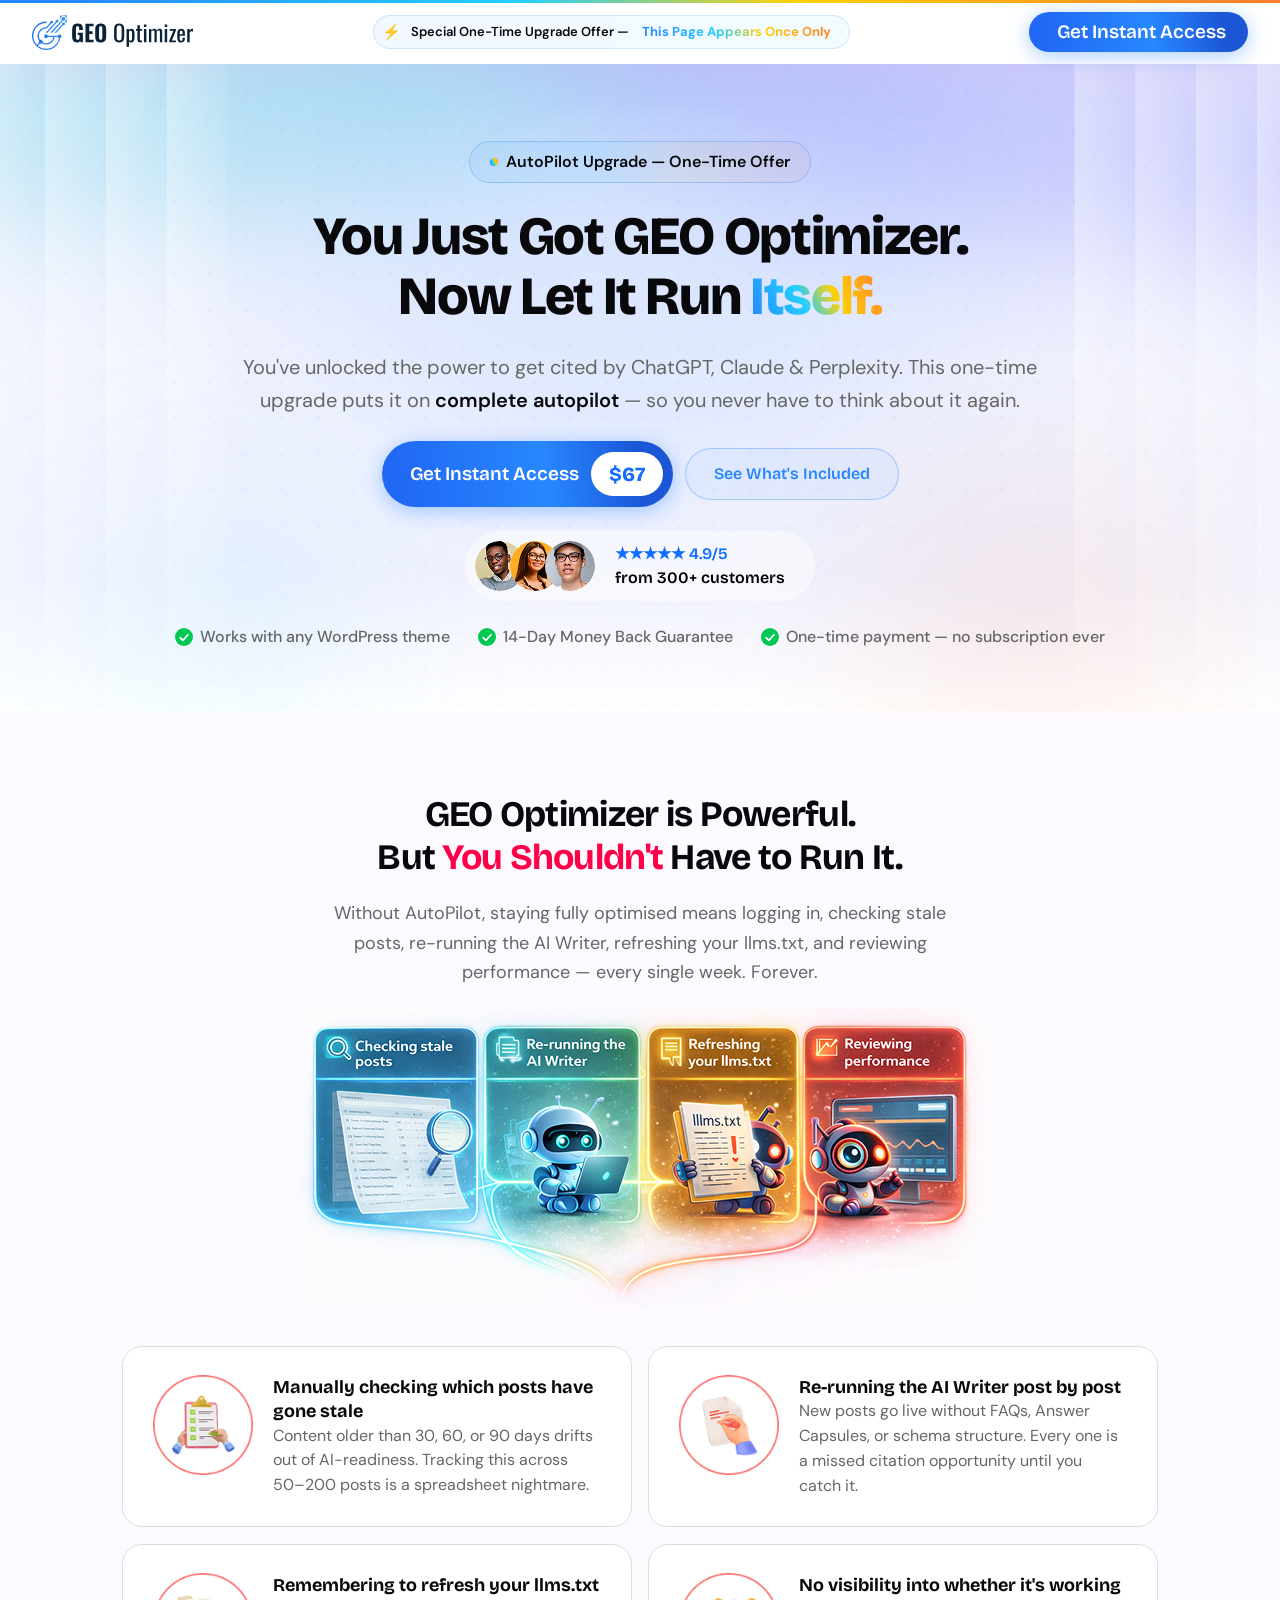
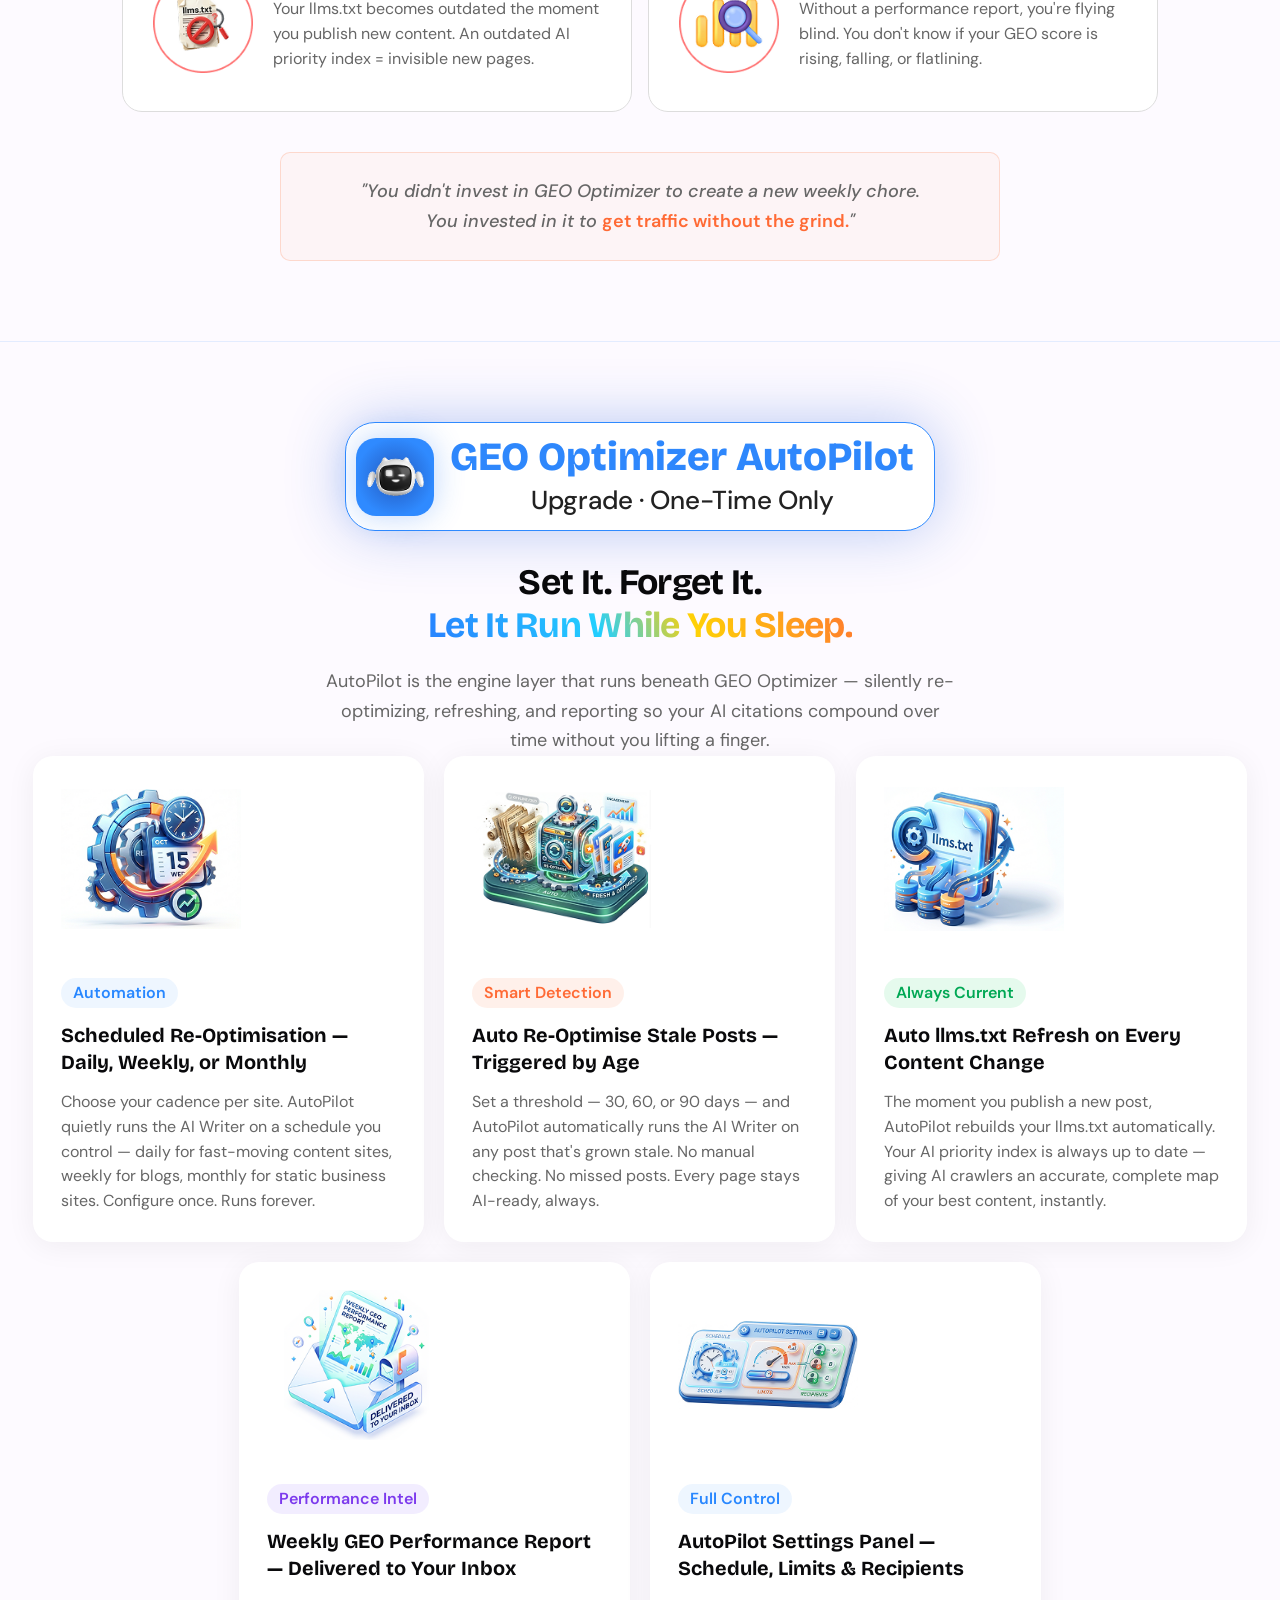
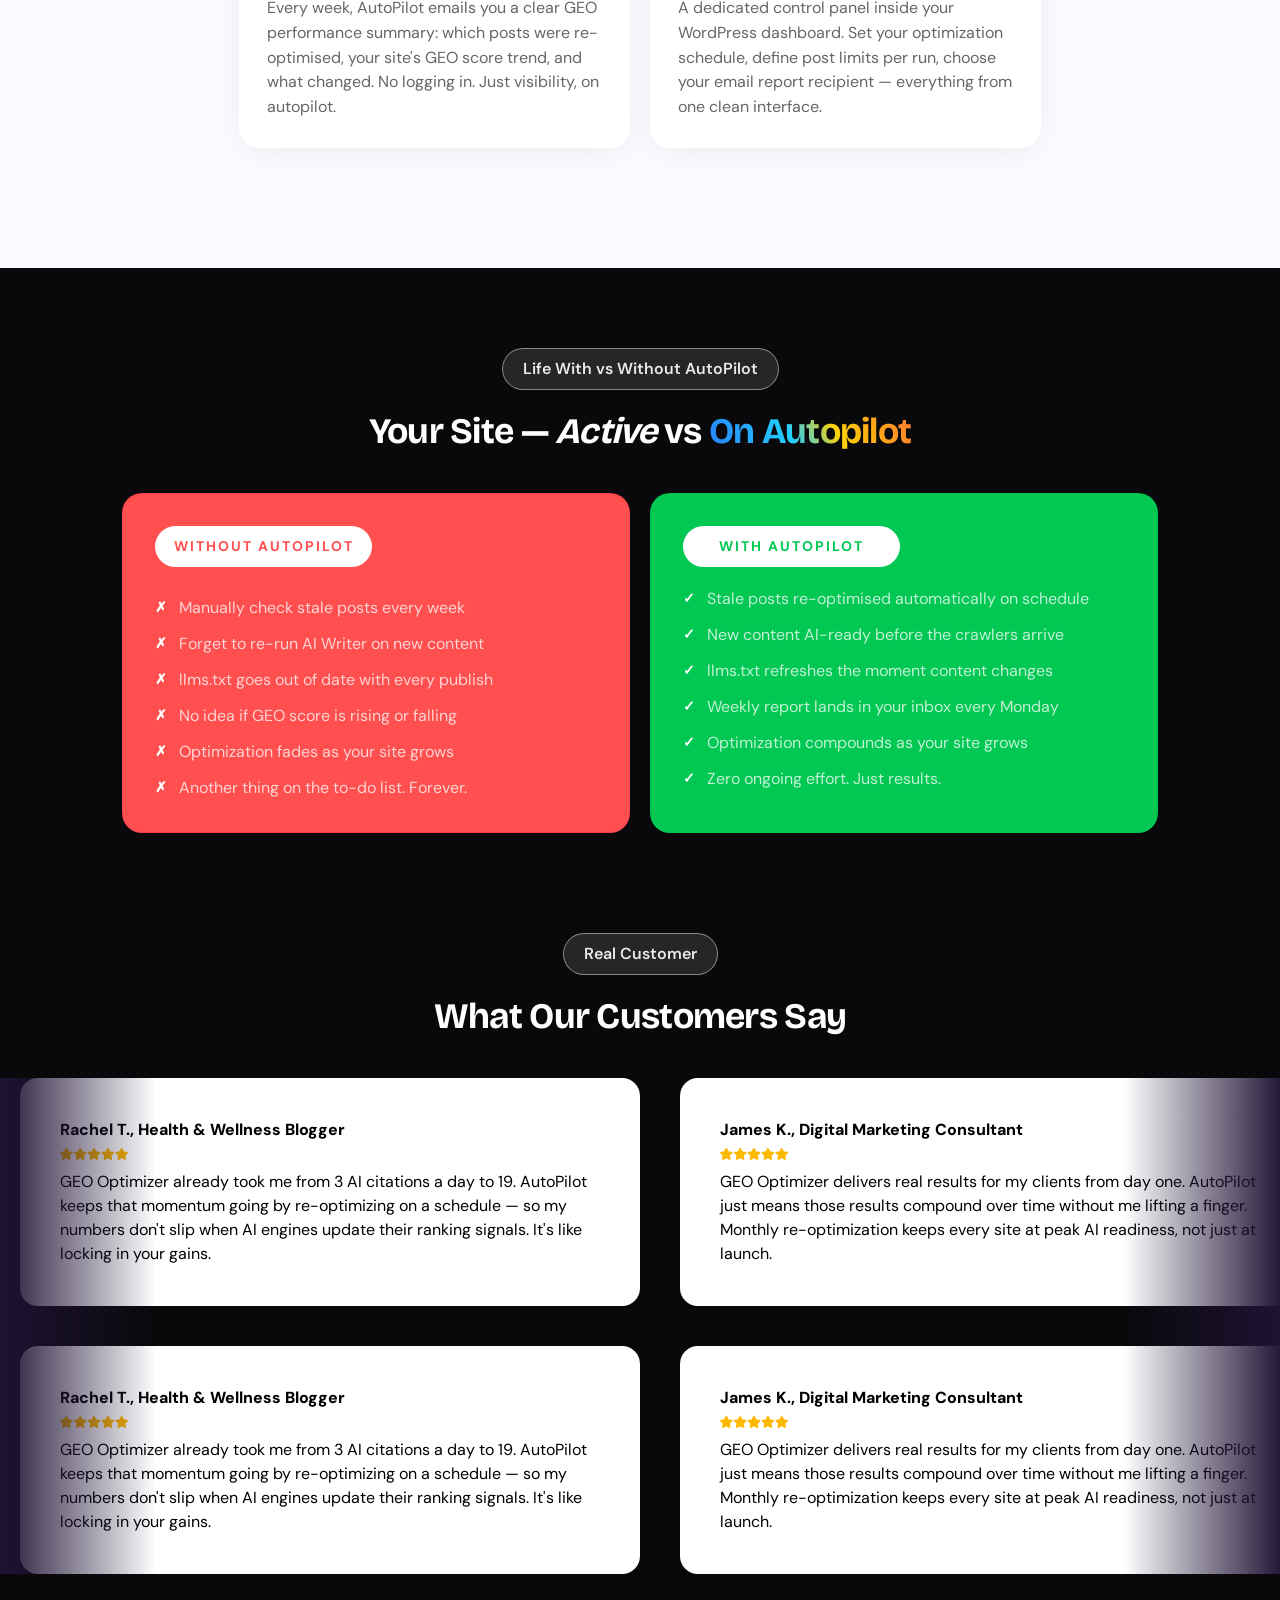
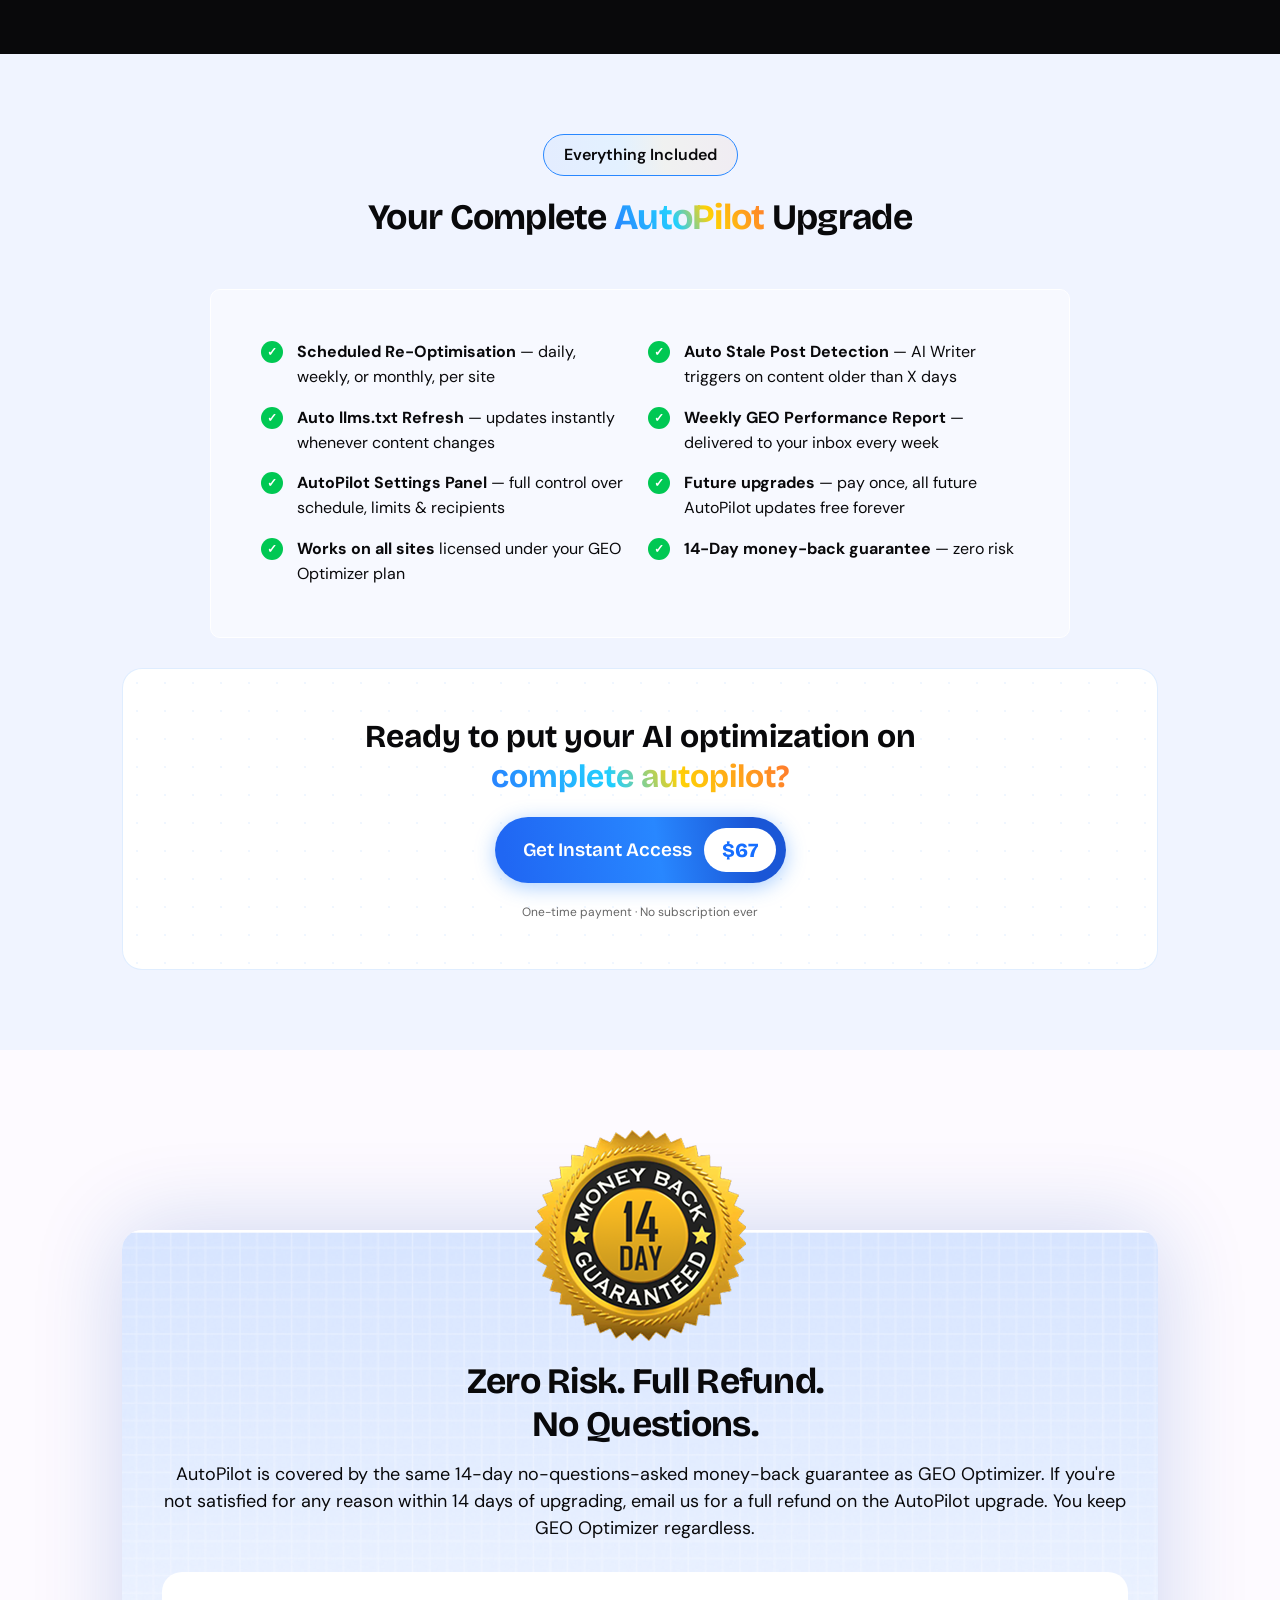
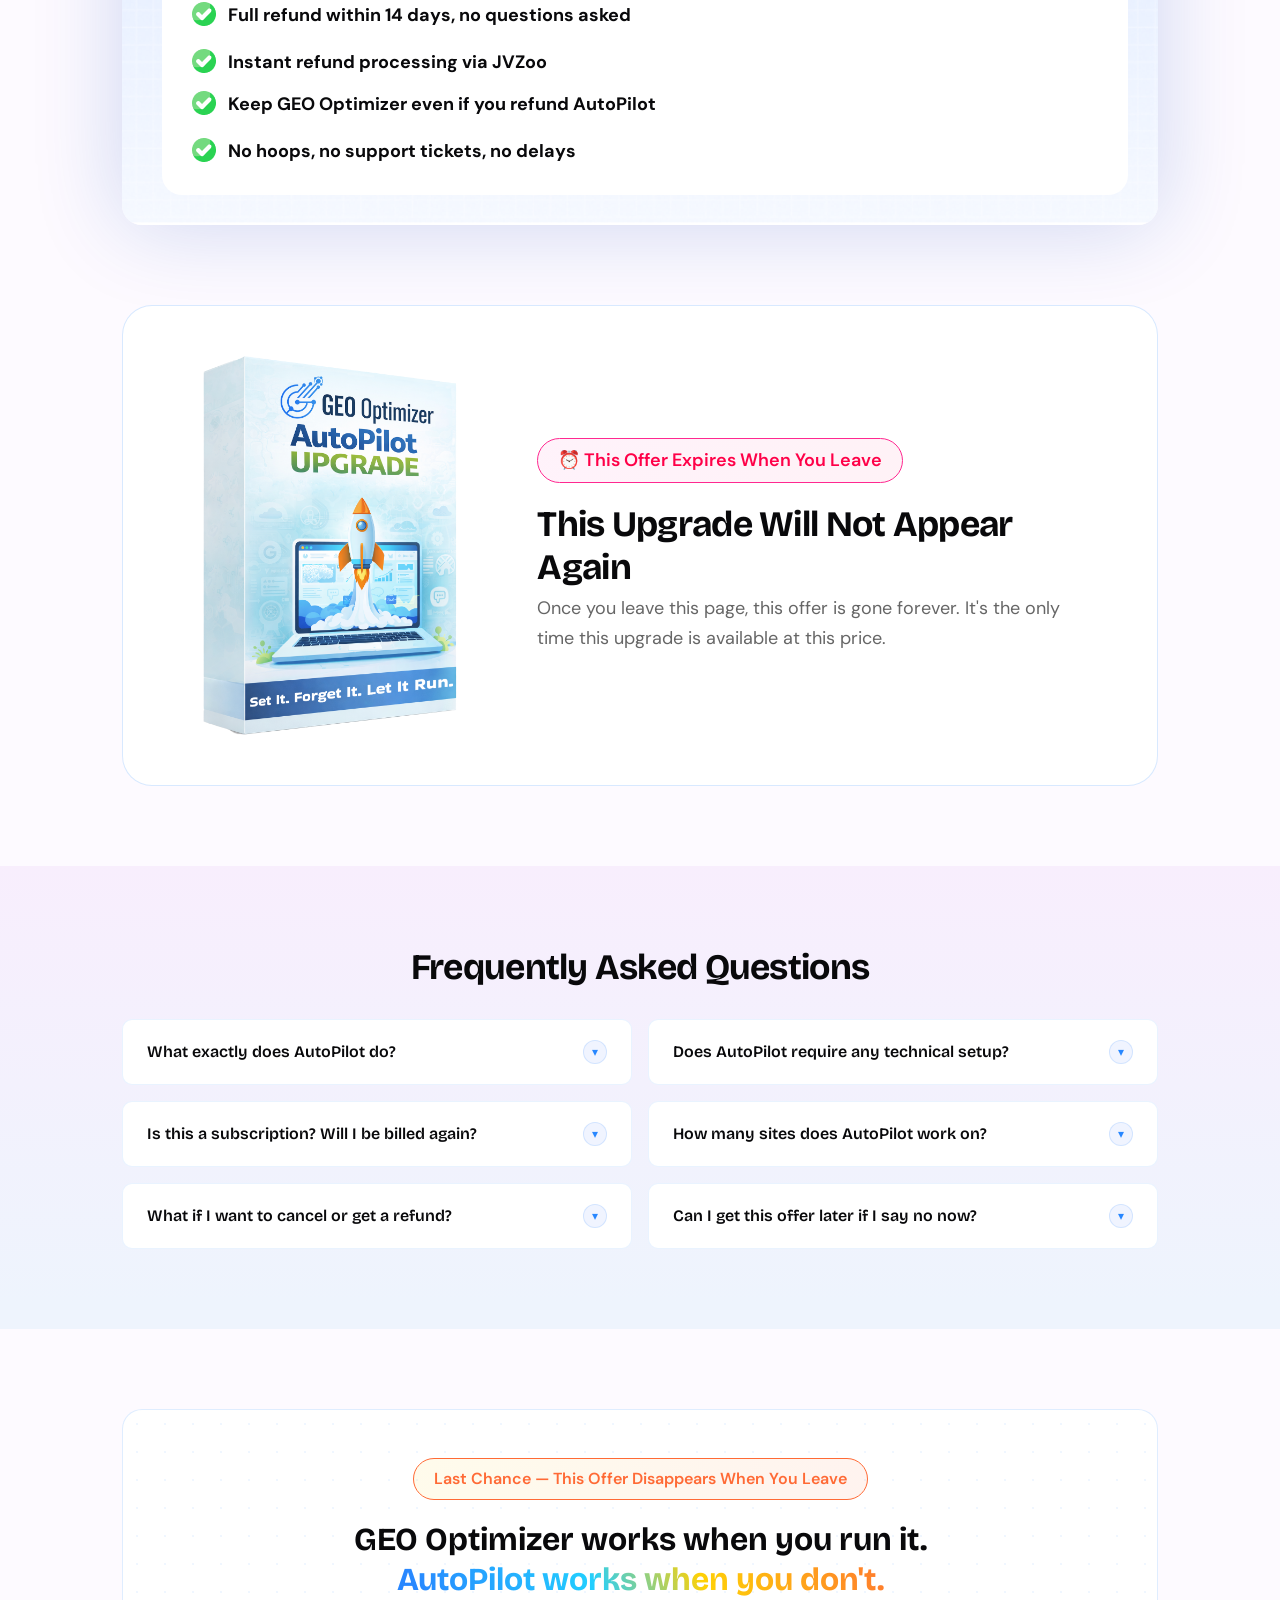
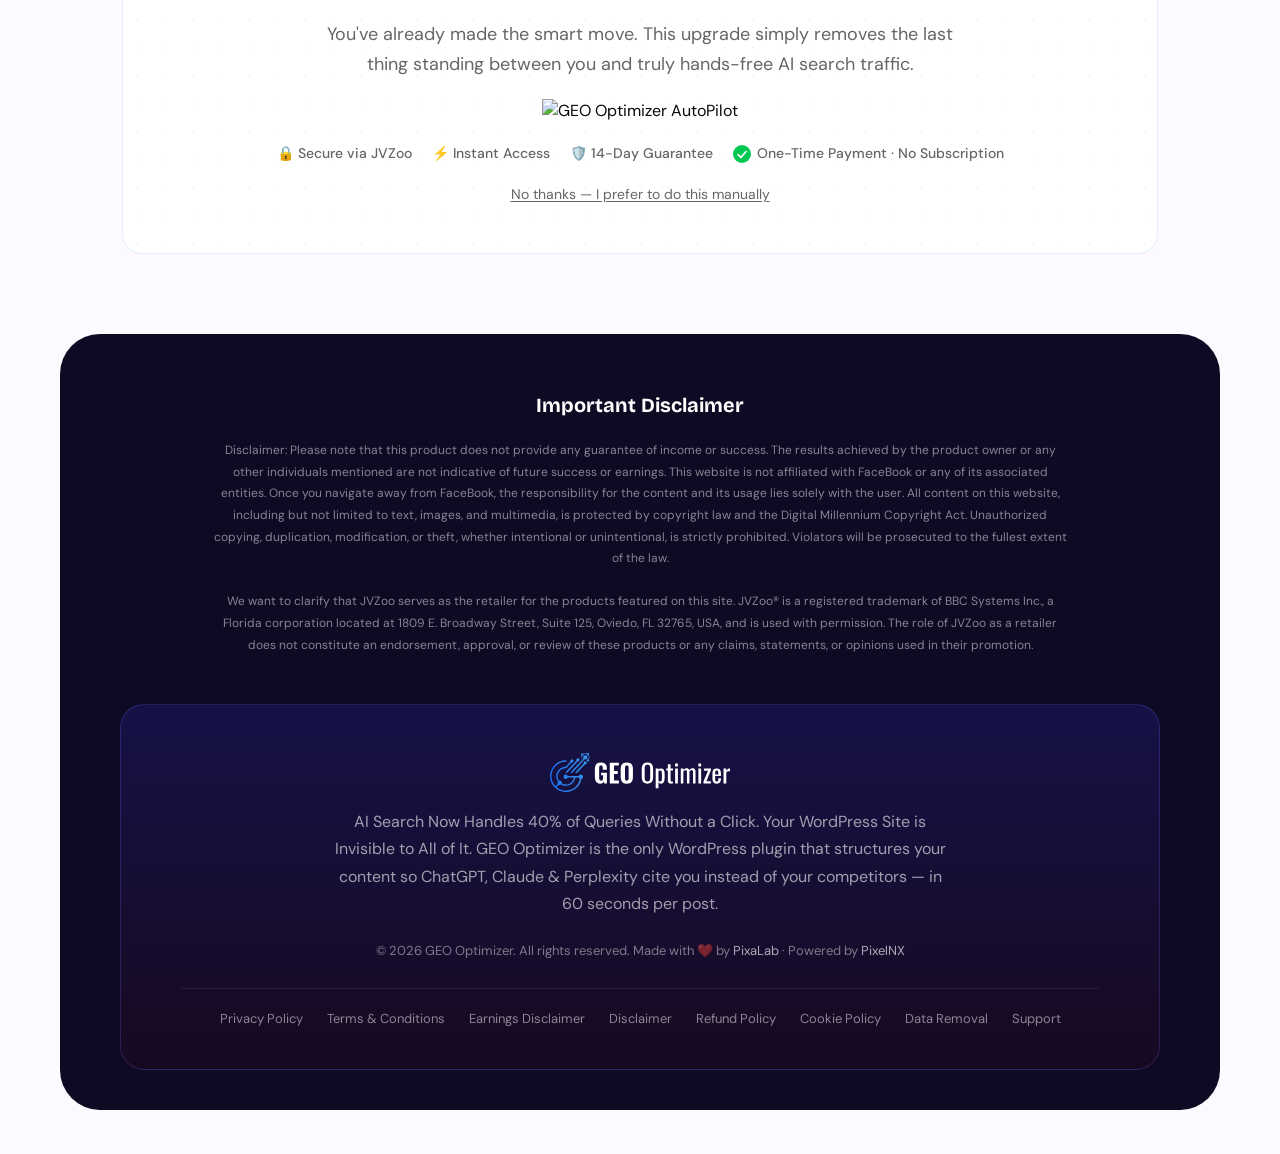
==== autopilot/index.html @ 8e010da6 "autopliolt" ====
<!DOCTYPE html>
<html lang="en">

<head>
  <meta charset="UTF-8">
  <meta name="viewport" content="width=device-width, initial-scale=1.0">
  <meta name="robots" content="noindex, nofollow">
  <link rel="icon" type="image/png" href="assets/images/favicon.png">
  <title>WAIT — Upgrade to GEO Optimizer AutoPilot | Hands-Free AI Optimization</title>

  <!-- Fonts: Bricolage Grotesque (headings) + DM Sans (body) -->
  <link rel="preconnect" href="https://fonts.googleapis.com">
  <link rel="preconnect" href="https://fonts.gstatic.com" crossorigin>
  <link
    href="https://fonts.googleapis.com/css2?family=Bricolage+Grotesque:opsz,wght@12..96,400;12..96,600;12..96,700;12..96,800&family=DM+Sans:ital,opsz,wght@0,9..40,300;0,9..40,400;0,9..40,500;0,9..40,600;1,9..40,400&display=swap"
    rel="stylesheet">

  <!-- Stylesheets — load order: reset → style → animation -->
  <link rel="stylesheet" href="assets/css/reset.css">
  <link rel="stylesheet" href="assets/css/style.css">
  <link rel="stylesheet" href="assets/css/animation.css">

  <!-- Google tag (gtag.js) -->
  <script async src="https://www.googletagmanager.com/gtag/js?id=G-1YNPJHHHLH"></script>
  <script>   window.dataLayer = window.dataLayer || []; function gtag() { dataLayer.push(arguments); } gtag('js', new Date()); gtag('config', 'G-1YNPJHHHLH'); </script>
  <!-- Facebook Pixel Code -->
    <script>
    !function(f,b,e,v,n,t,s){if(f.fbq)return;n=f.fbq=function(){n.callMethod?
    n.callMethod.apply(n,arguments):n.queue.push(arguments)};if(!f._fbq)f._fbq=n;
    n.push=n;n.loaded=!0;n.version='2.0';n.queue=[];t=b.createElement(e);t.async=!0;
    t.src=v;s=b.getElementsByTagName(e)[0];s.parentNode.insertBefore(t,s)}(window,
    document,'script','https://connect.facebook.net/en_US/fbevents.js');
    fbq('init', '212563324850714');
    fbq('track', 'PageView');
    </script>
    <noscript><img height="1" width="1" style="display:none"
    src="https://www.facebook.com/tr?id=212563324850714&ev=PageView&noscript=1"
    /></noscript>
    <!-- DO NOT MODIFY -->
    <!-- End Facebook Pixel Code -->

  <!-- OTO1-specific overrides -->
  <style>
    /* ── Header — OTO1 override ──────────────────────────────── */
    .site-header {
      border-bottom: none;
      background: rgba(255, 255, 255, 0.96);
    }

    /* Rainbow gradient accent line at the very top */
    .site-header::before {
      content: '';
      position: absolute;
      top: 0;
      left: 0;
      right: 0;
      height: 3px;
      background: var(--grad-rainbow);
      z-index: 1;
    }

    /* Announcement-style badge for the header tag */
    .site-header__tag {
      display: none;
      align-items: center;
      gap: 10px;
      background: linear-gradient(90deg, rgba(40, 135, 255, 0.06), rgba(34, 207, 255, 0.06));
      border: 1px solid rgba(40, 135, 255, 0.18);
      border-radius: 40px;
      padding: 6px 18px 6px 8px;
      font-size: 13px;
      font-weight: var(--fw-semibold);
      color: var(--color-text);
      flex: unset;
      white-space: nowrap;
    }

    @media (min-width: 768px) {
      .site-header__tag {
        display: inline-flex;
      }
    }

    .site-header__tag::before {
      content: '⚡';
      font-size: 15px;
      line-height: 1;
      flex-shrink: 0;
    }

    .site-header__tag strong {
      background: var(--grad-rainbow);
      -webkit-background-clip: text;
      background-clip: text;
      -webkit-text-fill-color: transparent;
      font-weight: var(--fw-bold);
    }

    /* Tighter hero top so content is closer to fold */
    .hero {
      padding-top: clamp(48px, 6vw, 80px);
    }
  </style>

  <!-- GSAP core + ScrollTrigger -->
  <script src="https://cdn.jsdelivr.net/npm/gsap@3/dist/gsap.min.js" defer></script>
  <script src="https://cdn.jsdelivr.net/npm/gsap@3/dist/ScrollTrigger.min.js" defer></script>

  <!-- Project scripts -->
  <script src="assets/js/utils.js" defer></script>
  <script src="assets/js/main.js" defer></script>
</head>

<body>

  <!-- ═══════════════════════════════════════════════════════
       HEADER
  ═══════════════════════════════════════════════════════ -->
  <header class="site-header" id="site-header">
    <div class="container site-header__inner">
      <a href="#hero" class="site-header__logo" aria-label="GEO Optimizer — back to top">
        <img src="assets/images/logo.svg" alt="GEO Optimizer" width="160" height="35" class="site-header__logo-img">
      </a>
      <p class="site-header__tag">
        Special One-Time Upgrade Offer —&nbsp;<strong>This Page Appears Once Only</strong>
      </p>
      <a href="https://www.jvzoo.com/b/115893/437969/1" class="btn-primary" rel="noopener noreferrer" aria-label="Add AutoPilot for just $67"
        style="height: 40px;translate: none; rotate: none; scale: none; box-shadow: rgba(40, 135, 255, 0.4) 0px 4px 20px 0px; transform: translate(0px, 0px);">
        <span class="btn-primary__label">Get Instant Access</span>
      </a>
    </div>
  </header>

  <main>

    <!-- ═══════════════════════════════════════════════════
         HERO
    ═══════════════════════════════════════════════════ -->
    <section class="hero" id="hero" aria-labelledby="hero-heading">
      <div class="hero__glow-1" aria-hidden="true"></div>
      <div class="hero__glow-2" aria-hidden="true"></div>
      <div class="hero__glow-3" aria-hidden="true"></div>
      <div class="container hero__inner">

        <!-- Badge -->
        <div class="hero__badge">
          <span class="hero__badge-dot" aria-hidden="true"></span>
          AutoPilot Upgrade — One-Time Offer
        </div>

        <!-- Heading -->
        <h1 class="hero__heading" id="hero-heading">
          You Just Got GEO Optimizer.<br>
          Now Let It Run <span class="gradient-text">Itself.</span>
        </h1>

        <!-- Sub -->
        <p class="hero__sub">
          You've unlocked the power to get cited by ChatGPT, Claude &amp; Perplexity.
          This one-time upgrade puts it on <strong>complete autopilot</strong> — so you
          never have to think about it again.
        </p>

        <!-- CTAs -->
        <div class="hero__ctas">
          <a href="#final-cta" class="btn-primary" rel="noopener noreferrer"
            aria-label="Yes, activate AutoPilot now for $67">
            <span class="btn-primary__label">Get Instant Access </span>
            <span class="btn-primary__price" aria-label="47 dollars">$67</span>
          </a>
          <a href="#includes" class="btn-outline">See What's Included</a>
        </div>

        <!-- Social proof -->
        <div class="ma_user_list hero__proof">
          <ul>
            <li><img src="assets/images/1.jpg" alt="image"></li>
            <li><img src="assets/images/2.jpg" alt="image"></li>
            <li><img src="assets/images/3.jpg" alt="image"></li>
            <li><span>★★★★★ 4.9/5</span><br> from 300+ customers</li>
          </ul>
        </div>

        <!-- Trust strip -->
        <div class="hero__trust" aria-label="Trust signals">
          <span class="hero__trust-item">
            <svg class="hero__trust-icon" viewBox="0 0 16 16" fill="none" aria-hidden="true">
              <circle cx="8" cy="8" r="8" fill="#00c853" />
              <path d="M4.5 8.5l2.5 2.5 4.5-5" stroke="#fff" stroke-width="1.5" stroke-linecap="round"
                stroke-linejoin="round" />
            </svg>
            Works with any WordPress theme
          </span>
          <span class="hero__trust-item">
            <svg class="hero__trust-icon" viewBox="0 0 16 16" fill="none" aria-hidden="true">
              <circle cx="8" cy="8" r="8" fill="#00c853" />
              <path d="M4.5 8.5l2.5 2.5 4.5-5" stroke="#fff" stroke-width="1.5" stroke-linecap="round"
                stroke-linejoin="round" />
            </svg>
            14-Day Money Back Guarantee
          </span>
          <span class="hero__trust-item">
            <svg class="hero__trust-icon" viewBox="0 0 16 16" fill="none" aria-hidden="true">
              <circle cx="8" cy="8" r="8" fill="#00c853" />
              <path d="M4.5 8.5l2.5 2.5 4.5-5" stroke="#fff" stroke-width="1.5" stroke-linecap="round"
                stroke-linejoin="round" />
            </svg>
            One-time payment — no subscription ever
          </span>
        </div>

        <!-- Skip -->
        <!--<a href="https://www.jvzoo.com/nothanks/437969" class="btn-skip" id="skip-btn"-->
        <!--  aria-label="No thanks, decline this offer">No thanks — I'll manage re-optimization manually</a>-->

      </div>
    </section>

    <!-- ═══════════════════════════════════════════════════
         BRIDGE / TRANSITION
    ═══════════════════════════════════════════════════ -->
    <section class="bridge section" id="bridge" aria-label="Congratulations message" style="
    display: none;
">
      <div class="container">
        <div class="bridge__box">
          <div class="bridge__emoji-wrap" aria-hidden="true">🎉</div>
          <div class="bridge__content">
            <h2 class="bridge__heading">
              Congratulations — GEO Optimizer is on its way to your inbox right now.
            </h2>
            <p class="bridge__body">
              Your site is about to become AI-readable. You're ahead of 99% of WordPress
              owners who still have no idea this problem exists.<br><br>
              But here's the truth: <strong>GEO optimization isn't a one-time fix.</strong>
              AI crawlers re-index continuously. Your content ages. New posts go live
              without AI-ready structure. Without ongoing re-optimization, your citation
              advantage quietly erodes — week by week, post by post.
            </p>
          </div>
        </div>
      </div>
    </section>

    <!-- ═══════════════════════════════════════════════════
         PROBLEM — Manual Re-Optimization
    ═══════════════════════════════════════════════════ -->
    <section class="section" id="problem" aria-labelledby="problem-heading">
      <div class="container">

        <div class="section-header">
          <!--<span class="section-badge section-badge--red">The Problem With Manual</span>-->
          <h2 class="section-title" id="problem-heading">
            GEO Optimizer is Powerful.<br>
            But <span class="gradient-text--red">You Shouldn't</span> Have to Run It.
          </h2>
          <p class="section-subtext">
            Without AutoPilot, staying fully optimised means logging in, checking stale posts,
            re-running the AI Writer, refreshing your llms.txt, and reviewing performance —
            every single week. Forever.
          </p>
        </div>
        
        <div class="problem_img_wr">
            <img src="assets/images/problem_img.png" alt="image">
        </div>

        <div class="problem-grid problem-grid-flex" id="problem-grid">

          <div class="problem-card">
            <img src="assets/images/manual1.png" class="problem-card__icon" alt="image">
            <div class="problem-card-title">
                <h3 class="problem-card__title">Manually checking which posts have gone stale</h3>
                <p class="problem-card__body">
                  Content older than 30, 60, or 90 days drifts out of AI-readiness.
                  Tracking this across 50–200 posts is a spreadsheet nightmare.
                </p>
            </div>
          </div>

          <div class="problem-card">
            <img src="assets/images/manual2.png" class="problem-card__icon" alt="image">
            <div class="problem-card-title">
                <h3 class="problem-card__title">Re-running the AI Writer post by post</h3>
                <p class="problem-card__body">
                  New posts go live without FAQs, Answer Capsules, or schema structure.
                  Every one is a missed citation opportunity until you catch it.
                </p>
            </div>
          </div>

          <div class="problem-card">
            <img src="assets/images/manual3.png" class="problem-card__icon" alt="image">
            <div class="problem-card-title">
                <h3 class="problem-card__title">Remembering to refresh your llms.txt</h3>
                <p class="problem-card__body">
                  Your llms.txt becomes outdated the moment you publish new content.
                  An outdated AI priority index = invisible new pages.
                </p>
            </div>
          </div>

          <div class="problem-card">
            <img src="assets/images/manual4.png" class="problem-card__icon" alt="image">
            <div class="problem-card-title">
                <h3 class="problem-card__title">No visibility into whether it's working</h3>
                <p class="problem-card__body">
                  Without a performance report, you're flying blind. You don't know if
                  your GEO score is rising, falling, or flatlining.
                </p>
            </div>
          </div>

        </div>

        <blockquote class="pain-pull">
          "You didn't invest in GEO Optimizer to create a new weekly chore.<br>
          You invested in it to <span>get traffic without the grind.</span>"
        </blockquote>

      </div>
    </section>

    <!-- ═══════════════════════════════════════════════════
         SOLUTION — AutoPilot Features
    ═══════════════════════════════════════════════════ -->
    <section class="section solution" id="solution" aria-labelledby="solution-heading">
      <div class="container">

        <div class="autopilot-product">
          <div class="autopilot-product__icon" aria-hidden="true">
              <img src="assets/images/robot_icon.png" alt="image">
          </div>
          <div>
            <p class="autopilot-product__name">GEO Optimizer AutoPilot</p>
            <p class="autopilot-product__subtitle">Upgrade · One-Time Only</p>
          </div>
        </div>

        <div class="section-header">
          <h2 class="section-title" id="solution-heading">
            Set It. Forget It.<br>
            <span class="gradient-text">Let It Run While You Sleep.</span>
          </h2>
          <p class="section-subtext">
            AutoPilot is the engine layer that runs beneath GEO Optimizer — silently
            re-optimizing, refreshing, and reporting so your AI citations compound
            over time without you lifting a finger.
          </p>
        </div>

        <div class="feature-grid" id="feature-grid">

          <div class="feature-card">
            <img src="assets/images/01.png" class="feature-card__emoji" alt="image">
            <span class="feature-card__badge">Automation</span>
            <h3 class="feature-card__title">Scheduled Re-Optimisation — Daily, Weekly, or Monthly</h3>
            <p class="feature-card__body">
              Choose your cadence per site. AutoPilot quietly runs the AI Writer on
              a schedule you control — daily for fast-moving content sites, weekly for
              blogs, monthly for static business sites. Configure once. Runs forever.
            </p>
          </div>

          <div class="feature-card">
            <img src="assets/images/02.png" class="feature-card__emoji" alt="image">
            <span class="feature-card__badge feature-card__badge--orange">Smart Detection</span>
            <h3 class="feature-card__title">Auto Re-Optimise Stale Posts — Triggered by Age</h3>
            <p class="feature-card__body">
              Set a threshold — 30, 60, or 90 days — and AutoPilot automatically
              runs the AI Writer on any post that's grown stale. No manual checking.
              No missed posts. Every page stays AI-ready, always.
            </p>
          </div>

          <div class="feature-card">
            <img src="assets/images/03.png" class="feature-card__emoji" alt="image">
            <span class="feature-card__badge feature-card__badge--green">Always Current</span>
            <h3 class="feature-card__title">Auto llms.txt Refresh on Every Content Change</h3>
            <p class="feature-card__body">
              The moment you publish a new post, AutoPilot rebuilds your llms.txt
              automatically. Your AI priority index is always up to date — giving AI
              crawlers an accurate, complete map of your best content, instantly.
            </p>
          </div>

          <div class="feature-card">
            <img src="assets/images/04.png" class="feature-card__emoji" alt="image">
            <span class="feature-card__badge feature-card__badge--purple">Performance Intel</span>
            <h3 class="feature-card__title">Weekly GEO Performance Report — Delivered to Your Inbox</h3>
            <p class="feature-card__body">
              Every week, AutoPilot emails you a clear GEO performance summary:
              which posts were re-optimised, your site's GEO score trend, and what
              changed. No logging in. Just visibility, on autopilot.
            </p>
          </div>

          <div class="feature-card">
            <img src="assets/images/05.png" class="feature-card__emoji" alt="image">
            <span class="feature-card__badge">Full Control</span>
            <h3 class="feature-card__title">AutoPilot Settings Panel — Schedule, Limits &amp; Recipients</h3>
            <p class="feature-card__body">
              A dedicated control panel inside your WordPress dashboard. Set your
              optimization schedule, define post limits per run, choose your email
              report recipient — everything from one clean interface.
            </p>
          </div>

        </div>

      </div>
    </section>

    <!-- ═══════════════════════════════════════════════════
         BEFORE / AFTER — dark section
    ═══════════════════════════════════════════════════ -->
    <section class="section section--dark" id="ba" aria-labelledby="ba-heading">
      <div class="container">

        <div class="section-header">
          <span class="section-badge section-badge--light">Life With vs Without AutoPilot</span>
          <h2 class="section-title section-title--light" id="ba-heading">
            Your Site — <em>Active</em> vs <span class="gradient-text">On Autopilot</span>
          </h2>
        </div>

        <div class="ba-grid">

          <div class="ba-card ba-card--before">
            <p class="ba-card__label">Without AutoPilot</p>
            <ul class="ba-list" aria-label="Without AutoPilot list">
              <li class="ba-list__item">
                <span class="ba-list__icon" aria-hidden="true">✗</span>
                Manually check stale posts every week
              </li>
              <li class="ba-list__item">
                <span class="ba-list__icon" aria-hidden="true">✗</span>
                Forget to re-run AI Writer on new content
              </li>
              <li class="ba-list__item">
                <span class="ba-list__icon" aria-hidden="true">✗</span>
                llms.txt goes out of date with every publish
              </li>
              <li class="ba-list__item">
                <span class="ba-list__icon" aria-hidden="true">✗</span>
                No idea if GEO score is rising or falling
              </li>
              <li class="ba-list__item">
                <span class="ba-list__icon" aria-hidden="true">✗</span>
                Optimization fades as your site grows
              </li>
              <li class="ba-list__item">
                <span class="ba-list__icon" aria-hidden="true">✗</span>
                Another thing on the to-do list. Forever.
              </li>
            </ul>
          </div>

          <div class="ba-card ba-card--after">
            <p class="ba-card__label">With AutoPilot</p>
            <ul class="ba-list" aria-label="With AutoPilot list">
              <li class="ba-list__item">
                <span class="ba-list__icon" aria-hidden="true">✓</span>
                Stale posts re-optimised automatically on schedule
              </li>
              <li class="ba-list__item">
                <span class="ba-list__icon" aria-hidden="true">✓</span>
                New content AI-ready before the crawlers arrive
              </li>
              <li class="ba-list__item">
                <span class="ba-list__icon" aria-hidden="true">✓</span>
                llms.txt refreshes the moment content changes
              </li>
              <li class="ba-list__item">
                <span class="ba-list__icon" aria-hidden="true">✓</span>
                Weekly report lands in your inbox every Monday
              </li>
              <li class="ba-list__item">
                <span class="ba-list__icon" aria-hidden="true">✓</span>
                Optimization compounds as your site grows
              </li>
              <li class="ba-list__item">
                <span class="ba-list__icon" aria-hidden="true">✓</span>
                Zero ongoing effort. Just results.
              </li>
            </ul>
          </div>

        </div>

      </div>
    </section>

    <!-- ═══════════════════════════════════════════════════
         SOCIAL PROOF — dark section
    ═══════════════════════════════════════════════════ -->
    <section class="section section--dark" id="proof" aria-labelledby="proof-heading">
      <div class="container-fluid">

        <div class="section-header">
          <span class="section-badge section-badge--light">Real Customer</span>
          <h2 class="section-title section-title--light" id="proof-heading">What Our Customers Say</h2>
        </div>

        <!--<div class="testimonial-card">-->
        <!--  <div class="testimonial-card__avatar" aria-hidden="true">D</div>-->
        <!--  <div>-->
        <!--    <p class="testimonial-card__stars" aria-label="5 out of 5 stars">★★★★★</p>-->
        <!--    <blockquote class="testimonial-card__quote">-->
        <!--      "I manage 8 client sites. The moment I saw AutoPilot I upgraded immediately.-->
        <!--      Scheduling stale-post re-optimization alone saves me 3–4 hours a week.-->
        <!--      The weekly email report is what my clients see — they think I'm running a-->
        <!--      full AI optimization service. I am. This plugin is doing it."-->
        <!--    </blockquote>-->
        <!--    <p class="testimonial-card__meta">-->
        <!--      <strong>Daniel R.</strong> — WordPress Consultant &amp; Agency Owner · Verified Buyer-->
        <!--    </p>-->
        <!--  </div>-->
        <!--</div>-->
        
        <div class="geo_tesmnl_slider_parent">
          <!-- Row 1 -->
          <div class="slider">
            <div class="slide-track left">
              <div class="card">
                <div class="el_testimonials_box">
                  <h4>Rachel T., Health & Wellness Blogger</h4>
                  <img src="assets/images/rating.png" alt="image">
                  <p>GEO Optimizer already took me from 3 AI citations a day to 19. AutoPilot keeps that momentum going by re-optimizing on a schedule — so my numbers don't slip when AI engines update their ranking signals. It's like locking in your gains.</p>
                </div>
              </div>
              <div class="card">
                <div class="el_testimonials_box">
                  <h4>James K., Digital Marketing Consultant</h4>
                  <img src="assets/images/rating.png" alt="image">
                  <p>GEO Optimizer delivers real results for my clients from day one. AutoPilot just means those results compound over time without me lifting a finger. Monthly re-optimization keeps every site at peak AI readiness, not just at launch.</p>
                </div>
              </div>
              <div class="card">
                <div class="el_testimonials_box">
                  <h4>Priya M., E-commerce Store Owner</h4>
                  <img src="assets/images/rating.png" alt="image">
                  <p>The base plugin optimized my product pages brilliantly. AutoPilot means I never have to think about re-doing it when AI engines evolve — it just runs on schedule and my citation rates stay strong month after month.</p>
                </div>
              </div>
              <div class="card">
                <div class="el_testimonials_box">
                  <h4>Tom H., Affiliate Marketer</h4>
                  <img src="assets/images/rating.png" alt="image">
                  <p>I saw huge results with GEO Optimizer across my 8 niche sites. AutoPilot is what keeps those results from decaying. AI search changes constantly — scheduled re-optimization means I'm always current, always competitive.</p>
                </div>
              </div>
              <div class="card">
                <div class="el_testimonials_box">
                  <h4>Linda C., Local Business Owner</h4>
                  <img src="assets/images/rating.png" alt="image">
                  <p>GEO Optimizer got me appearing in Perplexity and Google AI answers within two weeks. AutoPilot means I stay there. It re-runs the optimization automatically so I'm never falling behind while competitors catch up.</p>
                </div>
              </div>
              <div class="card">
                <div class="el_testimonials_box">
                  <h4>Daniel R., SEO Agency Owner</h4>
                  <img src="assets/images/rating.png" alt="image">
                  <p>My clients are already thrilled with what GEO Optimizer delivers. AutoPilot is the upsell that sells itself — I show them a scheduled optimization calendar and they see it as a managed service, not a one-off tool.</p>
                </div>
              </div>

              <!-- duplicate -->
              <div class="card">
                <div class="el_testimonials_box">
                  <h4>Rachel T., Health & Wellness Blogger</h4>
                  <img src="assets/images/rating.png" alt="image">
                  <p>GEO Optimizer already took me from 3 AI citations a day to 19. AutoPilot keeps that momentum going by re-optimizing on a schedule — so my numbers don't slip when AI engines update their ranking signals. It's like locking in your gains.</p>
                </div>
              </div>
              <div class="card">
                <div class="el_testimonials_box">
                  <h4>James K., Digital Marketing Consultant</h4>
                  <img src="assets/images/rating.png" alt="image">
                  <p>GEO Optimizer delivers real results for my clients from day one. AutoPilot just means those results compound over time without me lifting a finger. Monthly re-optimization keeps every site at peak AI readiness, not just at launch.</p>
                </div>
              </div>
              <div class="card">
                <div class="el_testimonials_box">
                  <h4>Priya M., E-commerce Store Owner</h4>
                  <img src="assets/images/rating.png" alt="image">
                  <p>The base plugin optimized my product pages brilliantly. AutoPilot means I never have to think about re-doing it when AI engines evolve — it just runs on schedule and my citation rates stay strong month after month.</p>
                </div>
              </div>
              <div class="card">
                <div class="el_testimonials_box">
                  <h4>Tom H., Affiliate Marketer</h4>
                  <img src="assets/images/rating.png" alt="image">
                  <p>I saw huge results with GEO Optimizer across my 8 niche sites. AutoPilot is what keeps those results from decaying. AI search changes constantly — scheduled re-optimization means I'm always current, always competitive.</p>
                </div>
              </div>
              <div class="card">
                <div class="el_testimonials_box">
                  <h4>Linda C., Local Business Owner</h4>
                  <img src="assets/images/rating.png" alt="image">
                  <p>GEO Optimizer got me appearing in Perplexity and Google AI answers within two weeks. AutoPilot means I stay there. It re-runs the optimization automatically so I'm never falling behind while competitors catch up.</p>
                </div>
              </div>
              <div class="card">
                <div class="el_testimonials_box">
                  <h4>Daniel R., SEO Agency Owner</h4>
                  <img src="assets/images/rating.png" alt="image">
                  <p>My clients are already thrilled with what GEO Optimizer delivers. AutoPilot is the upsell that sells itself — I show them a scheduled optimization calendar and they see it as a managed service, not a one-off tool.</p>
                </div>
              </div>

            </div>
          </div>
          <!-- Row 2 -->
          <div class="slider">
            <div class="slide-track right">

              <div class="card">
                <div class="el_testimonials_box">
                  <h4>Rachel T., Health & Wellness Blogger</h4>
                  <img src="assets/images/rating.png" alt="image">
                  <p>GEO Optimizer already took me from 3 AI citations a day to 19. AutoPilot keeps that momentum going by re-optimizing on a schedule — so my numbers don't slip when AI engines update their ranking signals. It's like locking in your gains.</p>
                </div>
              </div>
              <div class="card">
                <div class="el_testimonials_box">
                  <h4>James K., Digital Marketing Consultant</h4>
                  <img src="assets/images/rating.png" alt="image">
                  <p>GEO Optimizer delivers real results for my clients from day one. AutoPilot just means those results compound over time without me lifting a finger. Monthly re-optimization keeps every site at peak AI readiness, not just at launch.</p>
                </div>
              </div>
              <div class="card">
                <div class="el_testimonials_box">
                  <h4>Priya M., E-commerce Store Owner</h4>
                  <img src="assets/images/rating.png" alt="image">
                  <p>The base plugin optimized my product pages brilliantly. AutoPilot means I never have to think about re-doing it when AI engines evolve — it just runs on schedule and my citation rates stay strong month after month.</p>
                </div>
              </div>
              <div class="card">
                <div class="el_testimonials_box">
                  <h4>Tom H., Affiliate Marketer</h4>
                  <img src="assets/images/rating.png" alt="image">
                  <p>I saw huge results with GEO Optimizer across my 8 niche sites. AutoPilot is what keeps those results from decaying. AI search changes constantly — scheduled re-optimization means I'm always current, always competitive.</p>
                </div>
              </div>
              <div class="card">
                <div class="el_testimonials_box">
                  <h4>Linda C., Local Business Owner</h4>
                  <img src="assets/images/rating.png" alt="image">
                  <p>GEO Optimizer got me appearing in Perplexity and Google AI answers within two weeks. AutoPilot means I stay there. It re-runs the optimization automatically so I'm never falling behind while competitors catch up.</p>
                </div>
              </div>
              <div class="card">
                <div class="el_testimonials_box">
                  <h4>Daniel R., SEO Agency Owner</h4>
                  <img src="assets/images/rating.png" alt="image">
                  <p>My clients are already thrilled with what GEO Optimizer delivers. AutoPilot is the upsell that sells itself — I show them a scheduled optimization calendar and they see it as a managed service, not a one-off tool.</p>
                </div>
              </div>

              <!-- duplicate -->
              <div class="card">
                <div class="el_testimonials_box">
                  <h4>Rachel T., Health & Wellness Blogger</h4>
                  <img src="assets/images/rating.png" alt="image">
                  <p>GEO Optimizer already took me from 3 AI citations a day to 19. AutoPilot keeps that momentum going by re-optimizing on a schedule — so my numbers don't slip when AI engines update their ranking signals. It's like locking in your gains.</p>
                </div>
              </div>
              <div class="card">
                <div class="el_testimonials_box">
                  <h4>James K., Digital Marketing Consultant</h4>
                  <img src="assets/images/rating.png" alt="image">
                  <p>GEO Optimizer delivers real results for my clients from day one. AutoPilot just means those results compound over time without me lifting a finger. Monthly re-optimization keeps every site at peak AI readiness, not just at launch.</p>
                </div>
              </div>
              <div class="card">
                <div class="el_testimonials_box">
                  <h4>Priya M., E-commerce Store Owner</h4>
                  <img src="assets/images/rating.png" alt="image">
                  <p>The base plugin optimized my product pages brilliantly. AutoPilot means I never have to think about re-doing it when AI engines evolve — it just runs on schedule and my citation rates stay strong month after month.</p>
                </div>
              </div>
              <div class="card">
                <div class="el_testimonials_box">
                  <h4>Tom H., Affiliate Marketer</h4>
                  <img src="assets/images/rating.png" alt="image">
                  <p>I saw huge results with GEO Optimizer across my 8 niche sites. AutoPilot is what keeps those results from decaying. AI search changes constantly — scheduled re-optimization means I'm always current, always competitive.</p>
                </div>
              </div>
              <div class="card">
                <div class="el_testimonials_box">
                  <h4>Linda C., Local Business Owner</h4>
                  <img src="assets/images/rating.png" alt="image">
                  <p>GEO Optimizer got me appearing in Perplexity and Google AI answers within two weeks. AutoPilot means I stay there. It re-runs the optimization automatically so I'm never falling behind while competitors catch up.</p>
                </div>
              </div>
              <div class="card">
                <div class="el_testimonials_box">
                  <h4>Daniel R., SEO Agency Owner</h4>
                  <img src="assets/images/rating.png" alt="image">
                  <p>My clients are already thrilled with what GEO Optimizer delivers. AutoPilot is the upsell that sells itself — I show them a scheduled optimization calendar and they see it as a managed service, not a one-off tool.</p>
                </div>
              </div>

            </div>
          </div>
        </div>

      </div>
    </section>

    <!-- ═══════════════════════════════════════════════════
         WHAT YOU GET — lavender + CTA box
    ═══════════════════════════════════════════════════ -->
    <section class="section section--lavender" id="includes" aria-labelledby="includes-heading">
      <div class="container">

        <div class="section-header">
          <span class="section-badge">Everything Included</span>
          <h2 class="section-title" id="includes-heading">
            Your Complete <span class="gradient-text">AutoPilot</span> Upgrade
          </h2>
        </div>

        <ul class="checklist" id="checklist" aria-label="AutoPilot upgrade inclusions">
          <li class="checklist__item">
            <span class="checklist__icon" aria-hidden="true">✓</span>
            <p><strong>Scheduled Re-Optimisation</strong> — daily, weekly, or monthly, per site</p>
          </li>
          <li class="checklist__item">
            <span class="checklist__icon" aria-hidden="true">✓</span>
            <p><strong>Auto Stale Post Detection</strong> — AI Writer triggers on content older than X days</p>
          </li>
          <li class="checklist__item">
            <span class="checklist__icon" aria-hidden="true">✓</span>
            <p><strong>Auto llms.txt Refresh</strong> — updates instantly whenever content changes</p>
          </li>
          <li class="checklist__item">
            <span class="checklist__icon" aria-hidden="true">✓</span>
            <p><strong>Weekly GEO Performance Report</strong> — delivered to your inbox every week</p>
          </li>
          <li class="checklist__item">
            <span class="checklist__icon" aria-hidden="true">✓</span>
            <p><strong>AutoPilot Settings Panel</strong> — full control over schedule, limits &amp; recipients</p>
          </li>
          <li class="checklist__item">
            <span class="checklist__icon" aria-hidden="true">✓</span>
            <p><strong>Future upgrades</strong> — pay once, all future AutoPilot updates free forever</p>
          </li>
          <li class="checklist__item">
            <span class="checklist__icon" aria-hidden="true">✓</span>
            <p><strong>Works on all sites</strong> licensed under your GEO Optimizer plan</p>
          </li>
          <li class="checklist__item">
            <span class="checklist__icon" aria-hidden="true">✓</span>
            <p><strong>14-Day money-back guarantee</strong> — zero risk</p>
          </li>
        </ul>

        <div class="cta-box" id="cta-box-includes">
          <p class="cta-box__heading">
            Ready to put your AI optimization on<br>
            <span class="gradient-text">complete autopilot?</span>
          </p>
          <a href="#final-cta" class="btn-primary" rel="noopener noreferrer"
            aria-label="Activate AutoPilot now for $67">
            <span class="btn-primary__label">Get Instant Access </span>
            <span class="btn-primary__price" aria-label="47 dollars">$67</span>
          </a>
          <div class="cta-box__skip">
            <p class="cta-box__note">One-time payment · No subscription ever</p>
          </div>
        </div>

      </div>
    </section>

    <!-- ═══════════════════════════════════════════════════
         GUARANTEE
    ═══════════════════════════════════════════════════ -->
    <section class="section" id="guarantee" aria-labelledby="guarantee-heading">
      <div class="container">

        <!-- <div class="guarantee-box">
          <div class="guarantee-box__badge" aria-label="14-day money back guarantee">
            <img src="assets/images/guarantee-img.png" alt="image">
          </div>
          <h2 class="section-title" id="guarantee-heading">
            Zero Risk. Full Refund. No Questions.
          </h2>
          <p class="guarantee-box__body">
            AutoPilot is covered by the same 14-day no-questions-asked money-back
            guarantee as GEO Optimizer. If you're not satisfied for any reason within
            14 days of upgrading, email us for a full refund on the AutoPilot upgrade.
            You keep GEO Optimizer regardless.
          </p>
          <div class="guarantee-items">
            <div class="guarantee-item">
              <span class="guarantee-item__icon" aria-hidden="true">✓</span>
              <p>Full refund within 14 days, no questions asked</p>
            </div>
            <div class="guarantee-item">
              <span class="guarantee-item__icon" aria-hidden="true">✓</span>
              <p>Keep GEO Optimizer even if you refund AutoPilot</p>
            </div>
            <div class="guarantee-item">
              <span class="guarantee-item__icon" aria-hidden="true">✓</span>
              <p>Instant refund processing via JVZoo</p>
            </div>
            <div class="guarantee-item">
              <span class="guarantee-item__icon" aria-hidden="true">✓</span>
              <p>No hoops, no support tickets, no delays</p>
            </div>
          </div>
        </div> -->
        <div class="geo_guarntee_box text-center">
          <img src="assets/images/guarantee-img.png" alt="Image">
          <h2 class="section-title" id="guarantee-heading">
            Zero Risk. Full Refund.<br> No Questions.
          </h2>
          <p>AutoPilot is covered by the same 14-day no-questions-asked money-back guarantee as GEO Optimizer. If you're
            not satisfied for any reason within 14 days of upgrading, email us for a full refund on the AutoPilot
            upgrade. You keep GEO Optimizer regardless.</p>
          <div class="geo_guarntee_bulelts d-flex justify-content-between">
            <ul>
              <li>
                <img src="assets/images/check.png" alt="icon">
                <p>Full refund within 14 days, no questions asked</p>
              </li>
              <li>
                <img src="assets/images/check.png" alt="icon">
                <p>Instant refund processing via JVZoo</p>
              </li>
            </ul>
            <ul>
              <li>
                <img src="assets/images/check.png" alt="icon">
                <p>Keep GEO Optimizer even if you refund AutoPilot</p>
              </li>
              <li>
                <img src="assets/images/check.png" alt="icon">
                <p>No hoops, no support tickets, no delays</p>
              </li>
            </ul>
          </div>
        </div>
      </div>
    </section>

    <!-- ═══════════════════════════════════════════════════
         COUNTDOWN + CTA — lavender
    ═══════════════════════════════════════════════════ -->
    <section class="section section--lavender" id="countdown-section" aria-label="Limited time offer">
      <div class="container container--center">

        
        <div class="section-header geo_product_wrapper">
          <div class="geo_product_box">
            <img src="assets/images/product_box.png" alt="Product">
          </div>
          <div class="geo_product_content">
            <span class="section-badge section-badge--red">⏰ This Offer Expires When You Leave</span>
            <h2 class="section-title">This Upgrade Will Not Appear Again</h2>
            <p class="section-subtext">Once you leave this page, this offer is gone forever. It's the only time this upgrade is available at this price.</p>
          </div>
        </div>

        <!--<div class="countdown" id="countdown" aria-label="Countdown timer" role="timer">-->
        <!--  <div class="countdown__block">-->
        <!--    <div class="countdown__digit timer_hours">00</div>-->
        <!--    <span class="countdown__label">Hours</span>-->
        <!--  </div>-->
        <!--  <span class="countdown__sep" aria-hidden="true">:</span>-->
        <!--  <div class="countdown__block">-->
        <!--    <div class="countdown__digit timer_minutes">15</div>-->
        <!--    <span class="countdown__label">Mins</span>-->
        <!--  </div>-->
        <!--  <span class="countdown__sep" aria-hidden="true">:</span>-->
        <!--  <div class="countdown__block">-->
        <!--    <div class="countdown__digit timer_seconds">00</div>-->
        <!--    <span class="countdown__label">Secs</span>-->
        <!--  </div>-->
        <!--</div>-->

        <!--<p class="urgency-note countdown-section__note">⚠ One-time offer only — expires when you leave this page</p>-->

      </div>
    </section>

    <!-- ═══════════════════════════════════════════════════
         FAQ — lavender
    ═══════════════════════════════════════════════════ -->
    <section class="section section--lavender" id="faq" aria-labelledby="faq-heading">
      <div class="container">

        <div class="section-header">
          <h2 class="section-title" id="faq-heading">Frequently Asked Questions</h2>
        </div>

        <div class="faq-grid" id="faq-grid">

          <div class="faq-item" id="faq-1">
            <button class="faq-item__toggle" aria-expanded="false" aria-controls="faq-1-answer">
              <span class="faq-item__question">What exactly does AutoPilot do?</span>
              <span class="faq-item__chevron" aria-hidden="true">▾</span>
            </button>
            <div class="faq-item__answer" id="faq-1-answer" role="region">
              <p class="faq-item__answer-inner">
                AutoPilot is a background automation layer for GEO Optimizer. It runs
                the AI Writer on a schedule you choose, detects stale posts and refreshes
                them, rebuilds your llms.txt whenever you publish new content, and sends
                you a weekly performance report. Everything happens automatically.
              </p>
            </div>
          </div>

          <div class="faq-item" id="faq-2">
            <button class="faq-item__toggle" aria-expanded="false" aria-controls="faq-2-answer">
              <span class="faq-item__question">Does AutoPilot require any technical setup?</span>
              <span class="faq-item__chevron" aria-hidden="true">▾</span>
            </button>
            <div class="faq-item__answer" id="faq-2-answer" role="region">
              <p class="faq-item__answer-inner">
                No. AutoPilot adds a settings panel to your WordPress dashboard. You set
                your schedule, define your preferences, and it runs. There's no server
                configuration, no cron job setup, and no developer needed.
              </p>
            </div>
          </div>

          <div class="faq-item" id="faq-3">
            <button class="faq-item__toggle" aria-expanded="false" aria-controls="faq-3-answer">
              <span class="faq-item__question">Is this a subscription? Will I be billed again?</span>
              <span class="faq-item__chevron" aria-hidden="true">▾</span>
            </button>
            <div class="faq-item__answer" id="faq-3-answer" role="region">
              <p class="faq-item__answer-inner">
                No. AutoPilot is a one-time payment of $67. There is no subscription, no
                monthly fee, and no renewal. You pay once and have access to
                AutoPilot and all future AutoPilot updates, forever.
              </p>
            </div>
          </div>

          <div class="faq-item" id="faq-4">
            <button class="faq-item__toggle" aria-expanded="false" aria-controls="faq-4-answer">
              <span class="faq-item__question">How many sites does AutoPilot work on?</span>
              <span class="faq-item__chevron" aria-hidden="true">▾</span>
            </button>
            <div class="faq-item__answer" id="faq-4-answer" role="region">
              <p class="faq-item__answer-inner">
                AutoPilot works on all sites covered by your GEO Optimizer license. If
                your GEO Optimizer plan covers 3 sites, AutoPilot runs on all 3. If you're
                on an unlimited license, AutoPilot runs on unlimited sites.
              </p>
            </div>
          </div>

          <div class="faq-item" id="faq-5">
            <button class="faq-item__toggle" aria-expanded="false" aria-controls="faq-5-answer">
              <span class="faq-item__question">What if I want to cancel or get a refund?</span>
              <span class="faq-item__chevron" aria-hidden="true">▾</span>
            </button>
            <div class="faq-item__answer" id="faq-5-answer" role="region">
              <p class="faq-item__answer-inner">
                AutoPilot is covered by a 14-day no-questions-asked money-back guarantee.
                If you're not completely satisfied within 14 days of purchase, email us
                for a full refund. You keep GEO Optimizer regardless.
              </p>
            </div>
          </div>

          <div class="faq-item" id="faq-6">
            <button class="faq-item__toggle" aria-expanded="false" aria-controls="faq-6-answer">
              <span class="faq-item__question">Can I get this offer later if I say no now?</span>
              <span class="faq-item__chevron" aria-hidden="true">▾</span>
            </button>
            <div class="faq-item__answer" id="faq-6-answer" role="region">
              <p class="faq-item__answer-inner">
                No. This is a one-time offer exclusively available to new GEO Optimizer
                customers. If you leave this page without upgrading, the $67 price is gone.
                AutoPilot may be available later at a higher price or as a subscription.
              </p>
            </div>
          </div>

        </div>

      </div>
    </section>

    <!-- ═══════════════════════════════════════════════════
         FINAL CTA
    ═══════════════════════════════════════════════════ -->
    <section class="section final-cta" id="final-cta" aria-labelledby="final-cta-heading">
      <div class="container">

        <div class="cta-box">
          <span class="section-badge section-badge--orange">Last Chance — This Offer Disappears When You Leave</span>
          <h2 class="cta-box__heading" id="final-cta-heading">
            GEO Optimizer works when you run it.<br>
            <span class="gradient-text">AutoPilot works when you don't.</span>
          </h2>
          <p class="section-subtext">
            You've already made the smart move. This upgrade simply removes the last thing
            standing between you and truly hands-free AI search traffic.
          </p>
          <a href="https://www.jvzoo.com/b/115893/437969/1"><img src="https://i.jvzoo.com/115893/437969/1"
              alt="GEO Optimizer AutoPilot" border="0" /></a>
          <div class="trust-row" aria-label="Trust signals">
            <span class="trust-row__item">🔒 Secure via JVZoo</span>
            <span class="trust-row__item">⚡ Instant Access</span>
            <span class="trust-row__item">🛡️ 14-Day Guarantee</span>
            <span class="trust-row__item">
              <svg class="hero__trust-icon" viewBox="0 0 16 16" fill="none" aria-hidden="true">
                <circle cx="8" cy="8" r="8" fill="#00c853"></circle>
                <path d="M4.5 8.5l2.5 2.5 4.5-5" stroke="#fff" stroke-width="1.5" stroke-linecap="round"
                  stroke-linejoin="round"></path>
              </svg> One-Time Payment · No Subscription</span>
          </div>
          <div class="cta-box__skip">
            <a href="https://www.jvzoo.com/nothanks/437969" class="btn-skip" id="skip-btn"
              aria-label="No thanks, decline this offer">No thanks — I prefer to do this manually</a>
          </div>
        </div>

      </div>
    </section>

  </main>

  <!-- ═══════════════════════════════════════════════════
       FOOTER — dark
  ═══════════════════════════════════════════════════ -->
  <footer class="site-footer section--dark" id="footer">
    <div class="container">

      <h2 class="site-footer__disclaimer-title">Important Disclaimer</h2>

      <p class="site-footer__disclaimer">
        Disclaimer: Please note that this product does not provide any guarantee of income or success. The results achieved by the product owner or any other individuals mentioned are not indicative of future success or earnings. This website is not affiliated with FaceBook or any of its associated entities. Once you navigate away from FaceBook, the responsibility for the content and its usage lies solely with the user. All content on this website, including but not limited to text, images, and multimedia, is protected by copyright law and the Digital Millennium Copyright Act. Unauthorized copying, duplication, modification, or theft, whether intentional or unintentional, is strictly prohibited. Violators will be prosecuted to the fullest extent of the law.
        <br><br>
        We want to clarify that JVZoo serves as the retailer for the products featured on this site. JVZoo® is a registered trademark of BBC Systems Inc., a Florida corporation located at 1809 E. Broadway Street, Suite 125, Oviedo, FL 32765, USA, and is used with permission. The role of JVZoo as a retailer does not constitute an endorsement, approval, or review of these products or any claims, statements, or opinions used in their promotion.
      </p>


    </div>
    <div class="site-footer__card">

      <div class="site-footer__logo">
        <img src="assets/images/logo_light.svg" alt="GEO Optimizer" width="180" height="39"
          class="site-footer__logo-img">
      </div>

      <p class="site-footer__tagline">
        AI Search Now Handles 40% of Queries Without a Click. Your WordPress Site is Invisible to All of It.
        GEO Optimizer is the only WordPress plugin that structures your content so ChatGPT, Claude &amp;
        Perplexity cite you instead of your competitors — in 60 seconds per post.
      </p>

      <p class="site-footer__copy">
        © 2026 GEO Optimizer. All rights reserved. Made with ❤️ by
        <a href="https://pixalab.ai/" target="_blank" rel="noopener noreferrer">PixaLab</a>
        · Powered by
        <a href="https://pixelnx.com/" target="_blank" rel="noopener noreferrer">PixelNX</a>
      </p>

      <nav class="site-footer__nav" aria-label="Footer navigation">
        <a href="../legal/privacy.html" contenteditable="false" style="cursor: pointer;">Privacy Policy</a>
        <a href="../legal/terms.html" contenteditable="false" style="cursor: pointer;">Terms &amp; Conditions</a>
        <a href="../legal/earnings.html" contenteditable="false" style="cursor: pointer;">Earnings Disclaimer</a>
        <a href="../legal/disclaimer.html" contenteditable="false" style="cursor: pointer;">Disclaimer</a>
        <a href="../legal/refund.html" contenteditable="false" style="cursor: pointer;">Refund Policy</a>
        <a href="../legal/cookie.html" contenteditable="false" style="cursor: pointer;">Cookie Policy</a>
        <a href="../legal/data.html" contenteditable="false" style="cursor: pointer;">Data Removal</a>
        <a href="mailto:support@pixalab.ai" contenteditable="false" style="cursor: pointer;">Support</a>
      </nav>

    </div>
  </footer>
  <script src="https://cdnjs.cloudflare.com/ajax/libs/jquery/3.6.0/jquery.min.js"></script>
  <script id="stickybarscript" src="https://stickybar.pixelnx.com/assets/js/stickybar.js?appid=322"></script>
</body>

</html>
---- autopilot/assets/css/style.css ----
/* ============================================================
   style.css — GEO Optimizer AutoPilot (OTO1)
   Design system: GUIDE.md — Light Theme
   ============================================================ */

/* ── Google Fonts ──────────────────────────────────────────── */
/* Loaded via <link> in index.html */

/* ── Design Tokens ─────────────────────────────────────────── */
:root {
  /* Colors */
  --color-bg: #fdfaff;
  --color-surface: #ffffff;
  --color-dark: #09090b;
  --color-text: #09090b;
  --color-text-muted: #666666;
  --color-text-light: #ffffff;
  --color-lavender-bg: #f0f4ff;

  --color-blue: #2887ff;
  --color-blue-mid: #166eff;
  --color-blue-deep: #0061ff;
  --color-blue-light: #22cfff;
  --color-yellow: #ffd106;
  --color-orange: #ff6a35;
  --color-red: #ff0048;
  --color-pink: #ff2890;
  --color-green: #00c853;
  --color-green-light: #e6f9ee;

  /* Gradients */
  --grad-rainbow: linear-gradient(
    64deg,
    #2887ff 4.4%,
    #22cfff 40.3%,
    #ffd106 62.1%,
    #ff6a35 106.3%
  );
  --grad-rainbow-tint: linear-gradient(
    84deg,
    rgba(40, 135, 255, 0.06) 4.4%,
    rgba(34, 207, 255, 0.06) 40.3%,
    rgba(255, 209, 6, 0.06) 62.1%,
    rgba(255, 106, 53, 0.06) 106.3%
  );
  --grad-problem-tint: linear-gradient(
    87deg,
    rgba(255, 40, 176, 0.06) 4.4%,
    rgba(255, 34, 104, 0.06) 106.3%
  );
  --grad-problem-card: linear-gradient(to bottom, #fff0f0, #ffdada);
  --grad-btn-primary: linear-gradient(
    81deg,
    #2067f3 4.4%,
    #2887ff 55.9%,
    #1a56d6 88%
  );

  /* Typography */
  --font-heading: "Bricolage Grotesque", "Inter", sans-serif;
  --font-body: "DM Sans", "Inter", sans-serif;

  --text-hero: clamp(36px, 4.2vw, 66px);
  --text-h2: clamp(26px, 2.8vw, 48px);
  --text-h3: clamp(18px, 1.6vw, 24px);
  --text-lg: 20px;
  --text-base: 18px;
  --text-sm: 16px;
  --text-xs: 14px;

  --fw-regular: 400;
  --fw-medium: 500;
  --fw-semibold: 600;
  --fw-bold: 700;
  --fw-extrabold: 800;

  --lh-hero: 1.12;
  --lh-h2: 1.2;
  --lh-body: 1.65;
  --lh-sm: 1.55;

  /* Layout */
  --max-width: 1100px;
  --container-padding: clamp(1.25rem, 5vw, 2rem);
  --section-py: clamp(56px, 7vw, 80px);

  /* Radii */
  --radius-card: 20px;
  --radius-pill: 60px;
  --radius-btn: 130px;
  --radius-sm: 10px;
  --radius-xs: 8px;

  /* Shadows */
  --shadow-header: 0px 0px 50px 0px rgba(206, 165, 224, 0.25);
  --shadow-card: 0px 4px 30px 0px rgba(0, 0, 0, 0.06);
  --shadow-card-hover: 0px 8px 40px 0px rgba(40, 135, 255, 0.15);
  --shadow-btn: 0px 4px 20px 0px rgba(40, 135, 255, 0.4);

  /* Transitions */
  --transition-fast: 0.2s ease;
  --transition-base: 0.35s ease;
  --transition-slow: 0.5s ease;
}
html {
  scroll-behavior: smooth;
}
/* ── Base ──────────────────────────────────────────────────── */
body {
  font-family: var(--font-body);
  background-color: var(--color-bg);
  color: var(--color-text);
  -webkit-font-smoothing: antialiased;
  overflow-x: hidden;
}

/* ── Layout Utilities ──────────────────────────────────────── */
.container {
  width: 100%;
  max-width: var(--max-width);
  margin-inline: auto;
  padding-inline: var(--container-padding);
}

.section {
  padding-block: var(--section-py);
}

.section--dark {
  background-color: var(--color-dark);
}

.section--lavender {
  background-color: var(--color-lavender-bg);
}

.container--center {
  text-align: center;
}

/* ── Gradient Text Utilities ───────────────────────────────── */
.gradient-text {
  background: var(--grad-rainbow);
  -webkit-background-clip: text;
  background-clip: text;
  -webkit-text-fill-color: transparent;
  color: transparent;
}

.gradient-text--red {
  background: linear-gradient(90deg, #ff0048, #ff0048);
  -webkit-background-clip: text;
  background-clip: text;
  -webkit-text-fill-color: transparent;
}

.gradient-text--orange {
  background: linear-gradient(82deg, #ffd106 4.4%, #ff6a35 52%);
  -webkit-background-clip: text;
  background-clip: text;
  -webkit-text-fill-color: transparent;
}

/* ── Section Badge ─────────────────────────────────────────── */
.section-badge {
  display: inline-flex;
  align-items: center;
  padding: 8px 20px;
  border-radius: var(--radius-pill);
  font-family: var(--font-body);
  font-size: var(--text-sm);
  font-weight: var(--fw-semibold);
  white-space: nowrap;
  background: var(--grad-rainbow-tint);
  border: 1.5px solid var(--color-blue);
  color: var(--color-text);
  max-width: 100%;
}

.section-badge--red {
  background: var(--grad-problem-tint);
  border-color: var(--color-pink);
  color: var(--color-red);
  font-size: 18px;
}

.section-badge--orange {
  background: linear-gradient(
    84deg,
    rgba(255, 209, 6, 0.08),
    rgba(255, 106, 53, 0.08)
  );
  border-color: var(--color-orange);
  color: var(--color-orange);
}

.section-badge--light {
  background: rgba(255, 255, 255, 0.12);
  border-color: rgba(255, 255, 255, 0.45);
  color: rgba(255, 255, 255, 0.9);
}

/* ── Section Header ────────────────────────────────────────── */
.section-header {
  display: flex;
  flex-direction: column;
  align-items: center;
  text-align: center;
  gap: 20px;
  max-width: 720px;
  margin: 0 auto 0;
  will-change: transform, opacity;
}

.section-title {
  font-family: var(--font-heading);
  font-size: var(--text-h2);
  font-weight: var(--fw-bold);
  line-height: var(--lh-h2);
  color: var(--color-text);
  letter-spacing: -0.02em;
}

.section-title--light {
  color: var(--color-text-light);
}

.section-subtext {
  font-family: var(--font-body);
  font-size: var(--text-base);
  font-weight: var(--fw-regular);
  line-height: var(--lh-body);
  color: var(--color-text-muted);
  max-width: 640px;
  text-align: center;
}

.section-subtext--light {
  color: rgba(255, 255, 255, 0.65);
}

/* ── CTA Buttons ───────────────────────────────────────────── */
.btn-primary {
  display: inline-flex;
  align-items: center;
  gap: 0;
  background: var(--grad-btn-primary);
  border-radius: var(--radius-btn);
  padding: 0 10px 0 28px;
  height: 66px;
  box-shadow: var(--shadow-btn);
  cursor: pointer;
  text-decoration: none;
  transition:
    transform var(--transition-fast),
    box-shadow var(--transition-fast);
  position: relative;
  overflow: hidden;
  will-change: transform;
}

.btn-primary::before {
  content: "";
  position: absolute;
  inset: 0;
  background: linear-gradient(
    105deg,
    transparent 30%,
    rgba(255, 255, 255, 0.22) 50%,
    transparent 70%
  );
  transform: translateX(-100%);
  transition: transform 0.5s ease;
}

.btn-primary:hover::before {
  transform: translateX(100%);
}
.btn-primary:hover {
  transform: translateY(-2px);
  box-shadow: 0 8px 32px rgba(40, 135, 255, 0.55);
}

.btn-primary__label {
  font-family: var(--font-heading);
  font-size: 19px;
  font-weight: var(--fw-semibold);
  color: #ffffff;
  padding-right: 12px;
  white-space: nowrap;
}

.btn-primary__price {
  display: inline-flex;
  align-items: center;
  justify-content: center;
  background: #ffffff;
  border-radius: 130px;
  height: 44px;
  padding: 0 18px;
  font-family: var(--font-heading);
  font-size: 20px;
  font-weight: var(--fw-extrabold);
  color: var(--color-blue-mid);
  white-space: nowrap;
}

.btn-primary--sm {
  height: 44px;
  padding: 0 6px 0 20px;
}

.btn-primary--sm .btn-primary__label {
  font-size: 15px;
  padding-right: 8px;
}

.btn-primary--sm .btn-primary__price {
  height: 30px;
  font-size: 15px;
  padding: 0 12px;
}

.btn-skip {
  display: inline-block;
  background: none;
  border: none;
  cursor: pointer;
  font-family: var(--font-body);
  font-size: var(--text-xs);
  color: var(--color-text-muted);
  text-decoration: underline;
  text-underline-offset: 2px;
  padding: 0;
  transition: color var(--transition-fast);
}

.btn-skip:hover {
  color: var(--color-text);
}

/* ── Site Header ───────────────────────────────────────────── */
.ma_user_list ul {
  display: flex;
  align-items: center;
  justify-content: center;
  background-color: rgb(255 255 255 / 50%);
  width: fit-content;
  margin: auto;
  padding: 10px 30px 10px 10px;
  border-radius: 50px;
}
.ma_user_list ul li {
  margin-right: -15px;
  text-align: left;
  color: #000000;
  font-size: 16px;
  font-weight: 600;
  font-family: "Bricolage Grotesque", sans-serif;
}
.ma_user_list ul li img {
  border-radius: 50px;
}
.ma_user_list ul li:last-child {
  margin: 0 0 0 35px;
}

.ma_user_list ul li:last-child span {
  color: #126cff;
}
.site-header {
  position: sticky;
  top: 0;
  z-index: 100;
  background: rgba(253, 250, 255, 0.92);
  backdrop-filter: blur(12px);
  -webkit-backdrop-filter: blur(12px);
  box-shadow: var(--shadow-header);
  border-bottom: 1px solid rgba(0, 0, 0, 0.05);
}

.site-header__inner {
  display: flex;
  align-items: center;
  justify-content: space-between;
  gap: 16px;
  height: 64px;
  max-width: 1650px;
}

.site-header__logo {
  display: flex;
  align-items: center;
  flex-shrink: 0;
  text-decoration: none;
}

.site-header__logo-img {
  display: block;
  height: 35px;
  width: auto;
}

.site-header__tag {
  font-size: var(--text-xs);
  color: var(--color-text-muted);
  text-align: center;
  flex: 1;
  display: none;
}

@media (min-width: 768px) {
  .site-header__tag {
    display: block;
  }
}

/* ── Hero ──────────────────────────────────────────────────── */
.hero {
  padding-top: clamp(72px, 9vw, 120px);
  padding-bottom: clamp(40px, 5vw, 64px);
  text-align: center;
  position: relative;
  overflow: hidden;
  background-image: url(../images/oto1.jpg);
  background-size: cover;
  background-repeat: no-repeat;
  background-position: center;
}

/* Animated dot-grid overlay */
.hero::before {
  content: "";
  position: absolute;
  inset: -60px;
  z-index: 0;
  pointer-events: none;
  background-image: radial-gradient(
    circle,
    rgba(40, 135, 255, 0.22) 1.5px,
    transparent 1.5px
  );
  background-size: 36px 36px;
  animation: grid-drift 20s linear infinite;
  /* Fade edges so grid blends naturally */
  -webkit-mask-image: radial-gradient(
    ellipse 90% 80% at 50% 40%,
    rgba(0, 0, 0, 0.5) 30%,
    rgba(0, 0, 0, 0) 100%
  );
  mask-image: radial-gradient(
    ellipse 90% 80% at 50% 40%,
    rgba(0, 0, 0, 0.5) 30%,
    rgba(0, 0, 0, 0) 100%
  );
}

.hero__glow-1,
.hero__glow-2,
.hero__glow-3 {
  position: absolute;
  pointer-events: none;
  border-radius: 50%;
  filter: blur(90px);
  z-index: 0;
}

.hero__glow-1 {
  width: 700px;
  height: 500px;
  background: rgba(40, 135, 255, 0.1);
  top: -120px;
  left: 50%;
  transform: translateX(-50%);
}

.hero__glow-2 {
  width: 360px;
  height: 280px;
  background: rgba(255, 106, 53, 0.09);
  bottom: -40px;
  right: 5%;
}

.hero__glow-3 {
  width: 300px;
  height: 250px;
  background: rgba(34, 207, 255, 0.08);
  bottom: -40px;
  left: 5%;
}

.hero__inner {
  position: relative;
  z-index: 1;
  display: flex;
  flex-direction: column;
  align-items: center;
  gap: 24px;
}

/* Badge */
.hero__badge {
  display: inline-flex;
  align-items: center;
  gap: 8px;
  padding: 8px 20px;
  border-radius: var(--radius-pill);
  background: var(--grad-rainbow-tint);
  border: 1.5px solid rgba(40, 135, 255, 0.3);
  font-size: var(--text-sm);
  font-weight: var(--fw-semibold);
  color: var(--color-text);
}

.hero__badge-dot {
  width: 8px;
  height: 8px;
  border-radius: 50%;
  background: var(--grad-rainbow);
  flex-shrink: 0;
}

/* Heading */
.hero__heading {
  font-family: var(--font-heading);
  font-size: var(--text-hero);
  font-weight: var(--fw-extrabold);
  line-height: var(--lh-hero);
  letter-spacing: -0.025em;
  color: var(--color-text);
  max-width: 820px;
}

/* Sub */
.hero__sub {
  font-size: var(--text-lg);
  line-height: var(--lh-body);
  color: var(--color-text-muted);
  max-width: 820px;
}

.hero__sub strong {
  color: var(--color-text);
  font-weight: var(--fw-semibold);
}

/* CTAs side-by-side */
.hero__ctas {
  display: flex;
  align-items: center;
  justify-content: center;
  flex-wrap: wrap;
  gap: 12px;
}

/* Outline button */
.btn-outline {
  display: inline-flex;
  align-items: center;
  justify-content: center;
  height: 52px;
  padding: 0 28px;
  border-radius: var(--radius-btn);
  border: 1.5px solid rgba(40, 135, 255, 0.35);
  background: rgba(40, 135, 255, 0.05);
  color: var(--color-blue);
  font-family: var(--font-heading);
  font-size: 16px;
  font-weight: var(--fw-semibold);
  text-decoration: none;
  transition:
    border-color var(--transition-fast),
    background var(--transition-fast);
  white-space: nowrap;
}

.btn-outline:hover {
  border-color: var(--color-blue);
  background: rgba(40, 135, 255, 0.1);
}

/* Social proof */
.hero__proof {
  display: flex;
  align-items: center;
  justify-content: center;
  gap: 12px;
}

.hero__avatars {
  display: flex;
  align-items: center;
}

.hero__avatar {
  width: 36px;
  height: 36px;
  border-radius: 50%;
  border: 2px solid #ffffff;
  display: flex;
  align-items: center;
  justify-content: center;
  font-family: var(--font-heading);
  font-size: 13px;
  font-weight: var(--fw-bold);
  color: #fff;
  margin-left: -8px;
  flex-shrink: 0;
}

.hero__avatars .hero__avatar:first-child {
  margin-left: 0;
}

.hero__proof-text {
  display: flex;
  flex-direction: column;
  align-items: flex-start;
  gap: 1px;
}

.hero__stars {
  font-size: 14px;
  color: #f59e0b;
  letter-spacing: 1px;
  line-height: 1;
}

.hero__proof-label {
  font-size: 13px;
  color: var(--color-text-muted);
}

.hero__proof-label strong {
  color: var(--color-text);
}

/* Trust strip */
.hero__trust {
  display: flex;
  align-items: center;
  justify-content: center;
  flex-wrap: wrap;
  gap: 8px 28px;
}

.hero__trust-item {
  display: flex;
  align-items: center;
  gap: 7px;
  font-size: var(--text-sm);
  color: var(--color-text-muted);
  font-weight: var(--fw-medium);
}

.hero__trust-icon {
  width: 18px;
  height: 18px;
  flex-shrink: 0;
}

/* ── Bridge ────────────────────────────────────────────────── */
.bridge {
  padding-top: 80px;
  padding-bottom: 0;
}

.bridge__box {
  max-width: 860px;
  margin-inline: auto;
  /* Lavender dot-grid card matching reference CTA box style */
  background-color: #f0f4ff;
  background-image: radial-gradient(
    circle,
    rgba(40, 135, 255, 0.12) 1.5px,
    transparent 1.5px
  );
  background-size: 28px 28px;
  border: 1.5px solid rgba(40, 135, 255, 0.18);
  border-radius: 24px;
  padding: 40px 44px;
  display: flex;
  align-items: flex-start;
  gap: 24px;
  box-shadow: 0 4px 32px rgba(40, 135, 255, 0.08);
  will-change: transform, opacity;
  position: relative;
  overflow: hidden;
}

/* Subtle top gradient accent */
.bridge__box::before {
  content: "";
  position: absolute;
  top: 0;
  left: 0;
  right: 0;
  height: 3px;
  background: var(--grad-rainbow);
  border-radius: 24px 24px 0 0;
}

/* Emoji icon in a rounded square */
.bridge__emoji-wrap {
  width: 56px;
  height: 56px;
  border-radius: 14px;
  background: #ffffff;
  box-shadow: 0 2px 12px rgba(40, 135, 255, 0.12);
  border: 1px solid rgba(40, 135, 255, 0.12);
  display: flex;
  align-items: center;
  justify-content: center;
  font-size: 28px;
  flex-shrink: 0;
  line-height: 1;
}

.bridge__content {
  flex: 1;
  min-width: 0;
}

.bridge__heading {
  font-family: var(--font-heading);
  font-size: clamp(18px, 1.8vw, 22px);
  font-weight: var(--fw-bold);
  color: var(--color-text);
  margin-bottom: 12px;
  line-height: 1.35;
}

.bridge__body {
  font-size: var(--text-sm);
  color: var(--color-text-muted);
  line-height: var(--lh-body);
}

.bridge__body strong {
  color: var(--color-text);
  font-weight: var(--fw-semibold);
}

/* ── Problem Grid ──────────────────────────────────────────── */
.problem-grid {
  display: grid;
  grid-template-columns: 1fr;
  gap: 16px;
  max-width: 1050px;
  margin: 40px auto 40px;
}
.problem-grid-flex .problem-card {
    flex-direction: unset;
    gap: 20px;
}
.problem_img_wr {
    display: flex;
    justify-content: center;
    margin-top: 20px;
}

@media (min-width: 640px) { 
  .problem-grid {
    grid-template-columns: 1fr 1fr;
  }
}

.problem-card {
    background: #ffffff;
    border-radius: var(--radius-card);
    padding: 28px 30px;
    display: flex;
    flex-direction: column;
    gap: 12px;
    will-change: transform, opacity;
    border: solid 1px #dddddd;
}

.problem-card__icon {
    font-size: 28px;
    line-height: 1;
    max-width: 100px;
    margin-bottom: 10px;
    max-height: 100px;
    object-fit: contain;
}

.problem-card__title {
  font-family: var(--font-heading);
  font-size: 18px;
  font-weight: var(--fw-bold);
  color: var(--color-text);
  line-height: 1.35;
}

.problem-card__body {
  font-size: var(--text-sm);
  color: var(--color-text-muted);
  line-height: var(--lh-sm);
}

/* Pain pull-quote */
.pain-pull {
  max-width: 720px;
  margin-inline: auto;
  background: rgba(255, 107, 43, 0.04);
  border: 1px solid rgba(255, 107, 43, 0.2);
  border-radius: var(--radius-sm);
  padding: 24px 32px;
  font-size: var(--text-base);
  font-weight: var(--fw-medium);
  color: var(--color-text-muted);
  font-style: italic;
  line-height: 1.65;
  text-align: center;
  will-change: transform, opacity;
}

.pain-pull span {
  color: var(--color-orange);
  font-style: normal;
  font-weight: var(--fw-semibold);
}

/* ── Solution Section ──────────────────────────────────────── */
.solution {
  border-top: 1px solid rgba(40, 135, 255, 0.12);
}

.autopilot-product {
    display: flex;
    align-items: center;
    justify-content: center;
    gap: 16px;
    will-change: transform, opacity;
    margin: 0 auto 30px;
    box-shadow: 20px 20px 20px #8383831f;
    padding: 10px 20px 10px 10px;
    width: max-content;
    background-color: #ffffff;
    border: 1px solid #2F8AFF;
    border-radius: 30px;
    box-shadow: 0px 0px 60px 0px #1B59D84D;
    text-align: center;
}

.autopilot-product__icon {
    width: 78px;
    height: 78px;
    background: radial-gradient(50% 50% at 50% 50%, #2358BD 0%, #2F8AFF 100%);
    border-radius: 20px;
    display: flex;
    align-items: center;
    justify-content: center;
    font-size: 28px;
    box-shadow: 0px 0px 30px 0px #2478F94D;
    flex-shrink: 0;
}

.autopilot-product__name {
    font-family: var(--font-heading);
    font-size: 40px;
    font-weight: var(--fw-extrabold);
    text-transform: capitalize;
    color: #2E87FC;
    line-height: normal;
}
.autopilot-product__icon img {
    max-width: 57px;
}
.autopilot-product__subtitle {
    font-size: 26px;
    color: #222222;
    font-weight: 500;
}

/* Feature grid */
.feature-grid {
  display: grid;
  grid-template-columns: 1fr;
  gap: 20px;
}

@media (min-width: 640px) {
  .feature-grid {
    grid-template-columns: 1fr 1fr;
  }
}

@media (min-width: 1024px) {
  /* Switch to flexbox so orphan cards auto-center on the last row */
  .feature-grid {
    display: flex;
    flex-wrap: wrap;
    justify-content: center;
  }
  .feature-grid .feature-card {
    flex: 0 0 calc(33.333% - 14px);
    max-width: calc(33.333% - 14px);
  }
}
section#solution {
  padding-bottom: 120px;
}
section#solution .container {
    max-width: 1400px;
}
.feature-card {
  background: var(--color-surface);
  border-radius: var(--radius-card);
  padding: 28px;
  box-shadow: var(--shadow-card);
  display: flex;
  flex-direction: column;
  gap: 14px;
  transition:
    box-shadow var(--transition-base),
    transform var(--transition-base);
  will-change: transform, opacity;
}

.feature-card:hover {
  box-shadow: var(--shadow-card-hover);
  transform: translateY(-3px);
}

.feature-card__badge {
  display: inline-flex;
  align-items: center;
  padding: 3px 12px;
  border-radius: 40px;
  font-size: 16px;
  font-weight: var(--fw-semibold);
  background: rgba(40, 135, 255, 0.08);
  color: var(--color-blue);
  width: fit-content;
}

.feature-card__badge--green {
  background: rgba(0, 200, 83, 0.1);
  color: #00a854;
}
.feature-card__badge--orange {
  background: rgba(255, 106, 53, 0.1);
  color: var(--color-orange);
}
.feature-card__badge--purple {
  background: rgba(130, 80, 255, 0.1);
  color: #7c3aed;
}

.feature-card__emoji {
    font-size: 36px;
    line-height: 1;
    max-width: 180px;
    height: 150px;
    margin-bottom: 30px;
    object-fit: contain;
}

.feature-card__title {
  font-family: var(--font-heading);
  font-size: 20px;
  font-weight: var(--fw-bold);
  color: var(--color-text);
  line-height: 1.35;
}

.feature-card__body {
  font-size: var(--text-sm);
  color: var(--color-text-muted);
  line-height: var(--lh-sm);
}

/* ── Before / After (dark section) ────────────────────────── */
.ba-grid {
  display: grid;
  grid-template-columns: 1fr;
  gap: 20px;
  margin-top: 40px;
}

@media (min-width: 768px) {
  .ba-grid {
    grid-template-columns: 1fr 1fr;
  }
}

.ba-card {
  border-radius: var(--radius-card);
  padding: 32px;
  border: 1px solid;
  will-change: transform, opacity;
}

.ba-card--before {
  background: #ff4f4f;
  border-color: rgba(255, 0, 72, 0.2);
}

.ba-card--after {
    background: #00c853;
    border-color: rgba(0, 200, 83, 0.2);
}

.ba-card__label {
  font-size: var(--text-xs);
  font-weight: var(--fw-bold);
  letter-spacing: 2px;
  text-transform: uppercase;
  margin-bottom: 20px;
}

.ba-card--before .ba-card__label {
    border-radius: 46px;
    padding: 10px 10px;
    width: 217px;
    background-color: #ffffff;
    color: #ff4f4f;
    margin-bottom: 29px;
    text-align: center;
}
.ba-card--after .ba-card__label {
    color: #00c853;
    border-radius: 46px;
    padding: 10px 10px;
    width: 217px;
    background-color: #ffffff;
    text-align: center;
}

.ba-list {
  display: flex;
  flex-direction: column;
  gap: 12px;
}

.ba-list__item {
  display: flex;
  align-items: flex-start;
  gap: 12px;
  font-size: var(--text-sm);
  color: rgba(255, 255, 255, 0.75);
  line-height: 1.5;
}

.ba-list__icon {
  font-size: 14px;
  font-weight: var(--fw-bold);
  flex-shrink: 0;
  margin-top: 1px;
}

.ba-card--before .ba-list__icon {
  color: #ffffff;
}
.ba-card--after .ba-list__icon {
  color: #ffffff;
}

/* ── Testimonial Card ──────────────────────────────────────── */
section#proof {
  padding-top: 20px;
}
.testimonial-card {
  max-width: 820px;
  margin-inline: auto;
  background: rgba(255, 255, 255, 0.06);
  border: 1px solid rgba(255, 255, 255, 0.1);
  border-radius: var(--radius-card);
  padding: 40px;
  display: flex;
  align-items: flex-start;
  gap: 24px;
  will-change: transform, opacity;
  margin: 30px auto 0;
}

.testimonial-card__avatar {
  width: 52px;
  height: 52px;
  border-radius: 50%;
  background: rgba(255, 255, 255, 0.15);
  display: flex;
  align-items: center;
  justify-content: center;
  font-family: var(--font-heading);
  font-size: 22px;
  font-weight: var(--fw-bold);
  color: var(--color-text-light);
  flex-shrink: 0;
}

.testimonial-card__stars {
  font-size: 18px;
  color: var(--color-yellow);
  margin-bottom: 12px;
  letter-spacing: 2px;
}

.testimonial-card__quote {
  font-size: var(--text-base);
  color: rgba(255, 255, 255, 0.85);
  line-height: var(--lh-body);
  font-style: italic;
  margin-bottom: 16px;
}

.testimonial-card__meta {
  font-size: var(--text-sm);
  color: rgba(255, 255, 255, 0.5);
}

.testimonial-card__meta strong {
  color: rgba(255, 255, 255, 0.85);
  font-weight: var(--fw-semibold);
}


.el_testimonials_box h4 {
  color: #000;
  font-size: 16px;
  font-weight: 800;
  margin-bottom: 5px;
}
.el_testimonials_box p {
  font-size: 16px;
  color: #000;
  font-weight: 400;
  margin-top: 10px;
}
.el_testimonials_box p span {
  font-weight: 600;
}

.aif-chatbot-tesmnl-leftslide {
  animation: scrollLeft 30s linear infinite;
}
.aif-chatbot-tesmnl-rightslide {
  animation: scrollRight 30s linear infinite;
}
.aif-chatbot-tesmnl-slider:hover {
  animation-play-state: paused;
}
@keyframes scrollLeft {
  100% {
    transform: translateX(calc(-320px * 5));
  }
}

@keyframes scrollRight {
  0% {
    transform: translateX(calc(-320px * 5));
  }
  100% {
    transform: translateX(0);
  }
}
/* Responsive */
@media (max-width: 768px) {
  .card {
    width: 250px;
  }

  .slide-track {
    width: calc(250px * 10);
  }

  @keyframes scrollLeft {
    100% {
      transform: translateX(calc(-250px * 5));
    }
  }

  @keyframes scrollRight {
    0% {
      transform: translateX(calc(-250px * 5));
    }
  }
}

.testimonial-section {
  background: #1a0126;
  padding: 80px 0;
}
.geo_tesmnl_slider_parent {
    position: relative;
}
.slider {
  position: relative;
  overflow: hidden;
  margin-top: 40px;
}

.geo_tesmnl_slider_parent::before,
.geo_tesmnl_slider_parent::after {
  content: "";
  background: linear-gradient(90deg, #1e1334 -2%, rgba(30, 19, 52, 0) 82.45%);
  width: 190px;
  height: 100%;
  position: absolute;
  top: 0;
  bottom: 0;
  z-index: 2;
  pointer-events: none;
}
.geo_tesmnl_slider_parent::before {
  left: 0;
}
.geo_tesmnl_slider_parent::after {
  right: 0;
  transform: rotate(180deg);
}

.slide-track {
  display: flex;
  width: calc(320px * 10);
}

.card {
  width: 100%;
  max-width: 620px;
  margin: 0 20px;
  background: #fff;
  border-radius: 18px;
  flex-shrink: 0;
  box-shadow: 0 10px 25px rgba(0, 0, 0, 0.15);
}

/* Animation Left Direction */
.left {
  animation: scrollLeft 30s linear infinite;
}

/* Animation Right Direction */
.right {
  animation: scrollRight 30s linear infinite;
}

@keyframes scrollLeft {
  100% {
    transform: translateX(calc(-320px * 5));
  }
}

@keyframes scrollRight {
  0% {
    transform: translateX(calc(-320px * 5));
  }
  100% {
    transform: translateX(0);
  }
}
/* testimonial css */
/* ── Checklist ─────────────────────────────────────────────── */
.section-header.geo_product_wrapper {
  display: flex;
  align-items: center;
  gap: 80px;
  flex-direction: unset;
  max-width: 1080px;
  background-color: #ffffff;
  border-radius: 30px;
  padding: 50px 80px;
  border: 1px solid rgba(40, 135, 255, 0.18);
}
.geo_product_box img {
  max-width: 400px;
  max-height: 450px;
  object-fit: contain;
  width: 100%;
}
.geo_product_content {
  text-align: left;
}
.geo_product_content p.section-subtext {
  text-align: left;
}
.geo_product_content h2.section-title {
  margin: 20px 0 5px;
}


.geo_tesmnl_slider_parent .container-fluid {
    padding: 0;
    max-width: 100%;
    position: relative;
    overflow: hidden;
}
.el_testimonials_box {
    padding: 40px;
    text-align: left;
}
.hs_stickybar_wrapper {
  display: none !important;
}
.checklist {
  display: grid;
  grid-template-columns: 1fr;
  gap: 16px;
  max-width: 860px;
  margin: 0 auto 48px;
}
ul#checklist {
  margin-top: 50px;
  padding: 50px;
  background-color: #f7f9ff;
  border: 1px solid #ffffff;
  border-radius: 10px;
  margin-bottom: 30px;
}

@media (min-width: 640px) {
  .checklist {
    grid-template-columns: 1fr 1fr;
  }
}

.checklist__item {
  display: flex;
  align-items: flex-start;
  gap: 14px;
  font-size: var(--text-sm);
  color: var(--color-text);
  line-height: 1.55;
  will-change: transform, opacity;
}

.checklist__icon {
  width: 22px;
  height: 22px;
  border-radius: 50%;
  background: var(--color-green);
  color: #fff;
  display: flex;
  align-items: center;
  justify-content: center;
  font-size: 12px;
  font-weight: var(--fw-bold);
  flex-shrink: 0;
  margin-top: 1px;
}

/* ── CTA Box ───────────────────────────────────────────────── */
.cta-box {
  background: var(--color-surface);
  border: 1.5px solid rgba(40, 135, 255, 0.15);
  border-radius: var(--radius-card);
  padding: 48px 40px;
  text-align: center;
  display: flex;
  flex-direction: column;
  align-items: center;
  gap: 20px;
  position: relative;
  overflow: hidden;
  will-change: transform, opacity;
  /* Subtle dot-grid background */
  background-image: radial-gradient(
    circle,
    rgba(40, 135, 255, 0.07) 1px,
    transparent 1px
  );
  background-size: 28px 28px;
}

.cta-box__heading {
  font-family: var(--font-heading);
  font-size: clamp(22px, 2.5vw, 34px);
  font-weight: var(--fw-bold);
  color: var(--color-text);
  line-height: 1.25;
}

.cta-box__skip {
  display: flex;
  flex-direction: column;
  align-items: center;
  gap: 8px;
}

/* ── Guarantee Box ─────────────────────────────────────────── */
.guarantee-box {
  max-width: 780px;
  margin-inline: auto;
  background: var(--color-lavender-bg);
  border: 1px solid rgba(40, 135, 255, 0.12);
  border-radius: var(--radius-card);
  padding: 48px 40px;
  text-align: center;
  will-change: transform, opacity;
}

.guarantee-box__badge {
  margin: 0 0 40px;
  display: flex;
  justify-content: center;
}

.guarantee-box__badge-days {
  font-family: var(--font-heading);
  font-size: 32px;
  font-weight: var(--fw-extrabold);
  color: #fff;
  line-height: 1;
}

.guarantee-box__badge-label {
  font-size: 10px;
  font-weight: var(--fw-bold);
  color: rgba(255, 255, 255, 0.85);
  letter-spacing: 0.5px;
  text-align: center;
  line-height: 1.2;
}

.guarantee-box__body {
  font-size: var(--text-base);
  color: var(--color-text-muted);
  line-height: var(--lh-body);
  max-width: 620px;
  margin: 0 auto 32px;
}

.guarantee-items {
  display: grid;
  grid-template-columns: 1fr;
  gap: 14px;
  text-align: left;
}
.geo_guarntee_box {
  background-image: url(../images/guarantee-bg.png);
  background-repeat: no-repeat;
  background-position: center;
  background-size: cover;
  border-radius: 20px;
  box-shadow: 0px 0px 90px 0px #0d45b233;
  padding: 130px 30px 30px 40px;
  max-width: 1075px;
  width: 100%;
  margin: 100px auto 0 auto;
  position: relative;
  text-align: center;
}
.geo_guarntee_box > img {
  position: absolute;
  top: -100px;
  left: 0;
  right: 0;
  margin: auto;
}
.geo_guarntee_box > p {
  font-size: 18px;
  font-weight: 400;
  color: #09090b;
  margin-top: 15px;
}
.geo_guarntee_bulelts {
  display: flex;
  justify-content: space-between;
  background: #ffffff;
  border-radius: 20px;
  padding: 30px;
  gap: 15px;
  margin-top: 30px;
  flex-wrap: wrap;
}
.geo_guarntee_bulelts ul li {
  display: flex;
  justify-content: flex-start;
  align-items: center;
  gap: 12px;
}
.geo_guarntee_bulelts ul li:not(:last-child) {
  margin-bottom: 20px;
}
.geo_guarntee_bulelts ul li img {
  flex: none;
  position: relative;
  top: -1px;
}
.geo_guarntee_bulelts ul li p {
  font-size: 18px;
  font-weight: 700;
  color: #09090b;
  text-align: left;
}
/* Guarantee section */
@media (max-width: 991px) {
  .problem-grid-flex .problem-card {
        gap: 0;
        flex-wrap: wrap;
    }
    .geo_product_content {
        text-align: center;
    }
    .section-header.geo_product_wrapper {
        gap: 40px;
        padding: 40px 30px;
        flex-direction: column;
    }
    .geo_product_content p.section-subtext {
        text-align: center;
    }
}

@media (min-width: 640px) {
  .guarantee-items {
    grid-template-columns: 1fr 1fr;
  }
}

.guarantee-item {
  display: flex;
  align-items: flex-start;
  gap: 10px;
  font-size: var(--text-sm);
  color: var(--color-text);
}

.guarantee-item__icon {
  width: 20px;
  height: 20px;
  border-radius: 50%;
  background: var(--color-green);
  color: #fff;
  display: flex;
  align-items: center;
  justify-content: center;
  font-size: 10px;
  font-weight: var(--fw-bold);
  flex-shrink: 0;
  margin-top: 1px;
}

/* ── Countdown Timer ───────────────────────────────────────── */
.countdown {
  display: flex;
  align-items: center;
  justify-content: center;
  gap: 8px;
  margin-top: 15px;
}

.countdown__block {
  display: flex;
  flex-direction: column;
  align-items: center;
  gap: 4px;
}

.countdown__digit {
  min-width: 72px;
  height: 72px;
  background: var(--color-lavender-bg);
  border: 1.5px solid rgba(40, 135, 255, 0.15);
  border-radius: var(--radius-sm);
  display: flex;
  align-items: center;
  justify-content: center;
  font-family: var(--font-heading);
  font-size: 36px;
  font-weight: var(--fw-extrabold);
  color: var(--color-text);
  letter-spacing: -1px;
}

.countdown__label {
  font-size: 11px;
  font-weight: var(--fw-semibold);
  color: var(--color-text-muted);
  letter-spacing: 1px;
  text-transform: uppercase;
}

.countdown__sep {
  font-family: var(--font-heading);
  font-size: 36px;
  font-weight: var(--fw-extrabold);
  color: var(--color-text-muted);
  line-height: 72px;
  padding-bottom: 22px;
}

.urgency-note {
  animation: urgency-pulse 2.5s ease-in-out infinite;
  border-radius: 30px;
  border: 1px solid #ff4727;
  padding: 13px;
  margin: 30px auto 0;
  width: 480px;
  background-color: #ff6a355c;
}

/* ── FAQ ───────────────────────────────────────────────────── */
.faq-grid {
  display: grid;
  grid-template-columns: 1fr;
  gap: 12px;
}

@media (min-width: 768px) {
  .faq-grid {
    grid-template-columns: 1fr 1fr;
    gap: 16px;
  }
}

.faq-item {
  background: var(--color-surface);
  border: 1px solid rgba(40, 135, 255, 0.1);
  border-radius: var(--radius-sm);
  overflow: hidden;
  will-change: transform, opacity;
}
section#countdown-section {
  padding-top: 0;
  background: transparent;
}
section#faq {
  background: linear-gradient(180deg, #f8eefd 0%, #eef4fd 94.03%);
}
div#faq-grid {
  margin-top: 30px;
}
.faq-item__toggle {
  width: 100%;
  display: flex;
  align-items: center;
  justify-content: space-between;
  gap: 16px;
  padding: 20px 24px;
  background: none;
  border: none;
  cursor: pointer;
  text-align: left;
}

.faq-item__question {
  font-family: var(--font-heading);
  font-size: var(--text-sm);
  font-weight: var(--fw-semibold);
  color: var(--color-text);
  line-height: 1.4;
}

.faq-item__chevron {
  width: 24px;
  height: 24px;
  border-radius: 50%;
  background: var(--color-lavender-bg);
  border: 1px solid rgba(40, 135, 255, 0.15);
  display: flex;
  align-items: center;
  justify-content: center;
  flex-shrink: 0;
  transition:
    transform var(--transition-fast),
    background var(--transition-fast);
  font-size: 12px;
  color: var(--color-blue);
}

.faq-item.is-open .faq-item__chevron {
  transform: rotate(180deg);
  background: var(--color-blue);
  color: #fff;
}

.faq-item__answer {
  max-height: 0;
  overflow: hidden;
  transition: max-height var(--transition-slow);
}

.faq-item.is-open .faq-item__answer {
  max-height: 300px;
}

.faq-item__answer-inner {
  padding: 0 24px 20px;
  font-size: var(--text-sm);
  color: var(--color-text-muted);
  line-height: var(--lh-body);
}

/* ── Trust Micro Row ───────────────────────────────────────── */
.trust-row {
  display: flex;
  align-items: center;
  justify-content: center;
  flex-wrap: wrap;
  gap: 20px;
}

.trust-row__item {
  display: flex;
  align-items: center;
  gap: 6px;
  font-size: var(--text-xs);
  color: var(--color-text-muted);
  font-weight: var(--fw-medium);
}

/* ── Final CTA Section ─────────────────────────────────────── */
.final-cta {
  text-align: center;
  will-change: transform, opacity;
}

/* ── Utility: margin helpers (used in guarantee / countdown) ── */
.guarantee-box .section-title {
  margin-bottom: 16px;
}

.cta-box__note {
  font-size: 12px;
  color: var(--color-text-muted);
}

.countdown-section__note {
  margin-top: 20px;
}

/* ── Site Footer ───────────────────────────────────────────── */
.site-footer {
  padding: 56px 60px 40px;
  text-align: center;
  background: #0e0a24;
  margin: 0 60px 44px;
  border-radius: 40px;
}

.site-footer__card {
  margin-top: 48px;
  border-radius: 24px;
  padding: 48px 60px 40px;
  background: linear-gradient(0deg, #170920 0%, #161247 100%);
  border: 1px solid rgba(100, 80, 200, 0.3);
}

.site-footer__disclaimer-title {
  font-family: var(--font-heading);
  font-size: var(--text-lg);
  font-weight: var(--fw-bold);
  color: #ffffff;
  margin-bottom: 20px;
}

.site-footer__disclaimer {
  font-size: 12px;
  color: rgba(255, 255, 255, 0.5);
  line-height: 1.8;
  max-width: 860px;
  margin: 0 auto 48px;
}

.site-footer__logo {
  display: flex;
  align-items: center;
  justify-content: center;
  margin-bottom: 16px;
}

.site-footer__logo-img {
  display: block;
  height: 39px;
  width: auto;
}

.site-footer__tagline {
  font-size: var(--text-sm);
  color: rgba(255, 255, 255, 0.6);
  max-width: 620px;
  margin: 0 auto 24px;
  line-height: 1.7;
}

.site-footer__copy {
  font-size: 13px;
  color: rgba(255, 255, 255, 0.45);
  margin-bottom: 28px;
}

.site-footer__copy a {
  color: rgba(255, 255, 255, 0.65);
  text-decoration: none;
  transition: color var(--transition-fast);
}

.site-footer__copy a:hover {
  color: #ffffff;
}

.site-footer__nav {
  display: flex;
  align-items: center;
  justify-content: center;
  flex-wrap: wrap;
  gap: 8px 24px;
  padding-top: 20px;
  border-top: 1px solid rgba(255, 255, 255, 0.08);
}

.site-footer__nav a {
  font-size: 13px;
  color: rgba(255, 255, 255, 0.5);
  text-decoration: none;
  transition: color var(--transition-fast);
}

.site-footer__nav a:hover {
  color: #ffffff;
}

/* ══════════════════════════════════════════════════════════════
   RESPONSIVE — Mobile fixes
   ══════════════════════════════════════════════════════════════ */

/* ── 640px and below ───────────────────────────────────────── */
@media (max-width: 640px) {
  /* Hero */
  .hero__badge {
    font-size: 12px;
    padding: 6px 14px;
    text-align: center;
    white-space: normal;
  }

  .hero__ctas {
    flex-direction: column;
    width: 100%;
  }

  .hero__ctas .btn-primary,
  .hero__ctas .btn-outline {
    width: 100%;
    justify-content: center;
  }

  /* Section badges — allow wrapping on mobile to prevent horizontal overflow */
  .section-badge {
    white-space: normal;
    text-align: center;
    line-height: 1.4;
  }

  .hero__proof {
    flex-direction: column;
    gap: 8px;
  }

  .hero__proof-text {
    align-items: center;
  }

  .hero__trust {
    flex-direction: column;
    gap: 8px;
    align-items: flex-start;
    padding-inline: 8px;
  }

  /* Bridge */
  .bridge__box {
    flex-direction: column;
    gap: 16px;
    padding: 28px 20px;
  }

  .bridge__emoji-wrap {
    width: 48px;
    height: 48px;
    font-size: 24px;
  }

  /* Section header */
  .section-header {
    margin-bottom: 32px;
  }

  /* CTA box */
  .cta-box {
    padding: 32px 20px;
  }

  .cta-box__heading {
    font-size: clamp(18px, 5vw, 26px);
  }

  /* Btn-primary — prevent price pill from overflowing */
  .btn-primary {
    max-width: 100%;
    height: auto;
    padding: 10px 10px 10px;
    flex-wrap: wrap;
  }

  .btn-primary__label {
    font-size: 12px;
    padding: 0;
  }

  .btn-primary__price {
    height: 38px;
    font-size: 17px;
    padding: 0 14px;
  }

  /* Guarantee box */
  .guarantee-box {
    padding: 32px 20px;
  }

  /* Countdown */
  .countdown__digit {
    min-width: 56px;
    height: 56px;
    font-size: 28px;
  }

  .countdown__sep {
    font-size: 28px;
    line-height: 56px;
    padding-bottom: 20px;
  }

  /* FAQ */
  .faq-item__toggle {
    padding: 16px 18px;
  }

  /* Final CTA trust row */
  .cta-box .trust-row {
    flex-direction: column;
    gap: 8px;
    align-items: center;
  }

  /* Footer */
  .site-footer {
    padding: 40px 16px 32px;
    margin: 0 12px 24px;
    border-radius: 24px;
  }

  .site-footer__card {
    padding: 32px 20px 28px;
    margin-top: 32px;
  }

  .site-footer__logo-img {
    height: 32px;
  }

  .site-footer__tagline {
    font-size: 13px;
  }

  .site-footer__nav {
    gap: 8px 16px;
  }

  .site-footer__nav a {
    font-size: 12px;
  }
}

/* ── 768px and below (tablet) ──────────────────────────────── */
@media (max-width: 768px) {
  /* Section badge light — boost visibility on dark bg */
  .section-badge--light {
    background: rgba(255, 255, 255, 0.12);
    border-color: rgba(255, 255, 255, 0.4);
  }

  /* Testimonial card */
  .testimonial-card {
    flex-direction: column;
    gap: 16px;
    padding: 28px 20px;
  }

  /* BA cards */
  .ba-card {
    padding: 24px 20px;
  }

  /* Footer outer */
  .site-footer {
    padding: 40px 20px 32px;
    margin: 0 16px 28px;
    border-radius: 28px;
  }

  .site-footer__card {
    padding: 36px 24px 28px;
  }
}

@media (max-width: 480px) {
    .site-header__logo-img {
        max-width: 100px;
        object-fit: contain;
    }
    .autopilot-product {
    flex-direction: column;
    max-width: 100%;
}
}
---- autopilot/assets/css/animation.css ----
/* ============================================================
   animation.css — Keyframes & Animation Utilities
   GEO Optimizer AutoPilot (OTO1)
   All scroll-triggered animations are handled by GSAP + ScrollTrigger
   in main.js. This file covers:
     - CSS @keyframes (decorative / always-on only)
     - Prefers-reduced-motion override
   ============================================================ */

/* ── Prefers-Reduced-Motion ────────────────────────────────── */
@media (prefers-reduced-motion: reduce) {
  *, *::before, *::after {
    animation-duration: 0.01ms !important;
    transition-duration: 0.01ms !important;
    animation-iteration-count: 1 !important;
  }
}


/* ── Glow Breathe ────────────────────────────────────────────── */
@keyframes glow-breathe-centered {
  0%,  100% { opacity: 0.6; transform: translateX(-50%) scale(1);    }
  50%        { opacity: 1;   transform: translateX(-50%) scale(1.1);  }
}

@keyframes glow-breathe {
  0%,  100% { opacity: 0.5; transform: scale(1);    }
  50%        { opacity: 0.9; transform: scale(1.12); }
}

.hero__glow-1 {
  animation: glow-breathe-centered 5s ease-in-out infinite;
}

.hero__glow-2 {
  animation: glow-breathe 7s ease-in-out infinite;
}

/* ── Hero grid drift ────────────────────────────────────────── */
@keyframes grid-drift {
  0%   { transform: translate(0, 0); }
  100% { transform: translate(48px, 48px); }
}

/* Pause grid on reduced motion */
@media (prefers-reduced-motion: reduce) {
  .hero::before { animation: none; }
}

/* ── Shimmer sweep on .btn-primary is handled via ::before in style.css ── */

/* ── GSAP will-change hints ─────────────────────────────────── */
/* Opacity/transform initial states are set by GSAP inline via
   immediateRender:true — do NOT set opacity:0 here as it makes
   GSAP read 0 as the animation target and animate 0→0 (invisible). */

.js-fade-up,
.js-fade-in,
.js-slide-left {
  will-change: transform, opacity;
}

/* ── Urgency note pulse (text color breathe, draws attention) ── */
@keyframes urgency-pulse {
  0%,  100% { opacity: 0.7; }
  50%        { opacity: 1;   }
}

.urgency-note {
  animation: urgency-pulse 2.5s ease-in-out infinite;
}
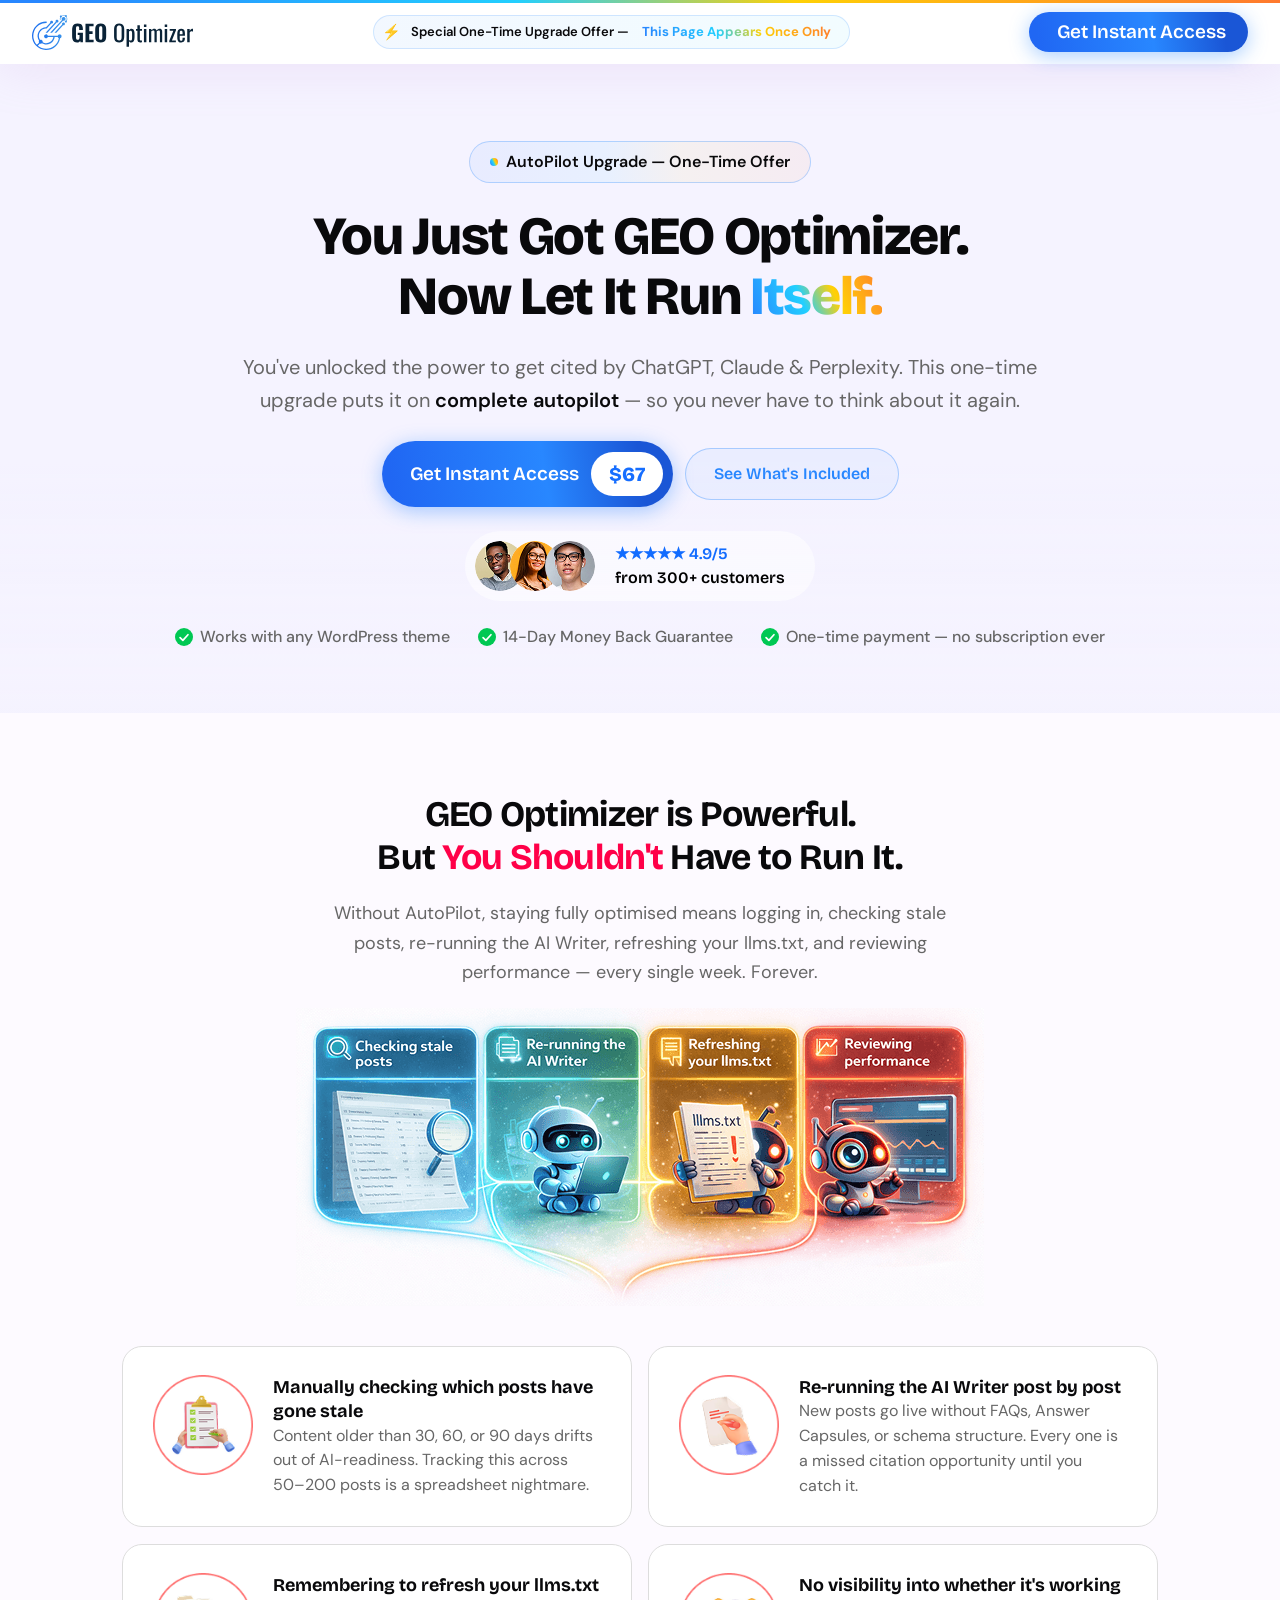
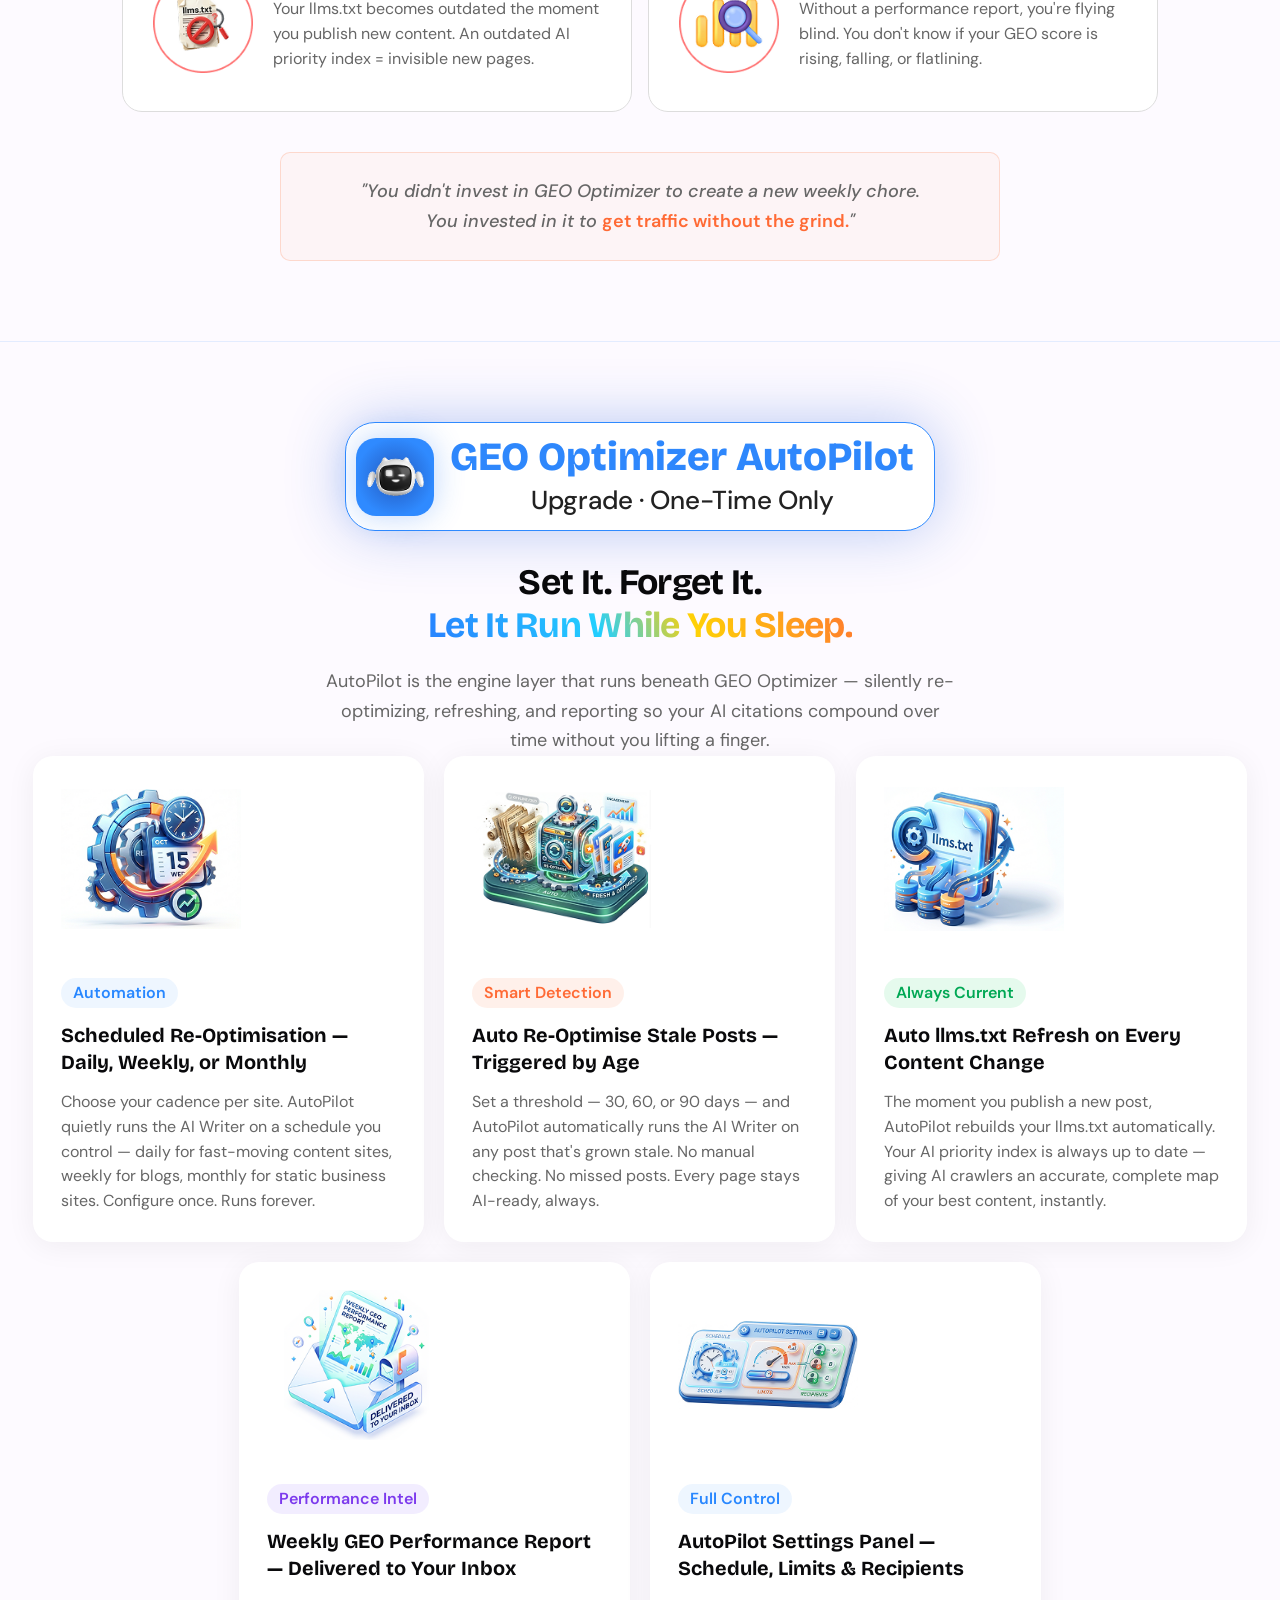
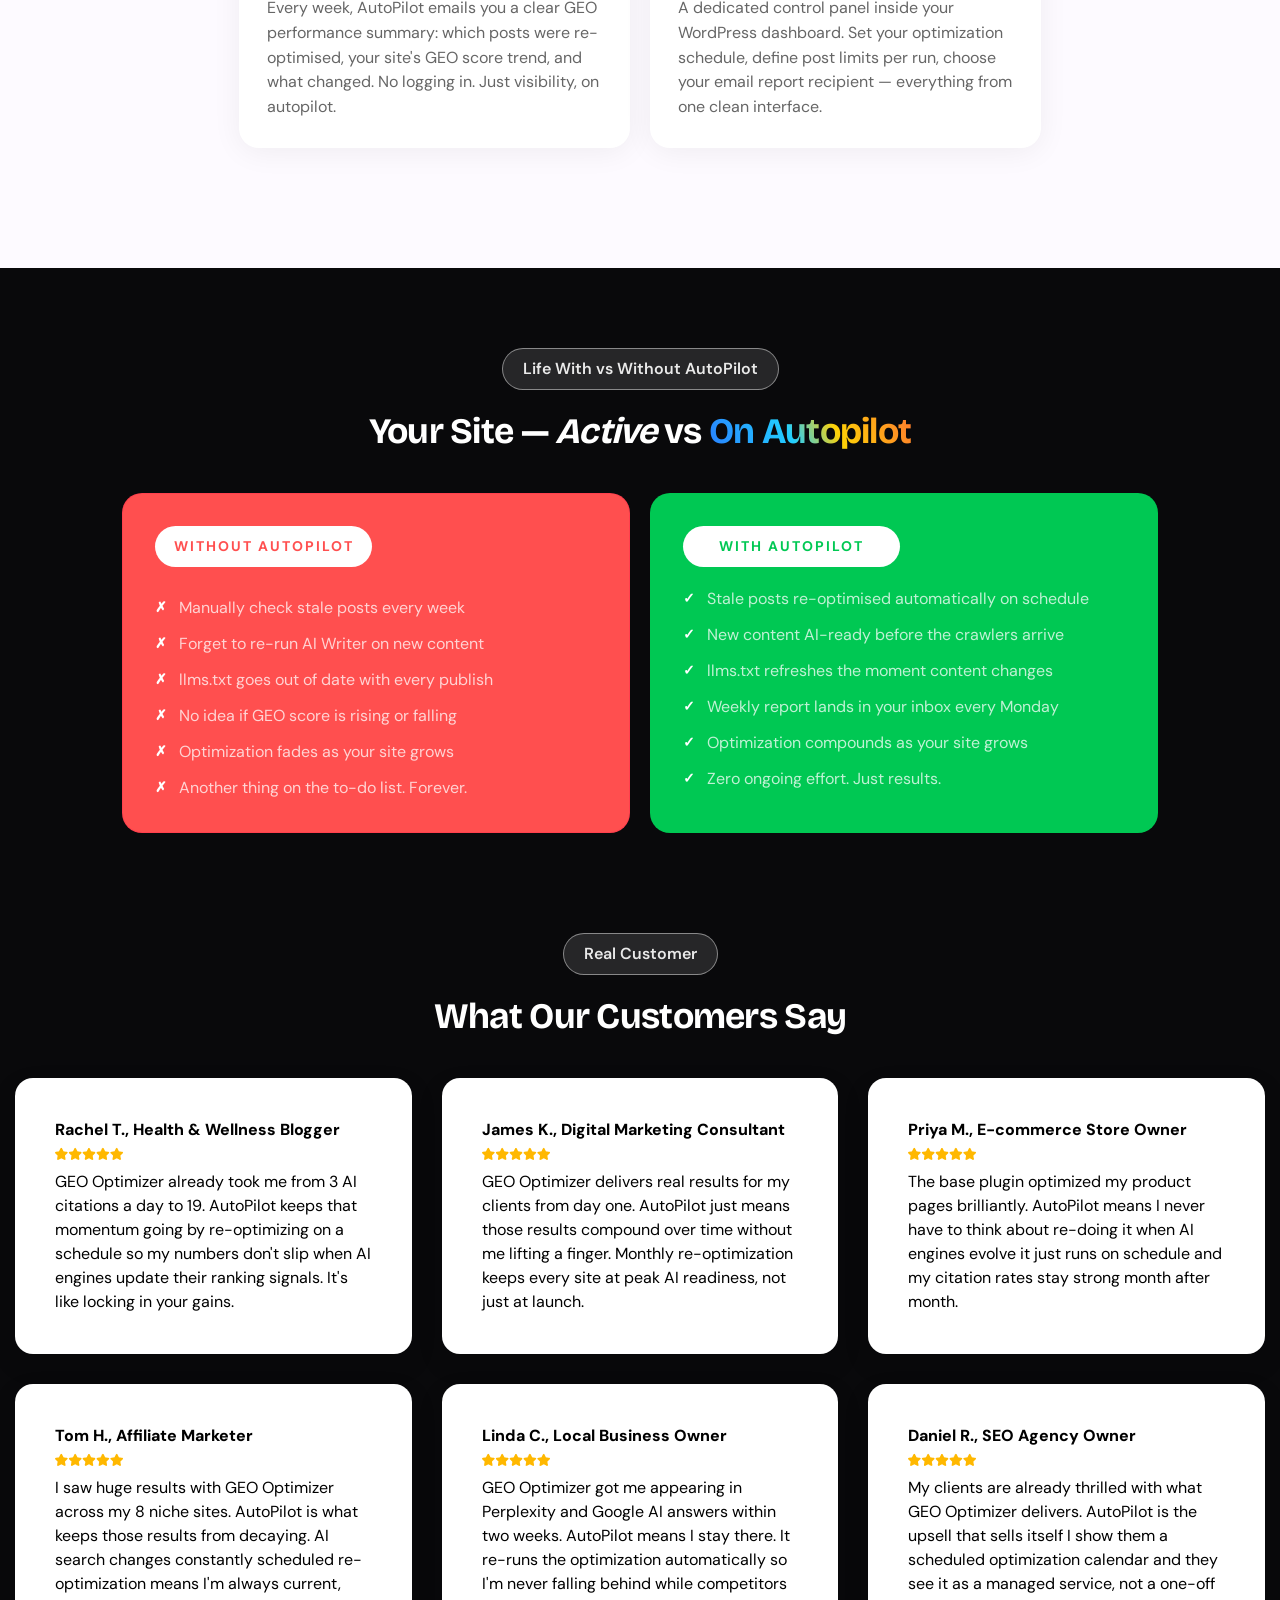
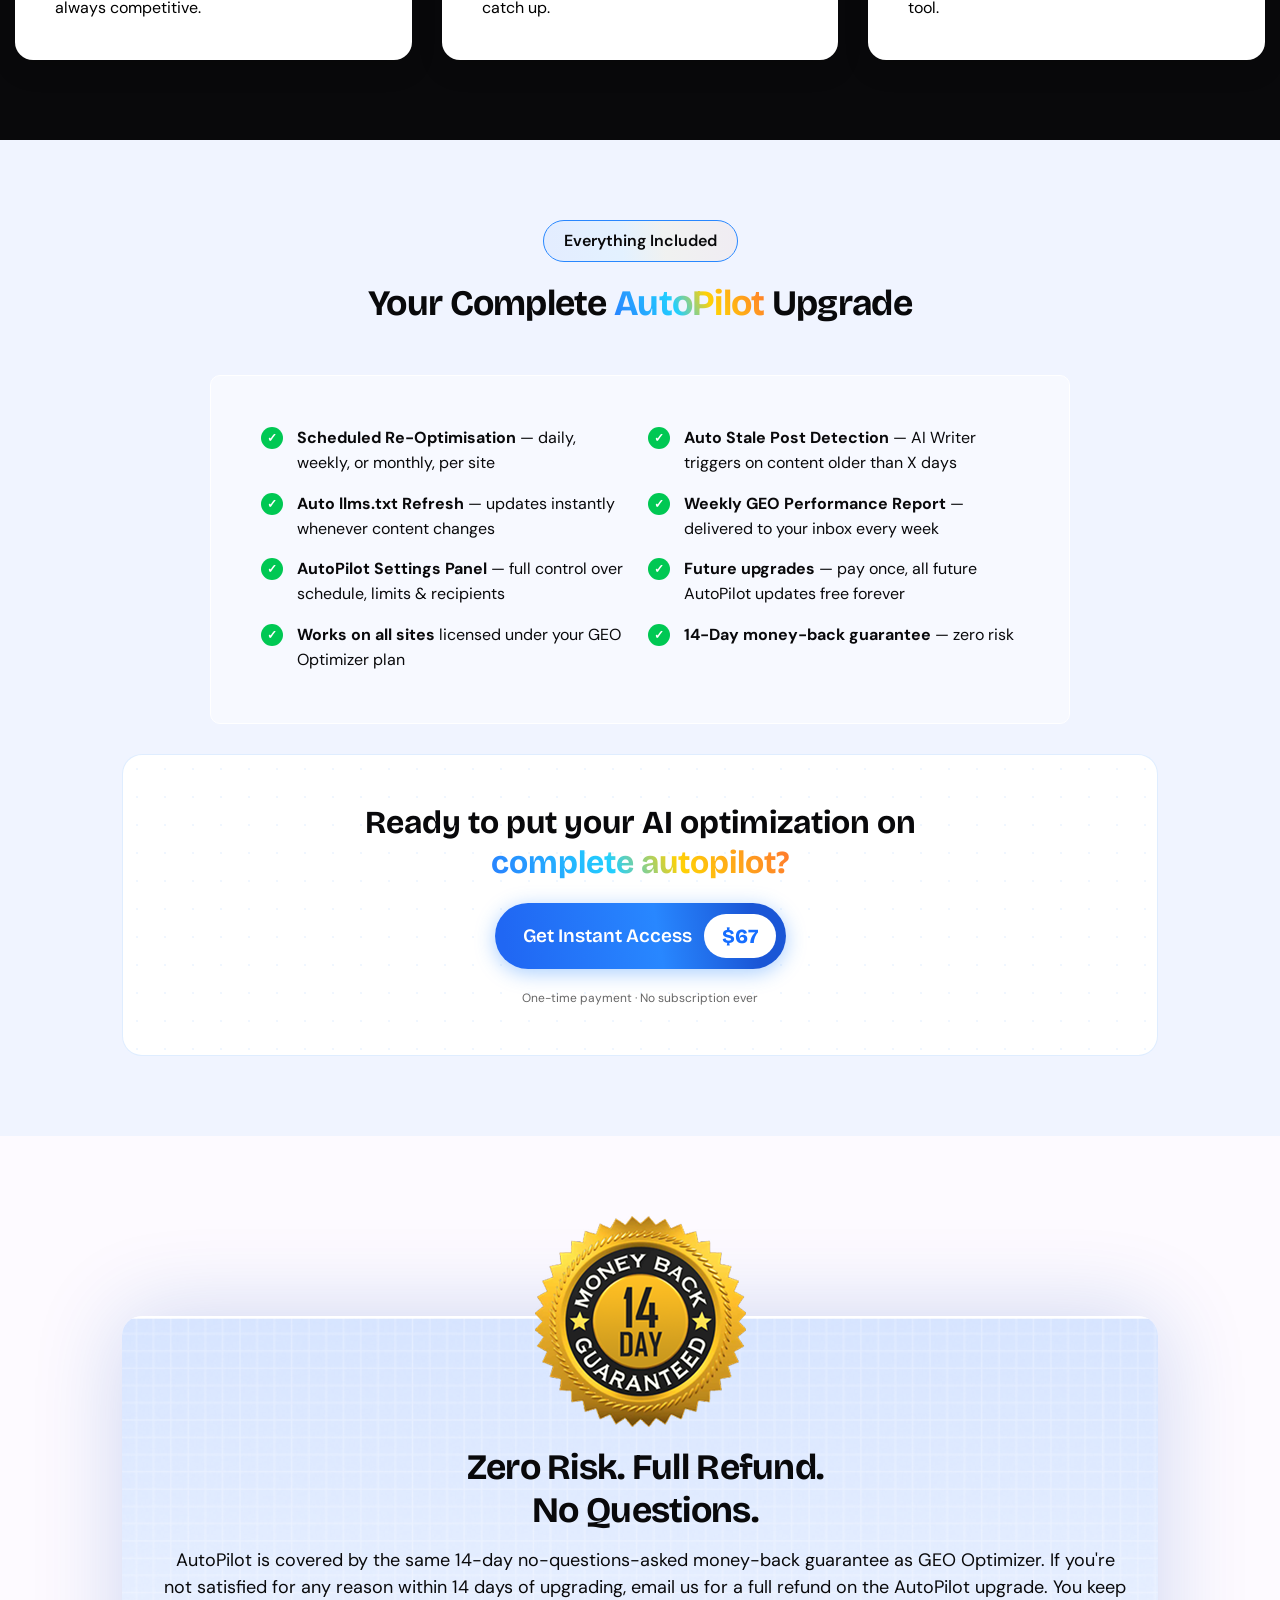
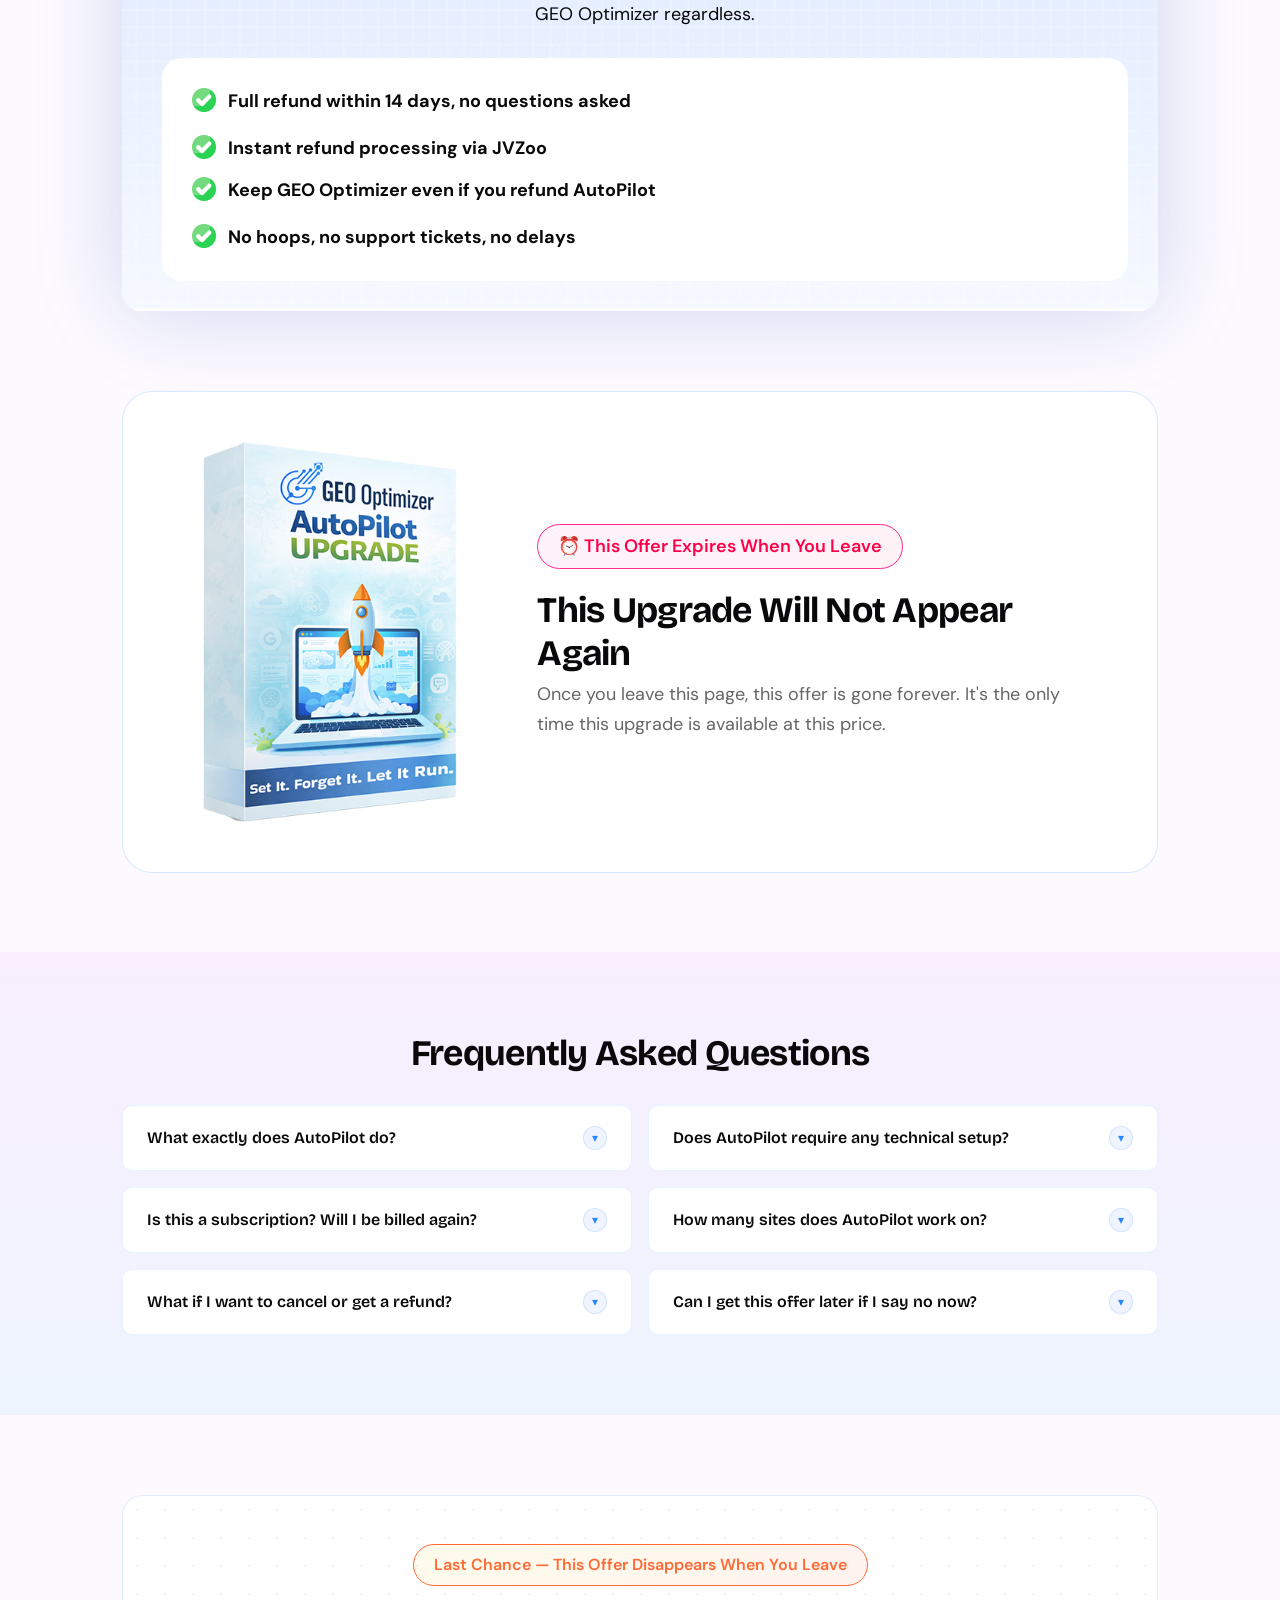
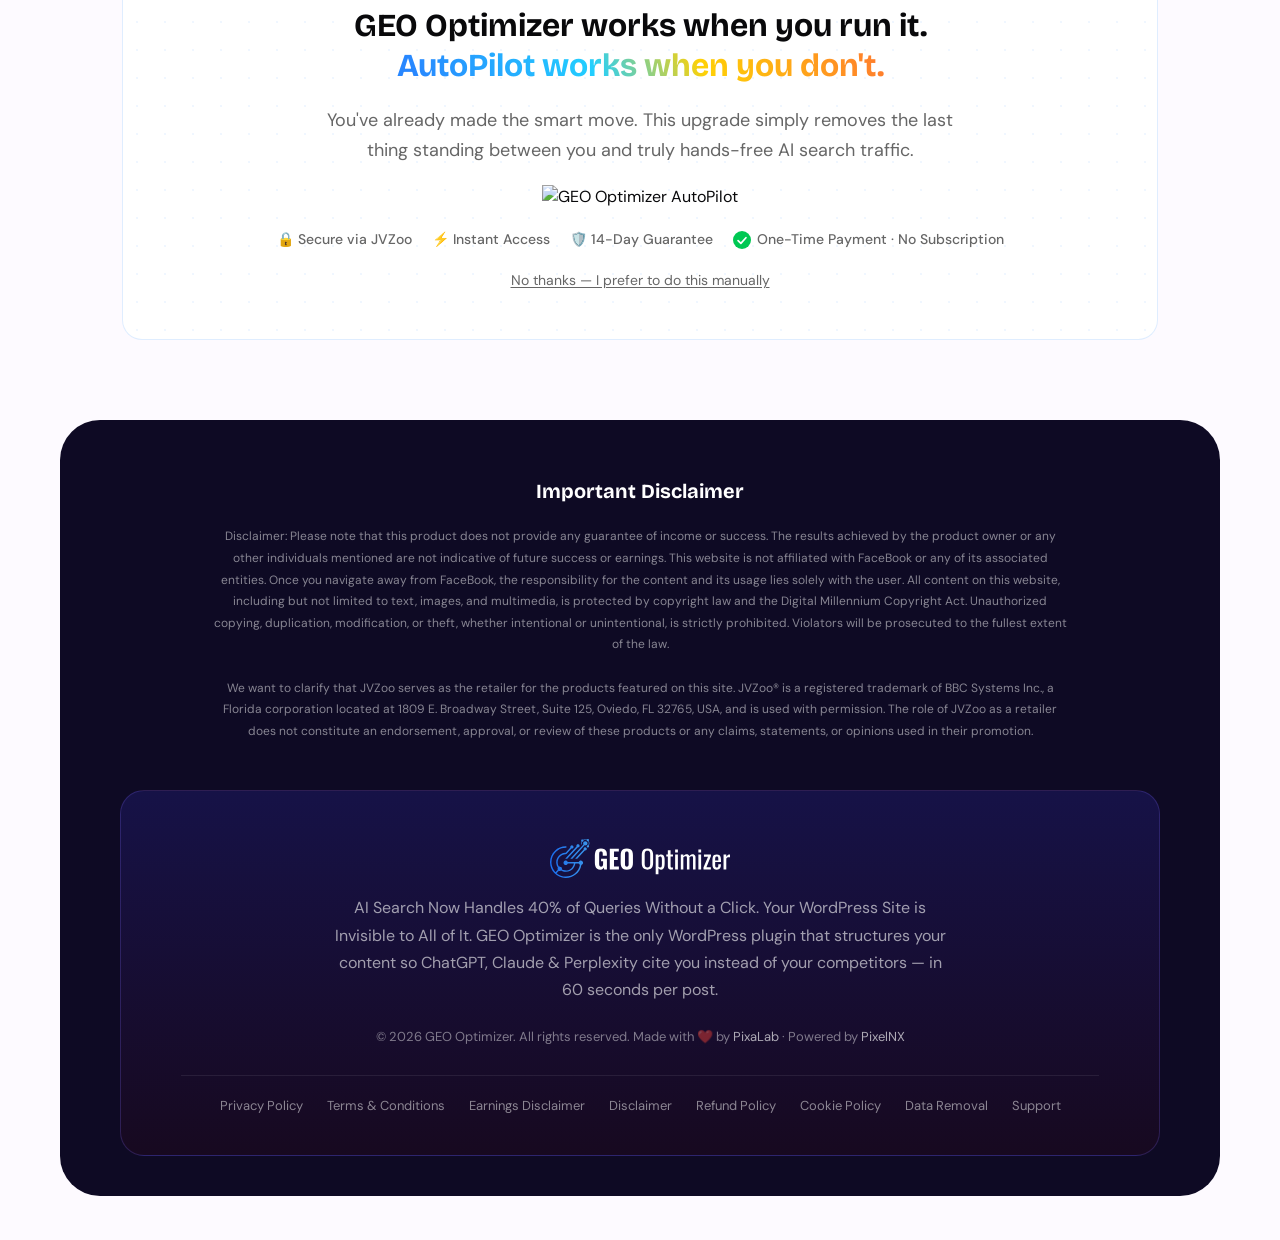
==== commit c5d97944: "autopilot live code" ====
--- a/autopilot/index.html
+++ b/autopilot/index.html
@@ -137,6 +137,13 @@
          HERO
     ═══════════════════════════════════════════════════ -->
     <section class="hero" id="hero" aria-labelledby="hero-heading">
+      <div class="hero__bgfx" aria-hidden="true">
+        <div class="hero__bgfx-blob hero__bgfx-blob--blue" id="heroBlobBlue"></div>
+        <div class="hero__bgfx-blob hero__bgfx-blob--purple" id="heroBlobPurple"></div>
+        <canvas id="heroNoiseCanvas" class="hero__bgfx-noise"></canvas>
+        <div class="hero__bgfx-stripes" id="heroStripes"></div>
+        <div class="hero__bgfx-fade"></div>
+      </div>
       <div class="hero__glow-1" aria-hidden="true"></div>
       <div class="hero__glow-2" aria-hidden="true"></div>
       <div class="hero__glow-3" aria-hidden="true"></div>
@@ -260,7 +267,7 @@
             every single week. Forever.
           </p>
         </div>
-        
+
         <div class="problem_img_wr">
             <img src="assets/images/problem_img.png" alt="image">
         </div>
@@ -495,38 +502,22 @@
          SOCIAL PROOF — dark section
     ═══════════════════════════════════════════════════ -->
     <section class="section section--dark" id="proof" aria-labelledby="proof-heading">
-      <div class="container-fluid">
+      <div class="container-fluid" style="max-width: 1500px;margin: auto;padding: 0 15px;">
 
         <div class="section-header">
           <span class="section-badge section-badge--light">Real Customer</span>
           <h2 class="section-title section-title--light" id="proof-heading">What Our Customers Say</h2>
         </div>
 
-        <!--<div class="testimonial-card">-->
-        <!--  <div class="testimonial-card__avatar" aria-hidden="true">D</div>-->
-        <!--  <div>-->
-        <!--    <p class="testimonial-card__stars" aria-label="5 out of 5 stars">★★★★★</p>-->
-        <!--    <blockquote class="testimonial-card__quote">-->
-        <!--      "I manage 8 client sites. The moment I saw AutoPilot I upgraded immediately.-->
-        <!--      Scheduling stale-post re-optimization alone saves me 3–4 hours a week.-->
-        <!--      The weekly email report is what my clients see — they think I'm running a-->
-        <!--      full AI optimization service. I am. This plugin is doing it."-->
-        <!--    </blockquote>-->
-        <!--    <p class="testimonial-card__meta">-->
-        <!--      <strong>Daniel R.</strong> — WordPress Consultant &amp; Agency Owner · Verified Buyer-->
-        <!--    </p>-->
-        <!--  </div>-->
-        <!--</div>-->
-        
+
         <div class="geo_tesmnl_slider_parent">
-          <!-- Row 1 -->
           <div class="slider">
-            <div class="slide-track left">
+            <div class="slide-track">
               <div class="card">
                 <div class="el_testimonials_box">
                   <h4>Rachel T., Health & Wellness Blogger</h4>
                   <img src="assets/images/rating.png" alt="image">
-                  <p>GEO Optimizer already took me from 3 AI citations a day to 19. AutoPilot keeps that momentum going by re-optimizing on a schedule — so my numbers don't slip when AI engines update their ranking signals. It's like locking in your gains.</p>
+                  <p>GEO Optimizer already took me from 3 AI citations a day to 19. AutoPilot keeps that momentum going by re-optimizing on a schedule so my numbers don't slip when AI engines update their ranking signals. It's like locking in your gains.</p>
                 </div>
               </div>
               <div class="card">
@@ -540,14 +531,14 @@
                 <div class="el_testimonials_box">
                   <h4>Priya M., E-commerce Store Owner</h4>
                   <img src="assets/images/rating.png" alt="image">
-                  <p>The base plugin optimized my product pages brilliantly. AutoPilot means I never have to think about re-doing it when AI engines evolve — it just runs on schedule and my citation rates stay strong month after month.</p>
+                  <p>The base plugin optimized my product pages brilliantly. AutoPilot means I never have to think about re-doing it when AI engines evolve it just runs on schedule and my citation rates stay strong month after month.</p>
                 </div>
               </div>
               <div class="card">
                 <div class="el_testimonials_box">
                   <h4>Tom H., Affiliate Marketer</h4>
                   <img src="assets/images/rating.png" alt="image">
-                  <p>I saw huge results with GEO Optimizer across my 8 niche sites. AutoPilot is what keeps those results from decaying. AI search changes constantly — scheduled re-optimization means I'm always current, always competitive.</p>
+                  <p>I saw huge results with GEO Optimizer across my 8 niche sites. AutoPilot is what keeps those results from decaying. AI search changes constantly scheduled re-optimization means I'm always current, always competitive.</p>
                 </div>
               </div>
               <div class="card">
@@ -561,151 +552,12 @@
                 <div class="el_testimonials_box">
                   <h4>Daniel R., SEO Agency Owner</h4>
                   <img src="assets/images/rating.png" alt="image">
-                  <p>My clients are already thrilled with what GEO Optimizer delivers. AutoPilot is the upsell that sells itself — I show them a scheduled optimization calendar and they see it as a managed service, not a one-off tool.</p>
+                  <p>My clients are already thrilled with what GEO Optimizer delivers. AutoPilot is the upsell that sells itself I show them a scheduled optimization calendar and they see it as a managed service, not a one-off tool.</p>
                 </div>
               </div>
-
-              <!-- duplicate -->
-              <div class="card">
-                <div class="el_testimonials_box">
-                  <h4>Rachel T., Health & Wellness Blogger</h4>
-                  <img src="assets/images/rating.png" alt="image">
-                  <p>GEO Optimizer already took me from 3 AI citations a day to 19. AutoPilot keeps that momentum going by re-optimizing on a schedule — so my numbers don't slip when AI engines update their ranking signals. It's like locking in your gains.</p>
-                </div>
-              </div>
-              <div class="card">
-                <div class="el_testimonials_box">
-                  <h4>James K., Digital Marketing Consultant</h4>
-                  <img src="assets/images/rating.png" alt="image">
-                  <p>GEO Optimizer delivers real results for my clients from day one. AutoPilot just means those results compound over time without me lifting a finger. Monthly re-optimization keeps every site at peak AI readiness, not just at launch.</p>
-                </div>
-              </div>
-              <div class="card">
-                <div class="el_testimonials_box">
-                  <h4>Priya M., E-commerce Store Owner</h4>
-                  <img src="assets/images/rating.png" alt="image">
-                  <p>The base plugin optimized my product pages brilliantly. AutoPilot means I never have to think about re-doing it when AI engines evolve — it just runs on schedule and my citation rates stay strong month after month.</p>
-                </div>
-              </div>
-              <div class="card">
-                <div class="el_testimonials_box">
-                  <h4>Tom H., Affiliate Marketer</h4>
-                  <img src="assets/images/rating.png" alt="image">
-                  <p>I saw huge results with GEO Optimizer across my 8 niche sites. AutoPilot is what keeps those results from decaying. AI search changes constantly — scheduled re-optimization means I'm always current, always competitive.</p>
-                </div>
-              </div>
-              <div class="card">
-                <div class="el_testimonials_box">
-                  <h4>Linda C., Local Business Owner</h4>
-                  <img src="assets/images/rating.png" alt="image">
-                  <p>GEO Optimizer got me appearing in Perplexity and Google AI answers within two weeks. AutoPilot means I stay there. It re-runs the optimization automatically so I'm never falling behind while competitors catch up.</p>
-                </div>
-              </div>
-              <div class="card">
-                <div class="el_testimonials_box">
-                  <h4>Daniel R., SEO Agency Owner</h4>
-                  <img src="assets/images/rating.png" alt="image">
-                  <p>My clients are already thrilled with what GEO Optimizer delivers. AutoPilot is the upsell that sells itself — I show them a scheduled optimization calendar and they see it as a managed service, not a one-off tool.</p>
-                </div>
-              </div>
-
-            </div>
-          </div>
-          <!-- Row 2 -->
-          <div class="slider">
-            <div class="slide-track right">
-
-              <div class="card">
-                <div class="el_testimonials_box">
-                  <h4>Rachel T., Health & Wellness Blogger</h4>
-                  <img src="assets/images/rating.png" alt="image">
-                  <p>GEO Optimizer already took me from 3 AI citations a day to 19. AutoPilot keeps that momentum going by re-optimizing on a schedule — so my numbers don't slip when AI engines update their ranking signals. It's like locking in your gains.</p>
-                </div>
-              </div>
-              <div class="card">
-                <div class="el_testimonials_box">
-                  <h4>James K., Digital Marketing Consultant</h4>
-                  <img src="assets/images/rating.png" alt="image">
-                  <p>GEO Optimizer delivers real results for my clients from day one. AutoPilot just means those results compound over time without me lifting a finger. Monthly re-optimization keeps every site at peak AI readiness, not just at launch.</p>
-                </div>
-              </div>
-              <div class="card">
-                <div class="el_testimonials_box">
-                  <h4>Priya M., E-commerce Store Owner</h4>
-                  <img src="assets/images/rating.png" alt="image">
-                  <p>The base plugin optimized my product pages brilliantly. AutoPilot means I never have to think about re-doing it when AI engines evolve — it just runs on schedule and my citation rates stay strong month after month.</p>
-                </div>
-              </div>
-              <div class="card">
-                <div class="el_testimonials_box">
-                  <h4>Tom H., Affiliate Marketer</h4>
-                  <img src="assets/images/rating.png" alt="image">
-                  <p>I saw huge results with GEO Optimizer across my 8 niche sites. AutoPilot is what keeps those results from decaying. AI search changes constantly — scheduled re-optimization means I'm always current, always competitive.</p>
-                </div>
-              </div>
-              <div class="card">
-                <div class="el_testimonials_box">
-                  <h4>Linda C., Local Business Owner</h4>
-                  <img src="assets/images/rating.png" alt="image">
-                  <p>GEO Optimizer got me appearing in Perplexity and Google AI answers within two weeks. AutoPilot means I stay there. It re-runs the optimization automatically so I'm never falling behind while competitors catch up.</p>
-                </div>
-              </div>
-              <div class="card">
-                <div class="el_testimonials_box">
-                  <h4>Daniel R., SEO Agency Owner</h4>
-                  <img src="assets/images/rating.png" alt="image">
-                  <p>My clients are already thrilled with what GEO Optimizer delivers. AutoPilot is the upsell that sells itself — I show them a scheduled optimization calendar and they see it as a managed service, not a one-off tool.</p>
-                </div>
-              </div>
-
-              <!-- duplicate -->
-              <div class="card">
-                <div class="el_testimonials_box">
-                  <h4>Rachel T., Health & Wellness Blogger</h4>
-                  <img src="assets/images/rating.png" alt="image">
-                  <p>GEO Optimizer already took me from 3 AI citations a day to 19. AutoPilot keeps that momentum going by re-optimizing on a schedule — so my numbers don't slip when AI engines update their ranking signals. It's like locking in your gains.</p>
-                </div>
-              </div>
-              <div class="card">
-                <div class="el_testimonials_box">
-                  <h4>James K., Digital Marketing Consultant</h4>
-                  <img src="assets/images/rating.png" alt="image">
-                  <p>GEO Optimizer delivers real results for my clients from day one. AutoPilot just means those results compound over time without me lifting a finger. Monthly re-optimization keeps every site at peak AI readiness, not just at launch.</p>
-                </div>
-              </div>
-              <div class="card">
-                <div class="el_testimonials_box">
-                  <h4>Priya M., E-commerce Store Owner</h4>
-                  <img src="assets/images/rating.png" alt="image">
-                  <p>The base plugin optimized my product pages brilliantly. AutoPilot means I never have to think about re-doing it when AI engines evolve — it just runs on schedule and my citation rates stay strong month after month.</p>
-                </div>
-              </div>
-              <div class="card">
-                <div class="el_testimonials_box">
-                  <h4>Tom H., Affiliate Marketer</h4>
-                  <img src="assets/images/rating.png" alt="image">
-                  <p>I saw huge results with GEO Optimizer across my 8 niche sites. AutoPilot is what keeps those results from decaying. AI search changes constantly — scheduled re-optimization means I'm always current, always competitive.</p>
-                </div>
-              </div>
-              <div class="card">
-                <div class="el_testimonials_box">
-                  <h4>Linda C., Local Business Owner</h4>
-                  <img src="assets/images/rating.png" alt="image">
-                  <p>GEO Optimizer got me appearing in Perplexity and Google AI answers within two weeks. AutoPilot means I stay there. It re-runs the optimization automatically so I'm never falling behind while competitors catch up.</p>
-                </div>
-              </div>
-              <div class="card">
-                <div class="el_testimonials_box">
-                  <h4>Daniel R., SEO Agency Owner</h4>
-                  <img src="assets/images/rating.png" alt="image">
-                  <p>My clients are already thrilled with what GEO Optimizer delivers. AutoPilot is the upsell that sells itself — I show them a scheduled optimization calendar and they see it as a managed service, not a one-off tool.</p>
-                </div>
-              </div>
-
-            </div>
-          </div>
-        </div>
-
+            </div>
+          </div>
+        </div>
       </div>
     </section>
 
@@ -853,7 +705,7 @@
     <section class="section section--lavender" id="countdown-section" aria-label="Limited time offer">
       <div class="container container--center">
 
-        
+
         <div class="section-header geo_product_wrapper">
           <div class="geo_product_box">
             <img src="assets/images/product_box.png" alt="Product">
@@ -1082,4 +934,6 @@
   <script id="stickybarscript" src="https://stickybar.pixelnx.com/assets/js/stickybar.js?appid=322"></script>
 </body>
 
-</html>+</html>
+
+
--- a/autopilot/assets/css/style.css
+++ b/autopilot/assets/css/style.css
@@ -422,47 +422,101 @@
   text-align: center;
   position: relative;
   overflow: hidden;
-  background-image: url(../images/oto1.jpg);
-  background-size: cover;
-  background-repeat: no-repeat;
-  background-position: center;
-}
-
-/* Animated dot-grid overlay */
+  background: #f5f3ff;
+}
+
 .hero::before {
-  content: "";
+  content: none;
+}
+
+.hero__bgfx {
   position: absolute;
-  inset: -60px;
+  inset: 0;
   z-index: 0;
   pointer-events: none;
-  background-image: radial-gradient(
-    circle,
-    rgba(40, 135, 255, 0.22) 1.5px,
-    transparent 1.5px
+  overflow: hidden;
+  background: #f5f3ff;
+}
+
+.hero__bgfx-blob,
+.hero__bgfx-noise,
+.hero__bgfx-stripes,
+.hero__bgfx-fade {
+  position: absolute;
+  inset: 0;
+}
+
+.hero__bgfx-blob {
+  border-radius: 50%;
+  filter: blur(18px);
+  opacity: 0;
+  will-change: opacity, transform;
+}
+
+.hero__bgfx-blob--blue {
+  width: 75%;
+  height: 65%;
+  top: -30%;
+  left: -14%;
+  background: radial-gradient(
+    ellipse at 58% 52%,
+    rgba(120, 195, 230, 0.38) 0%,
+    rgba(155, 215, 242, 0.22) 28%,
+    rgba(190, 232, 250, 0.1) 55%,
+    transparent 78%
   );
-  background-size: 36px 36px;
-  animation: grid-drift 20s linear infinite;
-  /* Fade edges so grid blends naturally */
-  -webkit-mask-image: radial-gradient(
-    ellipse 90% 80% at 50% 40%,
-    rgba(0, 0, 0, 0.5) 30%,
-    rgba(0, 0, 0, 0) 100%
+  transform: rotate(-8.58deg);
+}
+
+.hero__bgfx-blob--purple {
+  width: 75%;
+  height: 68%;
+  top: -28%;
+  right: -12%;
+  background: radial-gradient(
+    ellipse at 42% 52%,
+    rgba(148, 132, 215, 0.35) 0%,
+    rgba(175, 162, 228, 0.2) 28%,
+    rgba(205, 198, 240, 0.09) 55%,
+    transparent 78%
   );
-  mask-image: radial-gradient(
-    ellipse 90% 80% at 50% 40%,
-    rgba(0, 0, 0, 0.5) 30%,
-    rgba(0, 0, 0, 0) 100%
-  );
+  transform: rotate(9.94deg);
+}
+
+.hero__bgfx-noise {
+  z-index: 1;
+  pointer-events: none;
+  opacity: 0.35;
+}
+
+.hero__bgfx-stripes {
+  z-index: 2;
+  pointer-events: none;
+}
+
+.hero__bgfx-stripe {
+  position: absolute;
+  top: 0;
+  height: 100%;
+  opacity: 0;
+  will-change: opacity;
+}
+
+.hero__bgfx-fade {
+  z-index: 3;
+  left: 0;
+  right: 0;
+  bottom: 0;
+  top: auto;
+  height: 40%;
+  background: linear-gradient(180deg, rgba(245, 243, 255, 0) 0%, #f5f3ff 100%);
+  pointer-events: none;
 }
 
 .hero__glow-1,
 .hero__glow-2,
 .hero__glow-3 {
-  position: absolute;
-  pointer-events: none;
-  border-radius: 50%;
-  filter: blur(90px);
-  z-index: 0;
+  display: none;
 }
 
 .hero__glow-1 {
@@ -760,7 +814,7 @@
     margin-top: 20px;
 }
 
-@media (min-width: 640px) { 
+@media (min-width: 640px) {
   .problem-grid {
     grid-template-columns: 1fr 1fr;
   }
@@ -1185,71 +1239,64 @@
   padding: 80px 0;
 }
 .geo_tesmnl_slider_parent {
-    position: relative;
+  position: relative;
 }
 .slider {
   position: relative;
-  overflow: hidden;
+  overflow: visible;
   margin-top: 40px;
 }
 
 .geo_tesmnl_slider_parent::before,
 .geo_tesmnl_slider_parent::after {
-  content: "";
-  background: linear-gradient(90deg, #1e1334 -2%, rgba(30, 19, 52, 0) 82.45%);
-  width: 190px;
-  height: 100%;
-  position: absolute;
-  top: 0;
-  bottom: 0;
-  z-index: 2;
-  pointer-events: none;
-}
-.geo_tesmnl_slider_parent::before {
-  left: 0;
-}
-.geo_tesmnl_slider_parent::after {
-  right: 0;
-  transform: rotate(180deg);
+  display: none;
 }
 
 .slide-track {
-  display: flex;
-  width: calc(320px * 10);
+  display: grid;
+  grid-template-columns: repeat(3, minmax(0, 1fr));
+  gap: 30px;
+  width: 100%;
+  max-width: 100%;
 }
 
 .card {
   width: 100%;
-  max-width: 620px;
-  margin: 0 20px;
+  margin: 0;
   background: #fff;
   border-radius: 18px;
-  flex-shrink: 0;
   box-shadow: 0 10px 25px rgba(0, 0, 0, 0.15);
 }
 
-/* Animation Left Direction */
-.left {
-  animation: scrollLeft 30s linear infinite;
-}
-
-/* Animation Right Direction */
+/* Static testimonial grid */
+.left,
 .right {
-  animation: scrollRight 30s linear infinite;
-}
-
-@keyframes scrollLeft {
-  100% {
-    transform: translateX(calc(-320px * 5));
-  }
-}
-
-@keyframes scrollRight {
-  0% {
-    transform: translateX(calc(-320px * 5));
-  }
-  100% {
-    transform: translateX(0);
+  animation: none !important;
+  transform: none !important;
+}
+
+.geo_tesmnl_slider_parent .slider + .slider {
+  display: none;
+}
+
+
+
+@media (max-width: 991px) {
+  .slide-track {
+    grid-template-columns: repeat(2, minmax(0, 1fr));
+    gap: 24px;
+  }
+}
+
+@media (max-width: 575px) {
+  .slide-track {
+    grid-template-columns: 1fr;
+    gap: 18px;
+    justify-items: center;
+  }
+
+  .card {
+    max-width: 560px;
   }
 }
 /* testimonial css */
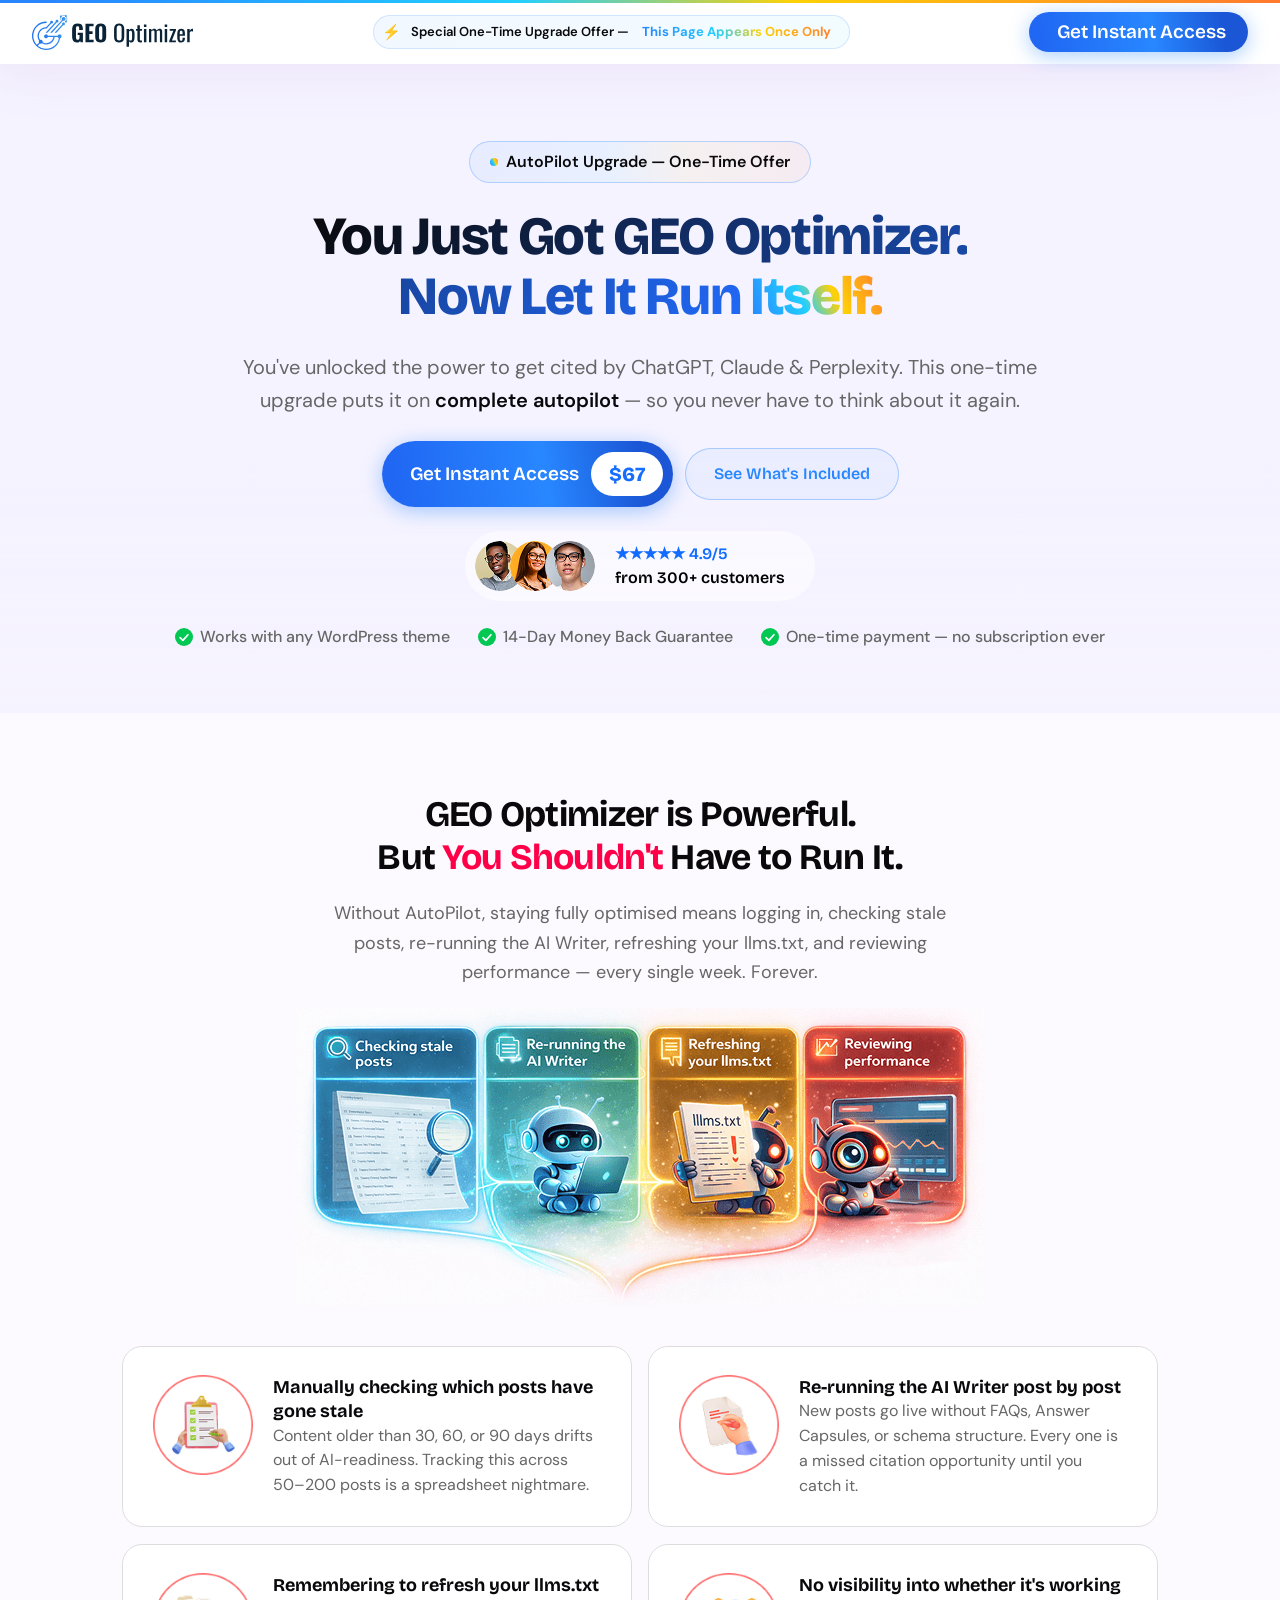
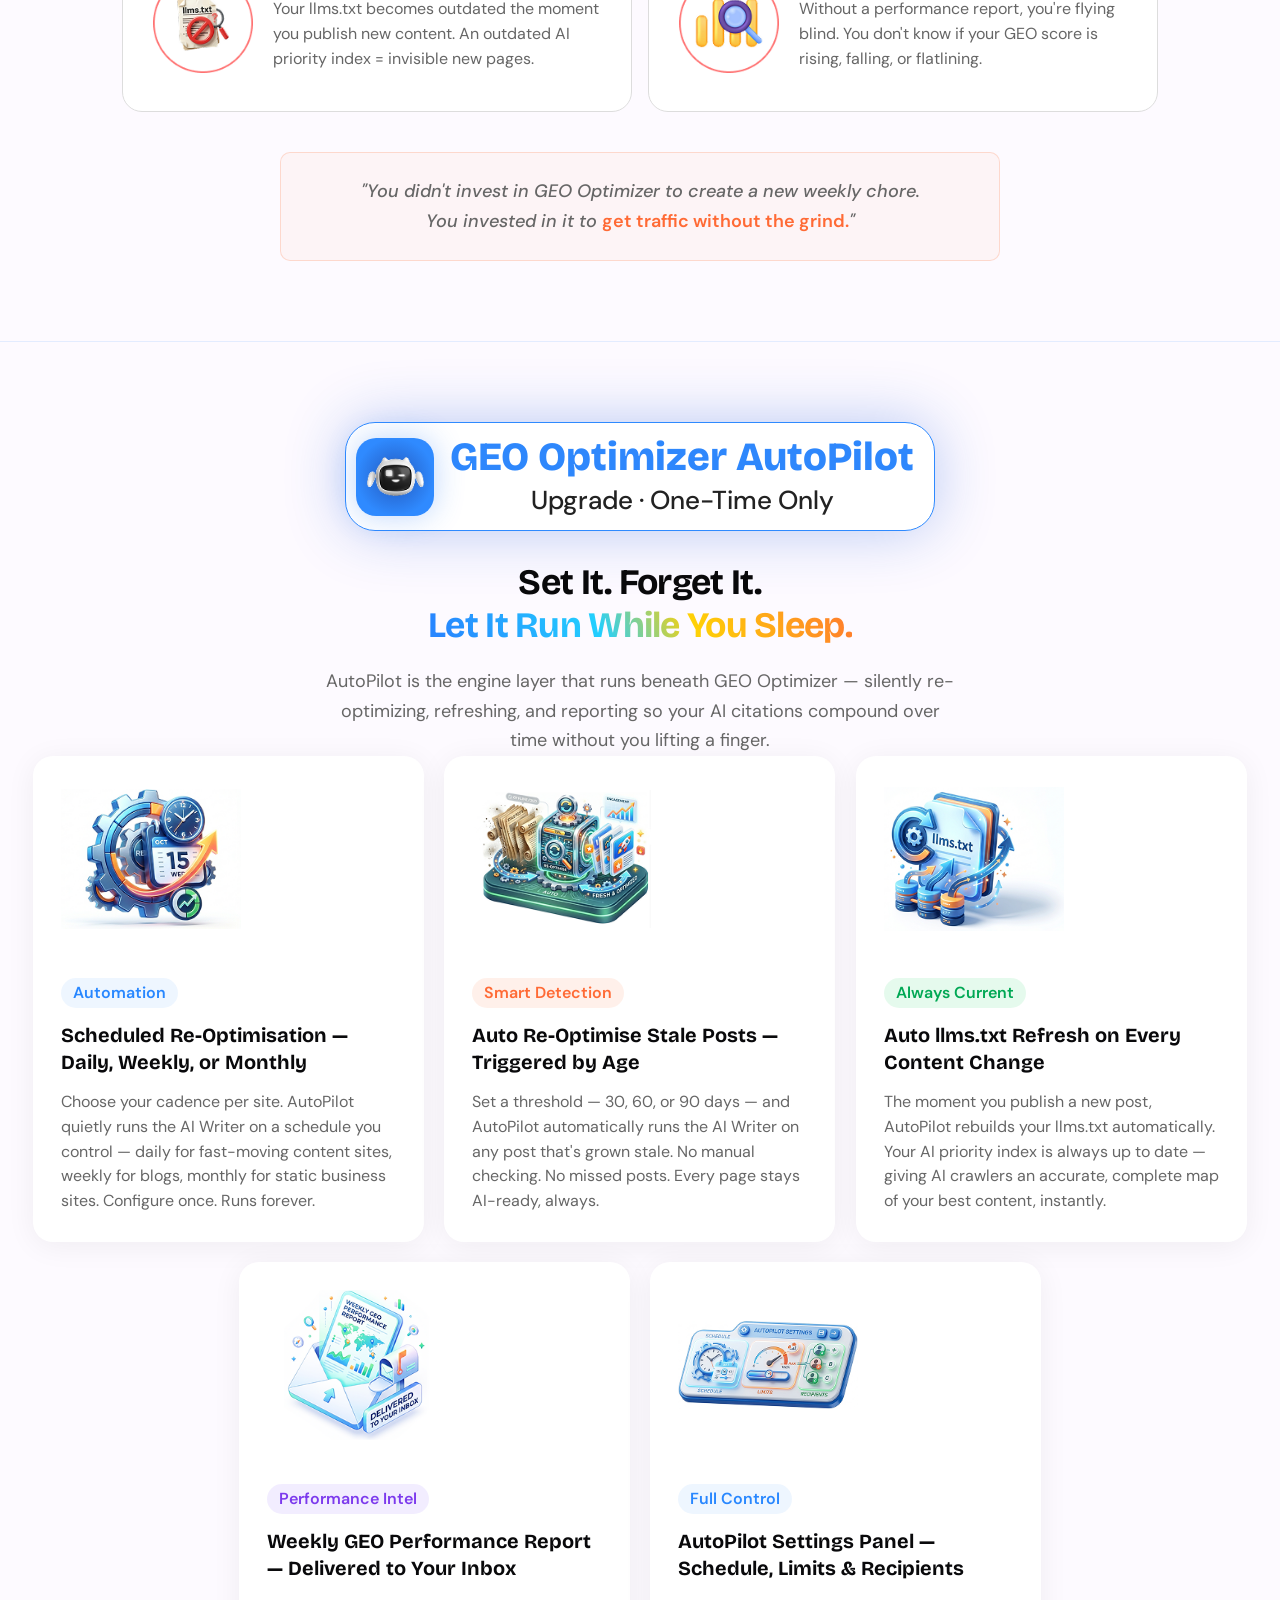
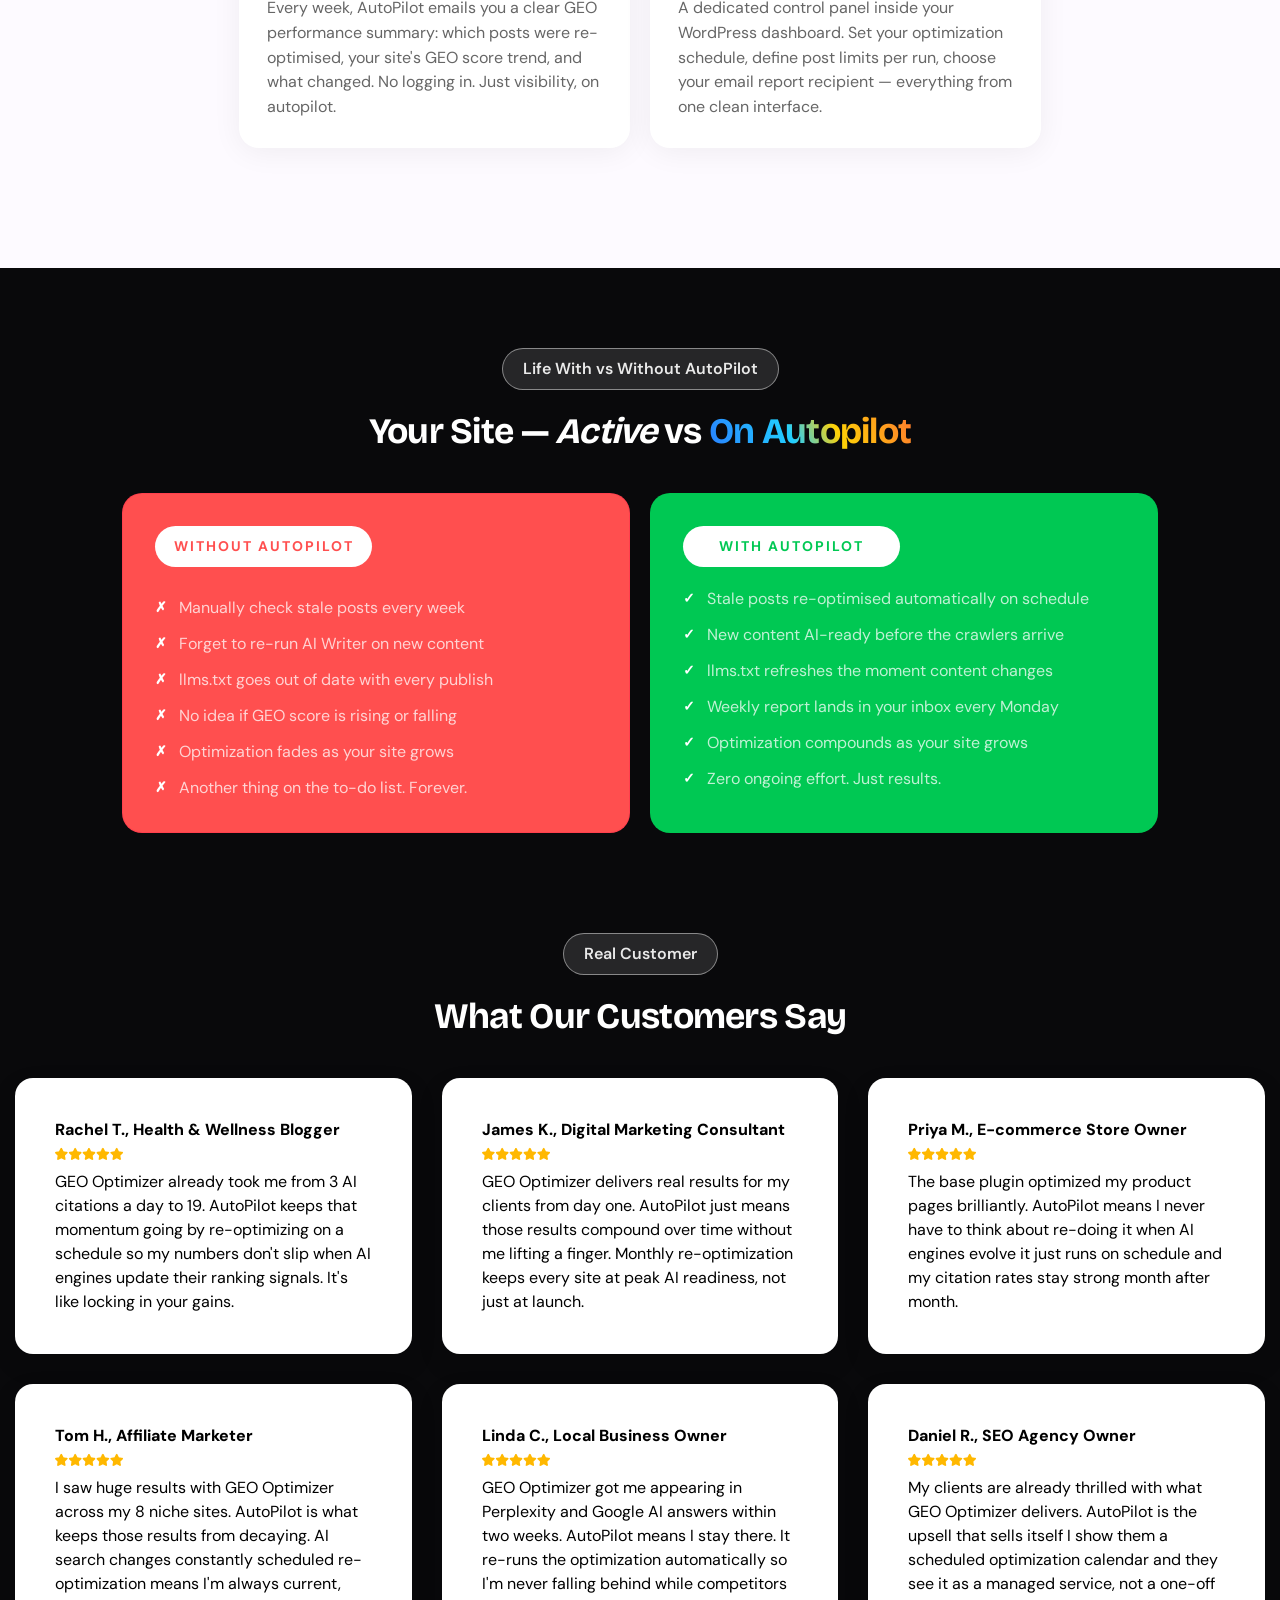
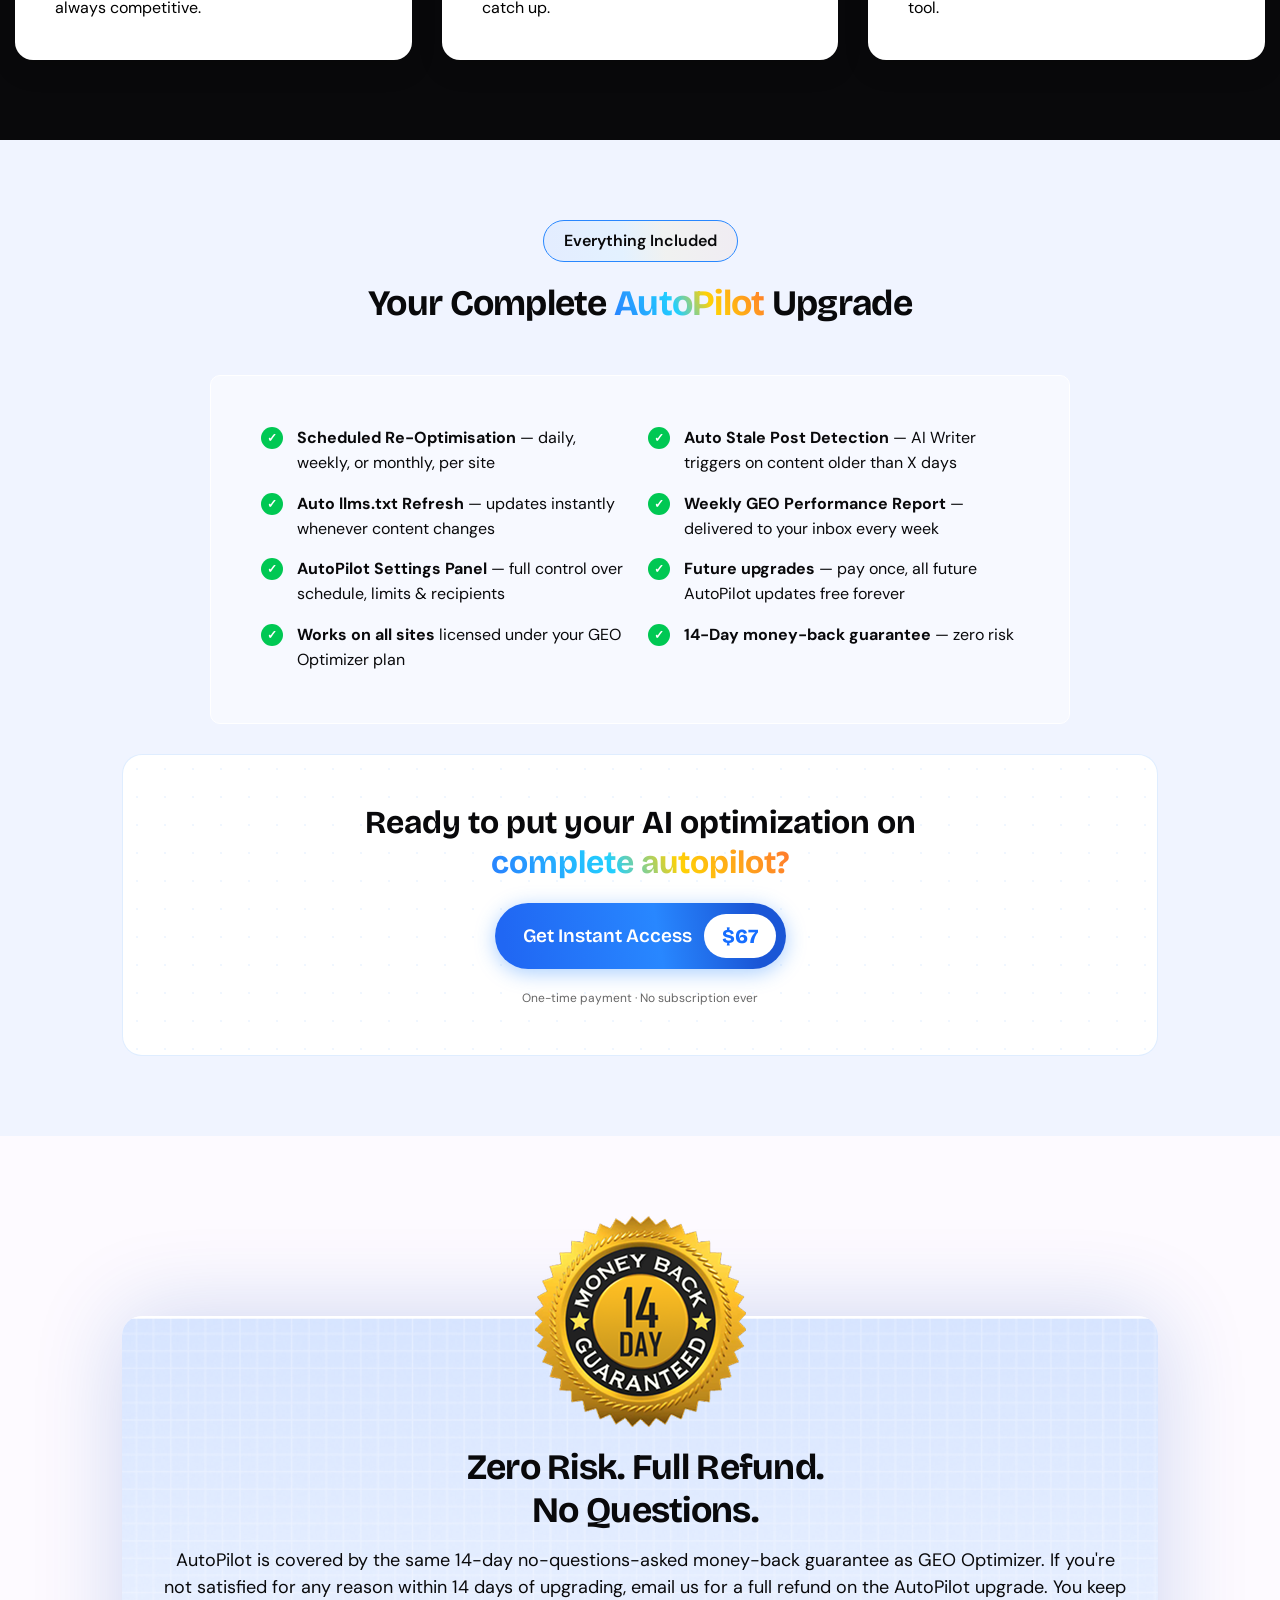
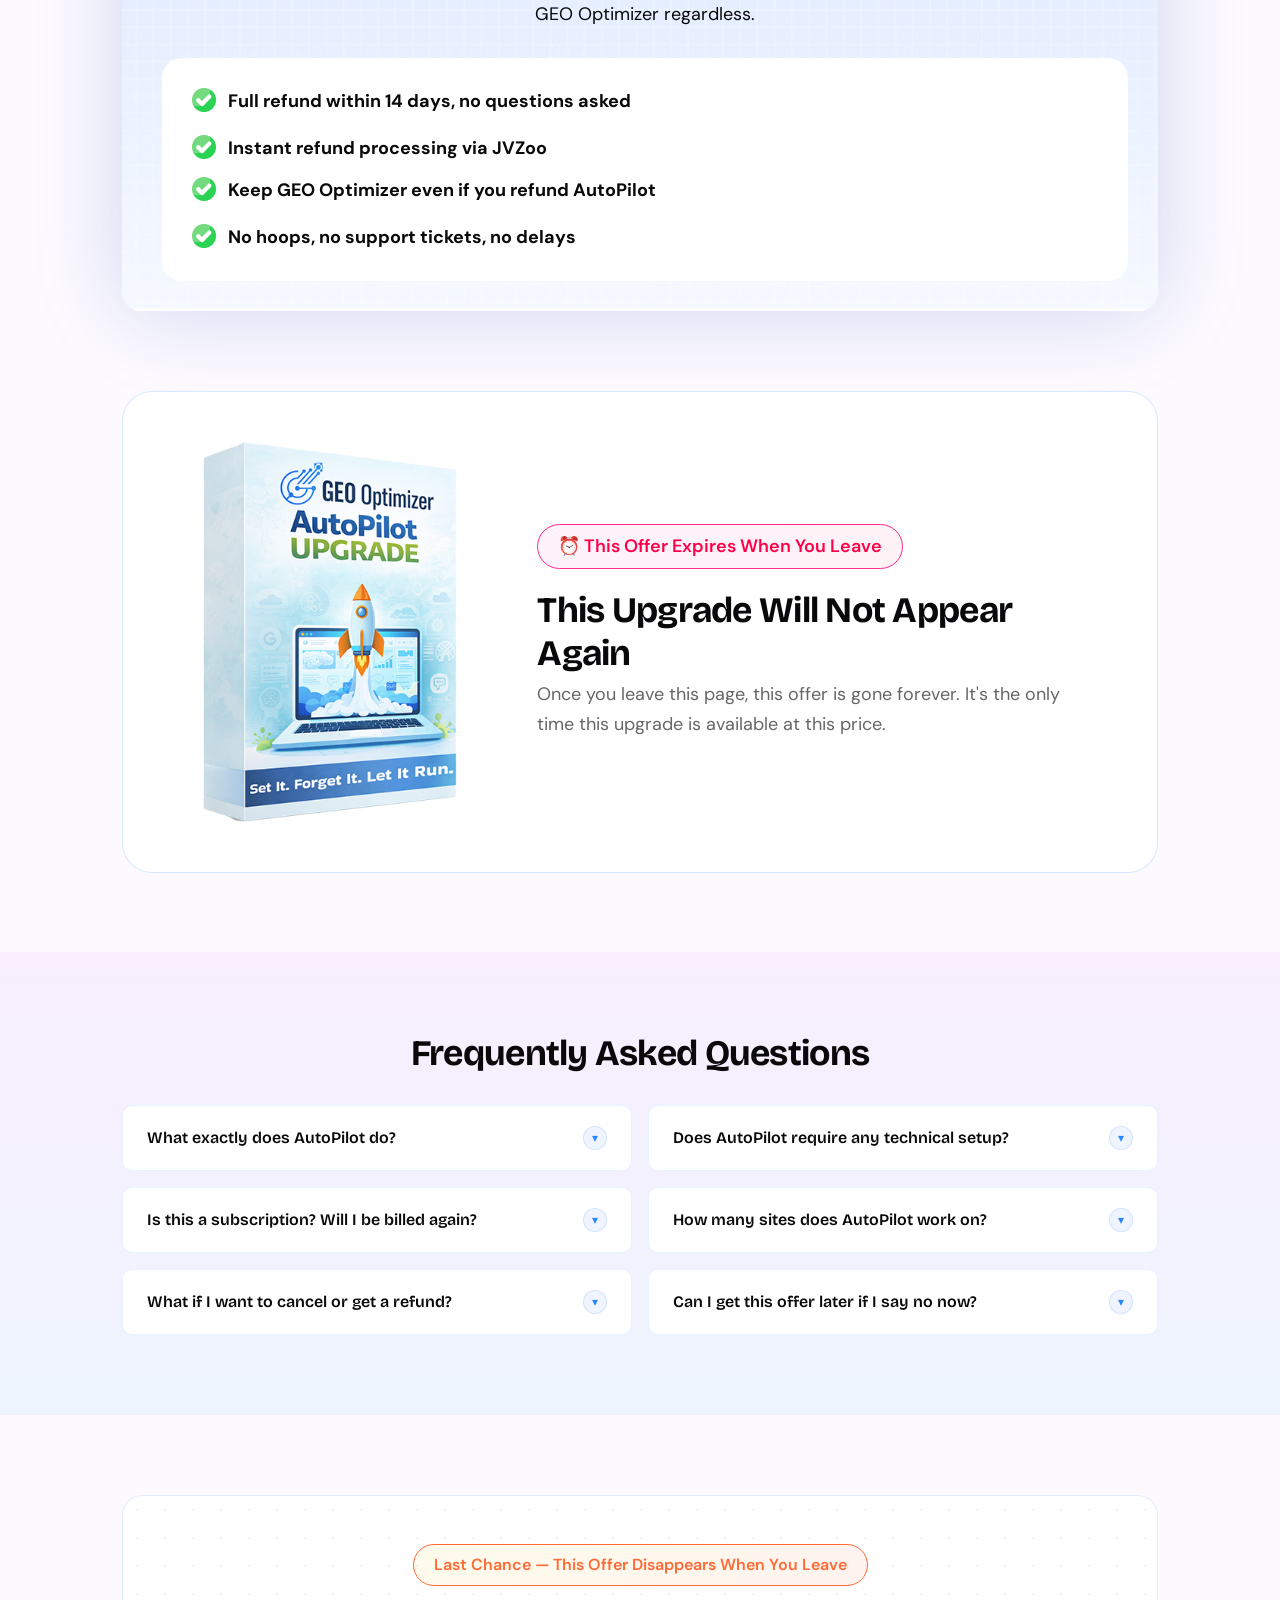
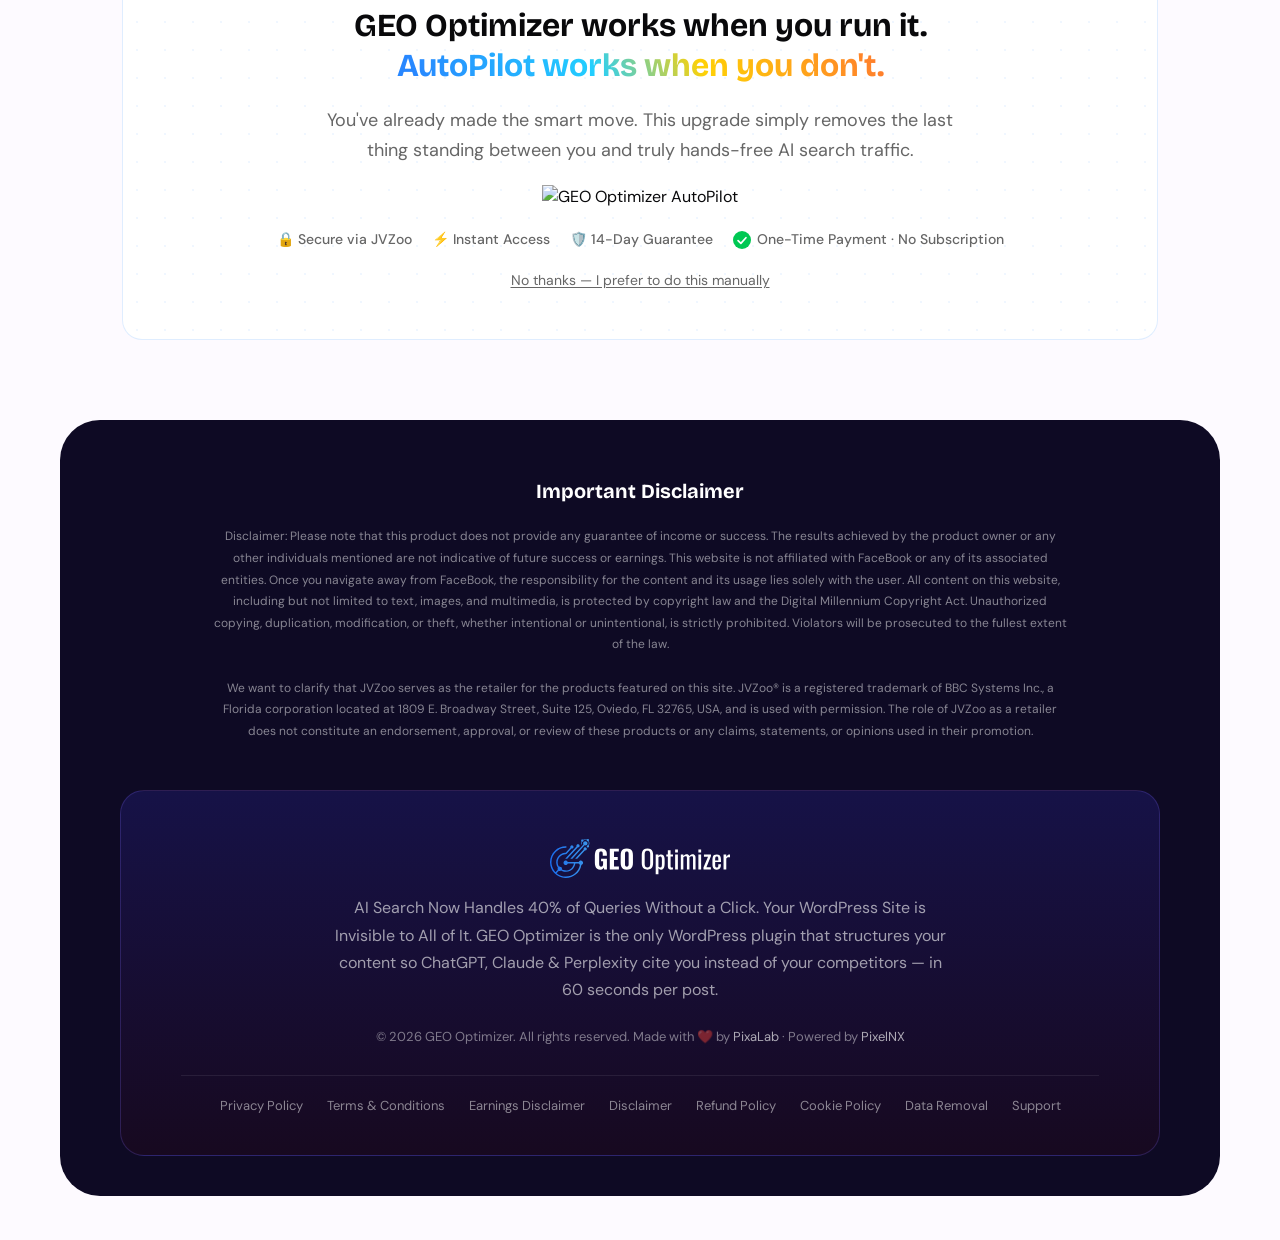
==== commit 9233be70: "heading changes animation autopliet" ====
--- a/autopilot/index.html
+++ b/autopilot/index.html
@@ -157,8 +157,8 @@
 
         <!-- Heading -->
         <h1 class="hero__heading" id="hero-heading">
-          You Just Got GEO Optimizer.<br>
-          Now Let It Run <span class="gradient-text">Itself.</span>
+          <span class="span_normal">You Just Got GEO Optimizer. <br>
+          Now Let It Run </span><span class="gradient-text span_gradinet">Itself.</span>
         </h1>
 
         <!-- Sub -->
--- a/autopilot/assets/css/style.css
+++ b/autopilot/assets/css/style.css
@@ -585,7 +585,17 @@
   color: var(--color-text);
   max-width: 820px;
 }
-
+.hero__heading span.span_normal {
+
+        background: linear-gradient(120deg, #09090B 0%, #2067F3 40%, #09090B 75%, #2067F3 100%);
+      -webkit-background-clip: text; -webkit-text-fill-color: transparent;
+      background-clip: text; background-size: 250% auto;
+      animation: h1Sweep 5s linear infinite alternate;
+}
+  @keyframes h1Sweep {
+      0%   { background-position: 0% center; }
+      100% { background-position: 250% center; }
+    }
 /* Sub */
 .hero__sub {
   font-size: var(--text-lg);
